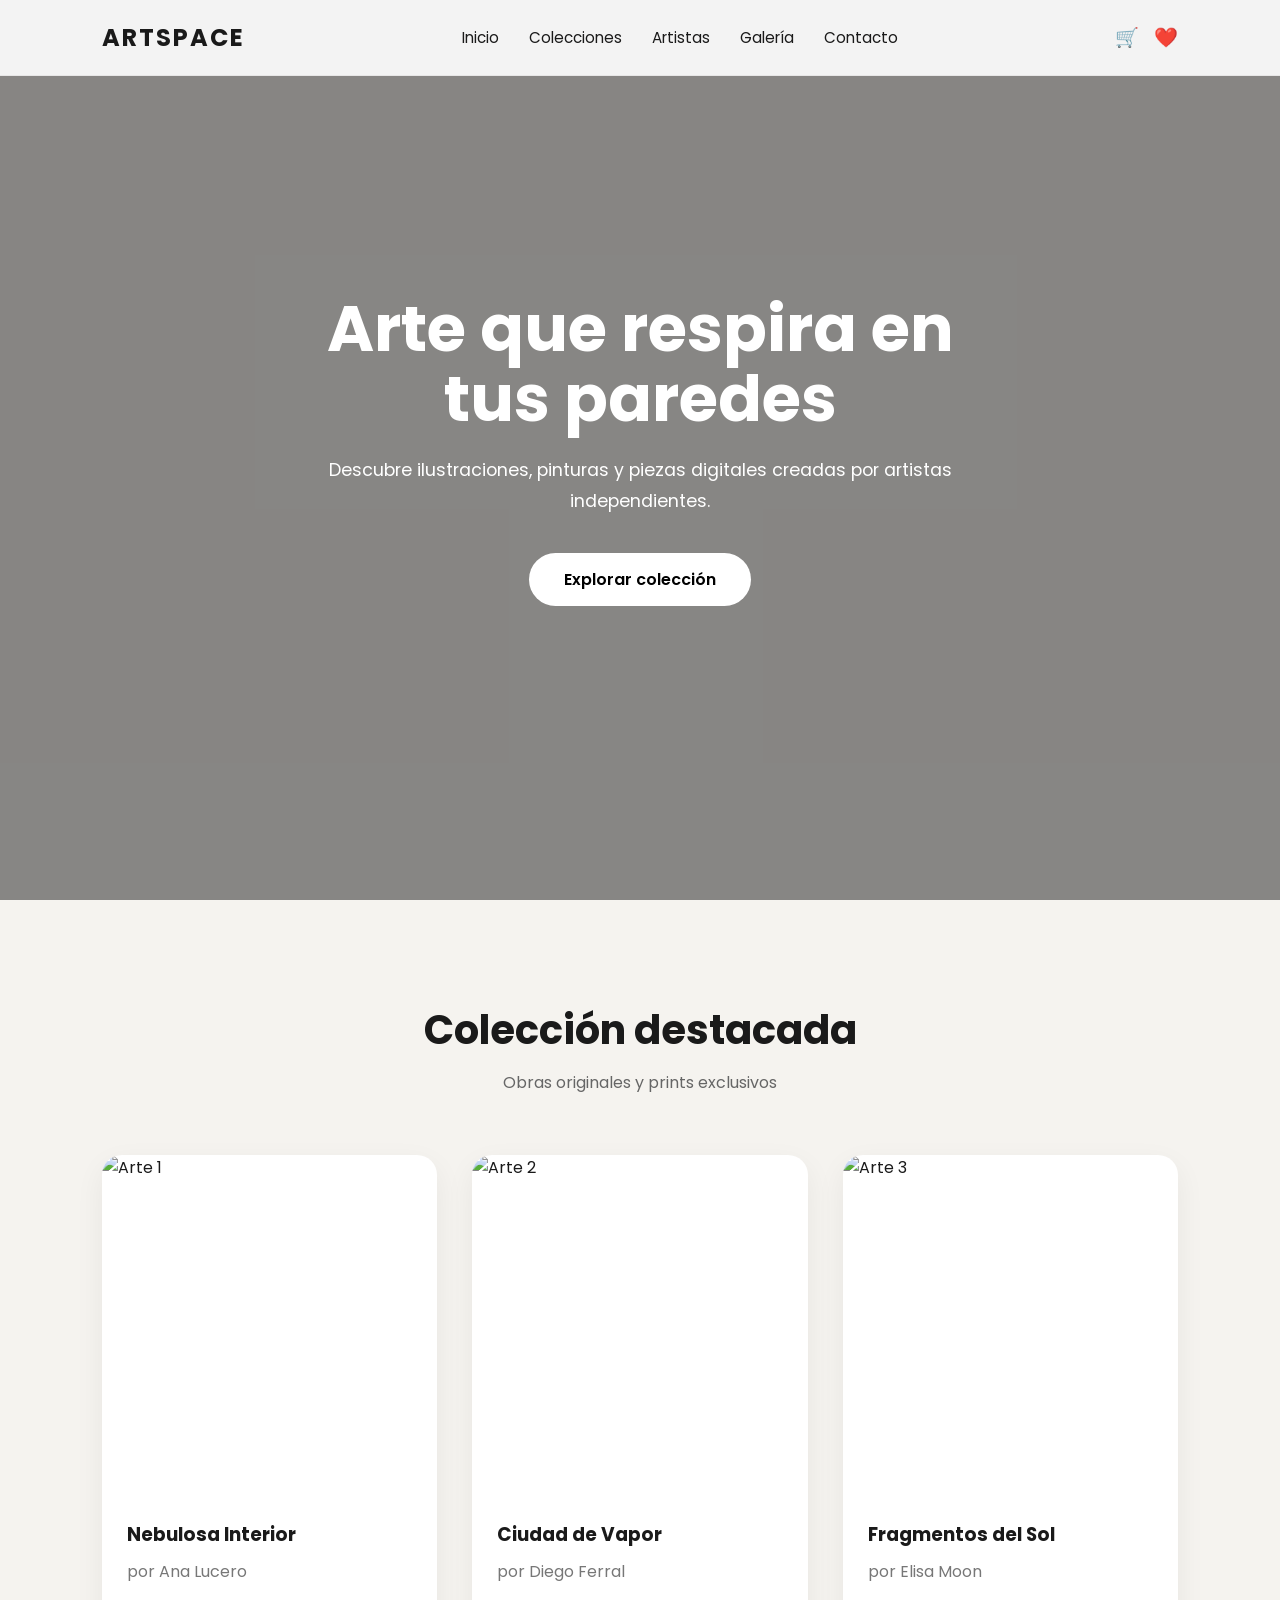
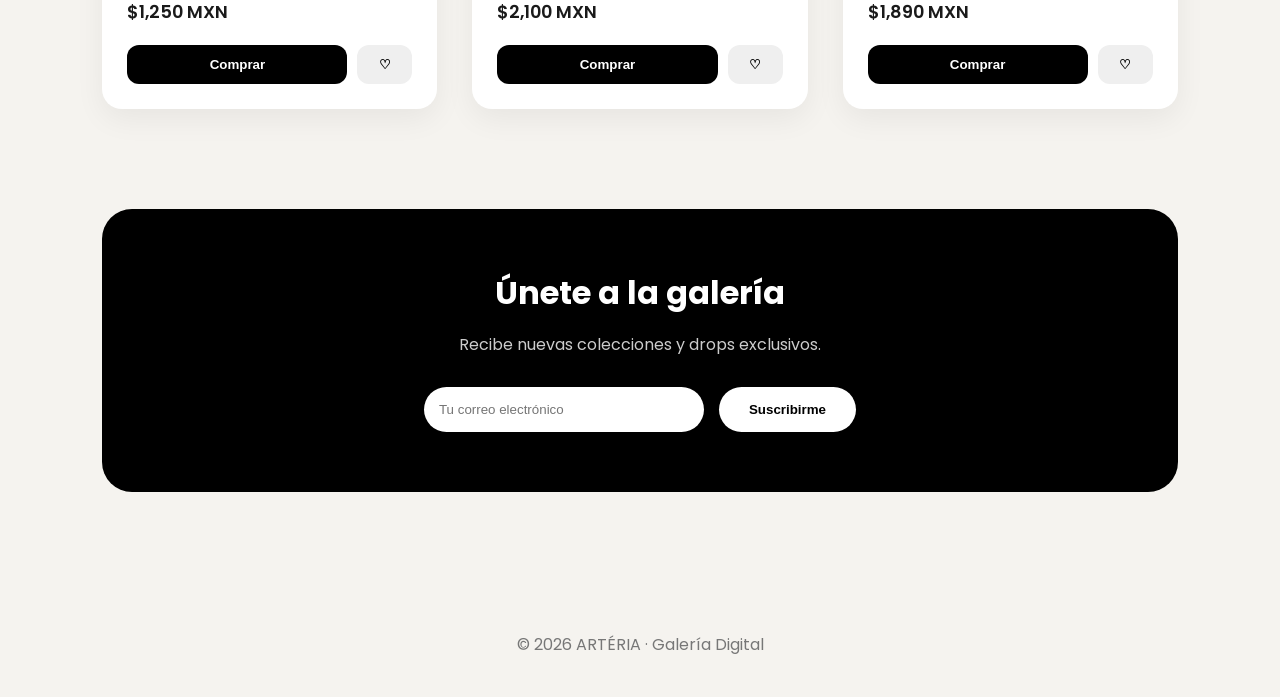
==== pagina/index.html @ 0b378fbd "feat(release): v2.4.0 - Plataforma ARTSPACE E-Commerce Integral (CRM, SCM, ERP, Auth Segura y API RE" ====
<!DOCTYPE html>
<html lang="es">
<head>
  <meta charset="UTF-8">
  <meta name="viewport" content="width=device-width, initial-scale=1.0">

  <title>ARTSPACE | Galería de Arte</title>

  <link rel="stylesheet" href="styles.css">

  <link rel="preconnect" href="https://fonts.googleapis.com">
  <link href="https://fonts.googleapis.com/css2?family=Poppins:wght@300;400;500;600;700&display=swap" rel="stylesheet">
</head>

<body>

  <!-- NAVBAR -->

  <header>
    <nav class="navbar">

      <div class="logo">
        ARTSPACE
      </div>

      <ul class="nav-links" id="navLinks">

  <li>
    <a class="nav-btn" href="index.html">
      Inicio
    </a>
  </li>

  <li>
    <a class="nav-btn" href="colecciones.html">
      Colecciones
    </a>
  </li>

  <li>
    <a class="nav-btn" href="artistas.html">
      Artistas
    </a>
  </li>

  <li>
    <a class="nav-btn" href="galeria.html">
      Galería
    </a>
  </li>

  <li>
    <a class="nav-btn" href="contacto.html">
      Contacto
    </a>
  </li>

</ul>

      <div class="nav-icons">
        <span>🛒</span>
        <span>❤️</span>
      </div>

      <div class="menu-btn" id="menuBtn">
        ☰
      </div>

    </nav>
  </header>

  <!-- HERO -->

  <section class="hero">

    <div class="hero-overlay"></div>

    <div class="hero-content">

      <h1>
        Arte que respira en tus paredes
      </h1>

      <p>
        Descubre ilustraciones, pinturas y piezas digitales
        creadas por artistas independientes.
      </p>

      <a href="#productos" class="btn">
        Explorar colección
      </a>

    </div>

  </section>

  <!-- PRODUCTOS -->

  <section class="products-section" id="productos">

    <div class="section-title">
      <h2>Colección destacada</h2>
      <p>Obras originales y prints exclusivos</p>
    </div>

    <div class="products-grid">

      <!-- CARD 1 -->

      <div class="card">

        <img
          src="https://images.unsplash.com/photo-1579783902614-a3fb3927b6a5?q=80&w=1200"
          alt="Arte 1"
        >

        <div class="card-content">

          <h3>Nebulosa Interior</h3>

          <p class="artist">
            por Ana Lucero
          </p>

          <div class="price">
            $1,250 MXN
          </div>

          <div class="card-buttons">
            <button class="buy-btn">
              Comprar
            </button>

            <button class="fav-btn">
              ♡
            </button>
          </div>

        </div>

      </div>

      <!-- CARD 2 -->

      <div class="card">

        <img
          src="https://images.unsplash.com/photo-1545239351-1141bd82e8a6?q=80&w=1200"
          alt="Arte 2"
        >

        <div class="card-content">

          <h3>Ciudad de Vapor</h3>

          <p class="artist">
            por Diego Ferral
          </p>

          <div class="price">
            $2,100 MXN
          </div>

          <div class="card-buttons">
            <button class="buy-btn">
              Comprar
            </button>

            <button class="fav-btn">
              ♡
            </button>
          </div>

        </div>

      </div>

      <!-- CARD 3 -->

      <div class="card">

        <img
          src="https://images.unsplash.com/photo-1541961017774-22349e4a1262?q=80&w=1200"
          alt="Arte 3"
        >

        <div class="card-content">

          <h3>Fragmentos del Sol</h3>

          <p class="artist">
            por Elisa Moon
          </p>

          <div class="price">
            $1,890 MXN
          </div>

          <div class="card-buttons">
            <button class="buy-btn">
              Comprar
            </button>

            <button class="fav-btn">
              ♡
            </button>
          </div>

        </div>

      </div>

    </div>

  </section>

  <!-- NEWSLETTER -->

  <section class="newsletter-section">

    <div class="newsletter-box">

      <h2>Únete a la galería</h2>

      <p>
        Recibe nuevas colecciones y drops exclusivos.
      </p>

      <form class="newsletter-form">

        <input
          type="email"
          placeholder="Tu correo electrónico"
        >

        <button type="submit">
          Suscribirme
        </button>

      </form>

    </div>

  </section>

  <!-- FOOTER -->

  <footer>

    <p>
      © 2026 ARTÉRIA · Galería Digital
    </p>

  </footer>

  <!-- SCRIPT -->

  <script>

    const menuBtn = document.getElementById("menuBtn");
    const navLinks = document.getElementById("navLinks");

    menuBtn.addEventListener("click", () => {
      navLinks.classList.toggle("active");
    });

  </script>

</body>
</html>
---- pagina/styles.css ----
/* RESET */

*{
  margin:0;
  padding:0;
  box-sizing:border-box;
}

html{
  scroll-behavior:smooth;
}

body{
  font-family:'Poppins', sans-serif;
  background:#f5f3ef;
  color:#1a1a1a;
  overflow-x:hidden;
}

img{
  width:100%;
  display:block;
}

a{
  text-decoration:none;
  color:inherit;
}

ul{
  list-style:none;
}

/* NAVBAR */

.navbar{
  width:100%;
  padding:20px 8%;
  display:flex;
  justify-content:space-between;
  align-items:center;
  position:fixed;
  top:0;
  z-index:1000;
  background:rgba(255,255,255,0.9);
  backdrop-filter:blur(10px);
  border-bottom:1px solid rgba(0,0,0,0.05);
}

.logo{
  font-size:1.5rem;
  font-weight:700;
  letter-spacing:2px;
}

.nav-links{
  display:flex;
  gap:30px;
}

.nav-links a{
  font-size:0.95rem;
  transition:0.3s;
}

.nav-links a:hover{
  color:#777;
}

.nav-icons{
  display:flex;
  gap:15px;
  font-size:1.2rem;
}

.menu-btn{
  display:none;
  font-size:1.8rem;
  cursor:pointer;
}

/* HERO */

.hero{
  height:100vh;
  background:url('https://images.unsplash.com/photo-1547891654-e66ed7ebb968?q=80&w=1600') center/cover;
  position:relative;
  display:flex;
  align-items:center;
  justify-content:center;
  text-align:center;
  padding:20px;
}

.hero-overlay{
  position:absolute;
  inset:0;
  background:rgba(0,0,0,0.45);
}

.hero-content{
  position:relative;
  z-index:2;
  color:white;
  max-width:700px;
}

.hero-content h1{
  font-size:4rem;
  margin-bottom:20px;
  line-height:1.1;
}

.hero-content p{
  font-size:1.1rem;
  line-height:1.8;
  margin-bottom:35px;
}

.btn{
  display:inline-block;
  padding:14px 35px;
  background:white;
  color:black;
  border-radius:50px;
  font-weight:600;
  transition:0.3s;
}

.btn:hover{
  transform:translateY(-4px);
  background:#ececec;
}

/* SECTION */

.products-section{
  padding:100px 8%;
}

.section-title{
  text-align:center;
  margin-bottom:60px;
}

.section-title h2{
  font-size:2.5rem;
  margin-bottom:10px;
}

.section-title p{
  color:#666;
}

/* PRODUCTS GRID */

.products-grid{
  display:grid;
  grid-template-columns:repeat(auto-fit, minmax(280px, 1fr));
  gap:35px;
}

/* CARD */

.card{
  background:white;
  border-radius:20px;
  overflow:hidden;
  box-shadow:0 10px 30px rgba(0,0,0,0.06);
  transition:0.3s;
}

.card:hover{
  transform:translateY(-8px);
}

.card img{
  height:340px;
  object-fit:cover;
}

.card-content{
  padding:25px;
}

.card-content h3{
  margin-bottom:10px;
}

.artist{
  color:#777;
  margin-bottom:15px;
}

.price{
  font-weight:600;
  font-size:1.1rem;
  margin-bottom:20px;
}

.card-buttons{
  display:flex;
  gap:10px;
}

.buy-btn,
.fav-btn{
  border:none;
  padding:12px;
  border-radius:12px;
  cursor:pointer;
  font-weight:600;
  transition:0.3s;
}

.buy-btn{
  flex:1;
  background:black;
  color:white;
}

.buy-btn:hover{
  background:#333;
}

.fav-btn{
  width:55px;
  background:#efefef;
}

.fav-btn:hover{
  background:#ddd;
}

/* NEWSLETTER */

.newsletter-section{
  padding:0 8% 100px;
}

.newsletter-box{
  background:black;
  color:white;
  border-radius:30px;
  padding:60px;
  text-align:center;
}

.newsletter-box h2{
  font-size:2rem;
  margin-bottom:15px;
}

.newsletter-box p{
  color:#ccc;
  margin-bottom:30px;
}

.newsletter-form{
  display:flex;
  justify-content:center;
  gap:15px;
  flex-wrap:wrap;
}

.newsletter-form input{
  padding:15px;
  border:none;
  border-radius:50px;
  min-width:280px;
  outline:none;
}

.newsletter-form button{
  padding:15px 30px;
  border:none;
  border-radius:50px;
  background:white;
  cursor:pointer;
  font-weight:600;
}

/* FOOTER */

footer{
  padding:40px 20px;
  text-align:center;
  color:#777;
}

/* RESPONSIVE */

@media(max-width:900px){

  .hero-content h1{
    font-size:3rem;
  }

  .navbar{
    padding:20px 5%;
  }

  .products-section{
    padding:80px 5%;
  }

  .newsletter-section{
    padding:0 5% 80px;
  }

}

@media(max-width:768px){

  .menu-btn{
    display:block;
  }

  .nav-links{
    position:absolute;
    top:80px;
    right:-100%;
    width:250px;
    background:white;
    flex-direction:column;
    padding:30px;
    border-radius:20px;
    transition:0.4s;
    box-shadow:0 10px 30px rgba(0,0,0,0.08);
  }

  .nav-links.active{
    right:20px;
  }

  .nav-icons{
    display:none;
  }

  .hero-content h1{
    font-size:2.4rem;
  }

  .hero-content p{
    font-size:1rem;
  }

  .newsletter-box{
    padding:40px 20px;
  }

}

@media(max-width:500px){

  .hero-content h1{
    font-size:2rem;
  }

  .section-title h2{
    font-size:2rem;
  }

  .card img{
    height:280px;
  }
/* =========================
   COLECCIONES ESTILO LIBRETA
========================= */

.collections-body{
  background:
    repeating-linear-gradient(
      to bottom,
      #f4f2ef 0px,
      #f4f2ef 32px,
      #dedede 33px
    );

  min-height:100vh;
  font-family:'Poppins', sans-serif;
}

/* NAVBAR */

.collections-navbar{
  width:100%;
  background:#f5f3ef;
  border-bottom:3px solid #111;
  padding:20px 7%;

  display:flex;
  justify-content:space-between;
  align-items:center;

  position:sticky;
  top:0;
  z-index:1000;
}

.collections-logo{
  display:flex;
  align-items:center;
  gap:15px;
}

.collections-logo img{
  width:55px;
  height:55px;
}

.collections-logo span{
  font-family:'Patrick Hand', cursive;
  font-size:2rem;
  font-weight:bold;
}

/* LINKS */

.collections-links{
  display:flex;
  gap:20px;
  list-style:none;
}

.collections-links a{
  text-decoration:none;
  color:#111;
  font-family:'Patrick Hand', cursive;
  font-size:1.5rem;

  padding:10px 18px;
  border-radius:18px;

  transition:0.3s;
}

.collections-links a:hover{
  background:black;
  color:white;
}

.active-link{
  background:#ff2d2d;
  color:white !important;
  border:3px solid black;
  box-shadow:5px 5px 0 black;
}

/* HERO */

.collections-hero{
  text-align:center;
  padding:80px 20px 40px;
}

.collections-hero h1{
  font-family:'Patrick Hand', cursive;
  font-size:5rem;
  color:#111;
  margin-bottom:20px;
}

.collections-hero p{
  max-width:800px;
  margin:auto;

  font-size:1.5rem;
  color:#444;

  line-height:1.7;

  font-family:'Patrick Hand', cursive;
}

/* GRID */

.collections-grid{
  width:100%;
  max-width:1400px;

  margin:auto;
  padding:50px 7% 100px;

  display:grid;
  grid-template-columns:
    repeat(auto-fit, minmax(320px,1fr));

  gap:40px;
}

/* CARD */

.collection-card{
  background:#f8f8f8;

  border:3px solid #111;

  border-radius:30px;

  overflow:hidden;

  box-shadow:10px 10px 0 #000;

  transition:0.35s;

  cursor:pointer;
}

.collection-card:hover{
  transform:
    translateY(-8px)
    rotate(-1deg);

  box-shadow:15px 15px 0 #000;
}

.collection-card img{
  width:100%;
  height:300px;
  object-fit:cover;
}

/* INFO */

.collection-info{
  padding:30px;
}

.collection-info h2{
  font-family:'Patrick Hand', cursive;

  font-size:2.2rem;

  margin-bottom:15px;
}

.collection-info p{
  font-size:1rem;
  line-height:1.8;
  color:#555;

  margin-bottom:20px;
}

.collection-info span{
  display:inline-block;

  background:black;
  color:white;

  padding:10px 18px;

  border-radius:50px;

  font-size:0.95rem;
}

/* RESPONSIVE */

@media(max-width:900px){

  .collections-navbar{
    flex-direction:column;
    gap:20px;
  }

  .collections-links{
    flex-wrap:wrap;
    justify-content:center;
  }

  .collections-hero h1{
    font-size:3.5rem;
  }

}

@media(max-width:600px){

  .collections-hero h1{
    font-size:2.8rem;
  }

  .collections-hero p{
    font-size:1.2rem;
  }

  .collection-card img{
    height:240px;
  }

  .collections-links a{
    font-size:1.2rem;
  }

}
}

/* =========================
   CARRUSEL
========================= */

.carrusel{
  width:50vw;
  height:50vh;

  margin:120px auto 60px;

  overflow:hidden;

  border-radius:25px;

  position:relative;

  border:3px solid #111;

  box-shadow:10px 10px 0 #000;
}

.slides{
  display:flex;

  width:500%;
  height:100%;

  animation:slide 35s infinite;
}

.slides img{
  width:20%;
  height:100%;

  object-fit:cover;
}

/* ANIMACIÓN */

@keyframes slide {

  0%, 14%{
    transform:translateX(0%);
  }

  20%, 34%{
    transform:translateX(-20%);
  }

  40%, 54%{
    transform:translateX(-40%);
  }

  60%, 74%{
    transform:translateX(-60%);
  }

  80%, 94%{
    transform:translateX(-80%);
  }

  100%{
    transform:translateX(0%);
  }

}

/* RESPONSIVE */

@media(max-width:900px){

  .carrusel{
    width:80vw;
    height:45vh;
  }

}

@media(max-width:600px){

  .carrusel{
    width:92vw;
    height:35vh;

    margin-top:100px;
  }

}
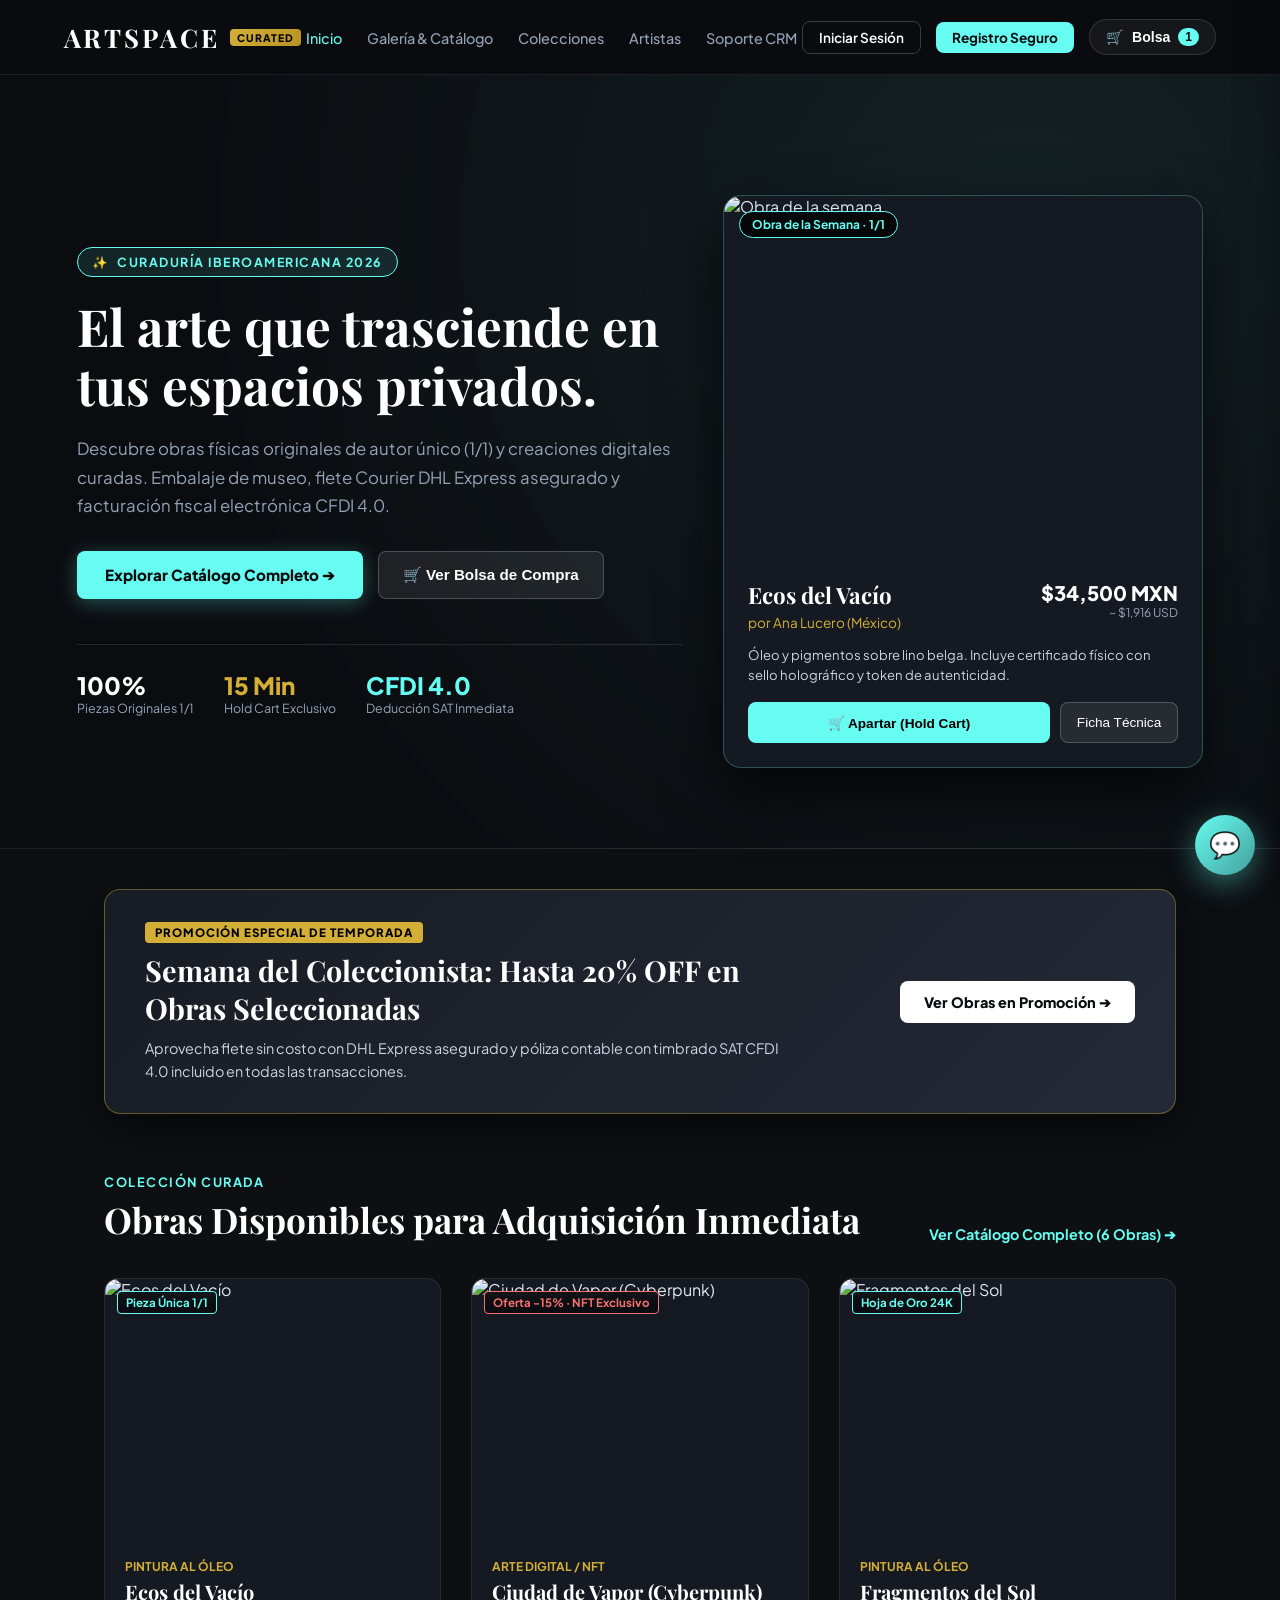
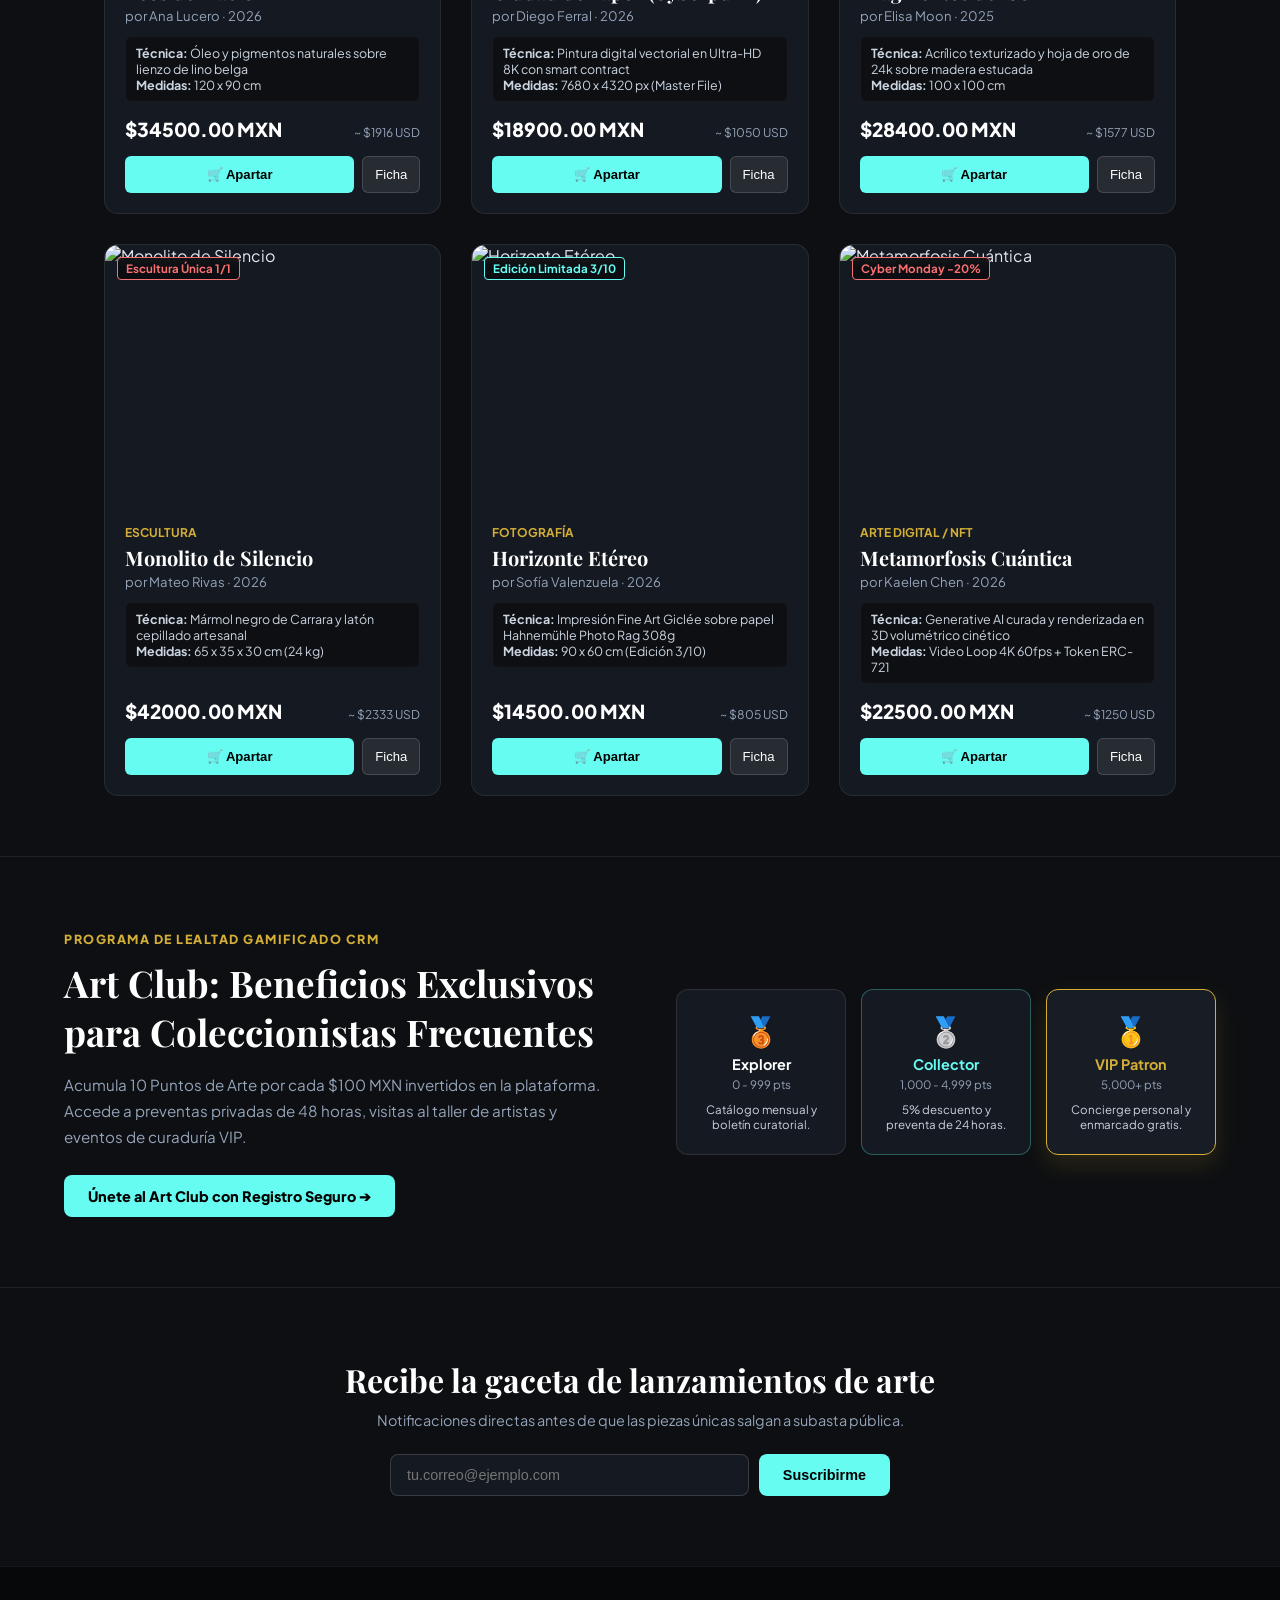
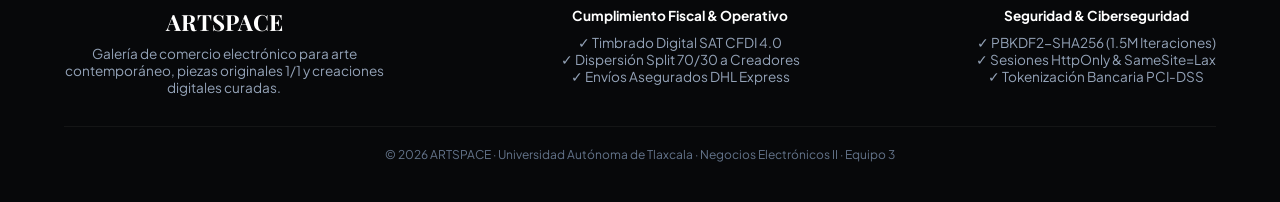
==== commit ede68c60: "feat(ui): implementacion interactiva de los 6 componentes de e-commerce de la Unidad 4 (Catalogo, Ca" ====
--- a/pagina/index.html
+++ b/pagina/index.html
@@ -1,270 +1,1807 @@
+
 <!DOCTYPE html>
 <html lang="es">
 <head>
   <meta charset="UTF-8">
   <meta name="viewport" content="width=device-width, initial-scale=1.0">
-
-  <title>ARTSPACE | Galería de Arte</title>
-
-  <link rel="stylesheet" href="styles.css">
-
+  <title>ARTSPACE | Galería de Arte Contemporáneo, Piezas 1/1 & E-Commerce</title>
+
+  <!-- Google Fonts -->
   <link rel="preconnect" href="https://fonts.googleapis.com">
-  <link href="https://fonts.googleapis.com/css2?family=Poppins:wght@300;400;500;600;700&display=swap" rel="stylesheet">
+  <link href="https://fonts.googleapis.com/css2?family=Plus+Jakarta+Sans:wght@300;400;500;600;700;800&family=Playfair+Display:ital,wght@0,600;0,700;1,400&display=swap" rel="stylesheet">
+
+  <!-- Estilos Globales -->
+  <link rel="stylesheet" href="../static/styles.css">
+  
+  <style>
+    :root {
+      --bg-dark: #0B0C10;
+      --bg-surface: #1F2833;
+      --accent-cyan: #66FCF1;
+      --accent-teal: #45A29E;
+      --text-main: #FFFFFF;
+      --text-muted: #C5C6C7;
+      --gold-luxury: #D4AF37;
+      --font-body: 'Plus Jakarta Sans', sans-serif;
+      --font-heading: 'Playfair Display', serif;
+    }
+
+    body {
+      font-family: var(--font-body);
+      background-color: #0d0f12;
+      color: #e2e8f0;
+      margin: 0;
+      padding: 0;
+      overflow-x: hidden;
+    }
+
+    /* NAVBAR MODERNO DARK LUXURY */
+    .navbar {
+      background: rgba(11, 12, 16, 0.95);
+      backdrop-filter: blur(12px);
+      border-bottom: 1px solid rgba(255, 255, 255, 0.08);
+      position: fixed;
+      top: 0;
+      left: 0;
+      right: 0;
+      height: 75px;
+      display: flex;
+      justify-content: space-between;
+      align-items: center;
+      padding: 0 5%;
+      z-index: 1000;
+    }
+
+    .logo-container {
+      display: flex;
+      align-items: center;
+      gap: 10px;
+      text-decoration: none;
+    }
+    .logo-text {
+      font-family: var(--font-heading);
+      font-size: 1.6rem;
+      font-weight: 700;
+      letter-spacing: 3px;
+      color: #ffffff;
+    }
+    .logo-badge {
+      font-size: 0.65rem;
+      background: linear-gradient(135deg, var(--gold-luxury), #b89324);
+      color: #000;
+      font-weight: 800;
+      padding: 2px 7px;
+      border-radius: 4px;
+      letter-spacing: 1px;
+    }
+
+    .nav-menu {
+      display: flex;
+      gap: 25px;
+      align-items: center;
+      list-style: none;
+      margin: 0;
+      padding: 0;
+    }
+    .nav-item a {
+      color: #94a3b8;
+      text-decoration: none;
+      font-size: 0.9rem;
+      font-weight: 500;
+      transition: color 0.2s;
+    }
+    .nav-item a:hover, .nav-item a.active {
+      color: var(--accent-cyan);
+    }
+
+    .nav-actions {
+      display: flex;
+      align-items: center;
+      gap: 15px;
+    }
+
+    .btn-auth-outline {
+      border: 1px solid rgba(255, 255, 255, 0.2);
+      color: #ffffff;
+      padding: 7px 16px;
+      border-radius: 8px;
+      font-size: 0.85rem;
+      font-weight: 600;
+      text-decoration: none;
+      transition: all 0.2s;
+    }
+    .btn-auth-outline:hover {
+      border-color: var(--accent-cyan);
+      color: var(--accent-cyan);
+      background: rgba(102, 252, 241, 0.05);
+    }
+
+    .btn-auth-solid {
+      background: var(--accent-cyan);
+      color: #0b0c10;
+      padding: 7px 16px;
+      border-radius: 8px;
+      font-size: 0.85rem;
+      font-weight: 700;
+      text-decoration: none;
+      transition: all 0.2s;
+    }
+    .btn-auth-solid:hover {
+      background: #45a29e;
+      transform: translateY(-1px);
+    }
+
+    .cart-btn-trigger {
+      background: rgba(255, 255, 255, 0.05);
+      border: 1px solid rgba(255, 255, 255, 0.12);
+      color: #ffffff;
+      padding: 8px 16px;
+      border-radius: 30px;
+      font-size: 0.88rem;
+      font-weight: 600;
+      cursor: pointer;
+      display: flex;
+      align-items: center;
+      gap: 8px;
+      transition: all 0.2s;
+    }
+    .cart-btn-trigger:hover {
+      border-color: var(--accent-cyan);
+      background: rgba(102, 252, 241, 0.1);
+    }
+    .cart-badge-count {
+      background: var(--accent-cyan);
+      color: #0b0c10;
+      font-size: 0.75rem;
+      font-weight: 800;
+      padding: 2px 7px;
+      border-radius: 12px;
+    }
+
+    /* SLIDE-OUT CART & CHECKOUT DRAWER */
+    .drawer-overlay {
+      position: fixed;
+      top: 0;
+      left: 0;
+      right: 0;
+      bottom: 0;
+      background: rgba(0, 0, 0, 0.7);
+      backdrop-filter: blur(5px);
+      z-index: 2000;
+      display: none;
+      opacity: 0;
+      transition: opacity 0.3s ease;
+    }
+    .drawer-overlay.active {
+      display: block;
+      opacity: 1;
+    }
+
+    .cart-drawer {
+      position: fixed;
+      top: 0;
+      right: -520px;
+      width: 100%;
+      max-width: 500px;
+      height: 100vh;
+      background: #11141a;
+      box-shadow: -10px 0 40px rgba(0,0,0,0.6);
+      z-index: 2001;
+      display: flex;
+      flex-direction: column;
+      transition: right 0.35s cubic-bezier(0.16, 1, 0.3, 1);
+      border-left: 1px solid rgba(255, 255, 255, 0.1);
+    }
+    .cart-drawer.active {
+      right: 0;
+    }
+
+    .drawer-header {
+      padding: 20px 24px;
+      border-bottom: 1px solid rgba(255, 255, 255, 0.08);
+      display: flex;
+      justify-content: space-between;
+      align-items: center;
+      background: #0d0f12;
+    }
+    .drawer-title {
+      font-size: 1.2rem;
+      font-weight: 700;
+      color: #ffffff;
+      display: flex;
+      align-items: center;
+      gap: 10px;
+    }
+    .drawer-close {
+      background: none;
+      border: none;
+      color: #94a3b8;
+      font-size: 1.5rem;
+      cursor: pointer;
+      line-height: 1;
+    }
+    .drawer-close:hover { color: #fff; }
+
+    /* HOLD CART RESERVATION BANNER */
+    .hold-cart-banner {
+      background: linear-gradient(90deg, #1e1b4b 0%, #312e81 100%);
+      border-bottom: 1px solid #4338ca;
+      padding: 12px 20px;
+      display: flex;
+      align-items: center;
+      justify-content: space-between;
+      color: #e0e7ff;
+      font-size: 0.82rem;
+    }
+    .timer-badge {
+      font-weight: 800;
+      font-size: 0.95rem;
+      background: #4f46e5;
+      padding: 3px 8px;
+      border-radius: 6px;
+      color: #ffffff;
+      letter-spacing: 1px;
+    }
+
+    .drawer-body {
+      flex: 1;
+      overflow-y: auto;
+      padding: 20px 24px;
+    }
+
+    /* ITEMS LIST */
+    .cart-item-card {
+      display: flex;
+      gap: 15px;
+      background: #181c24;
+      border: 1px solid rgba(255, 255, 255, 0.06);
+      border-radius: 12px;
+      padding: 14px;
+      margin-bottom: 15px;
+    }
+    .cart-item-thumb {
+      width: 80px;
+      height: 80px;
+      border-radius: 8px;
+      object-fit: cover;
+    }
+    .cart-item-info {
+      flex: 1;
+    }
+    .cart-item-title {
+      font-size: 0.95rem;
+      font-weight: 700;
+      color: #fff;
+      margin-bottom: 3px;
+    }
+    .cart-item-artist {
+      font-size: 0.8rem;
+      color: #94a3b8;
+      margin-bottom: 6px;
+    }
+    .cart-item-badge {
+      display: inline-block;
+      font-size: 0.7rem;
+      font-weight: 600;
+      padding: 2px 6px;
+      border-radius: 4px;
+      background: rgba(102, 252, 241, 0.12);
+      color: var(--accent-cyan);
+    }
+    .cart-item-price {
+      font-size: 1rem;
+      font-weight: 700;
+      color: #fff;
+      margin-top: 6px;
+    }
+    .cart-item-remove {
+      background: none;
+      border: none;
+      color: #ef4444;
+      cursor: pointer;
+      font-size: 1.1rem;
+      align-self: flex-start;
+    }
+
+    /* TAX CALCULATOR SECTION */
+    .calc-box {
+      background: #151921;
+      border: 1px solid rgba(255, 255, 255, 0.08);
+      border-radius: 12px;
+      padding: 16px;
+      margin-top: 20px;
+    }
+    .calc-title {
+      font-size: 0.88rem;
+      font-weight: 700;
+      color: #e2e8f0;
+      margin-bottom: 12px;
+      display: flex;
+      align-items: center;
+      gap: 6px;
+    }
+    .calc-row {
+      display: flex;
+      gap: 10px;
+      margin-bottom: 10px;
+    }
+    .calc-input, .calc-select {
+      background: #0d0f12;
+      border: 1px solid rgba(255, 255, 255, 0.15);
+      color: #ffffff;
+      padding: 8px 12px;
+      border-radius: 8px;
+      font-size: 0.85rem;
+      outline: none;
+      width: 100%;
+    }
+    .calc-input:focus, .calc-select:focus {
+      border-color: var(--accent-cyan);
+    }
+
+    /* RESUMEN DE COMPRA */
+    .summary-table {
+      width: 100%;
+      margin-top: 15px;
+      font-size: 0.85rem;
+      border-collapse: collapse;
+    }
+    .summary-table td {
+      padding: 6px 0;
+      color: #94a3b8;
+    }
+    .summary-table td.val {
+      text-align: right;
+      color: #fff;
+      font-weight: 600;
+    }
+    .summary-total {
+      border-top: 1px dashed rgba(255, 255, 255, 0.15);
+      margin-top: 10px;
+      padding-top: 10px;
+    }
+    .summary-total td {
+      font-size: 1.1rem;
+      font-weight: 800;
+      color: #ffffff;
+    }
+    .summary-total td.val {
+      color: var(--accent-cyan);
+    }
+
+    /* PAYMENT METHOD TABS */
+    .payment-tabs {
+      display: flex;
+      gap: 8px;
+      margin: 20px 0 15px;
+    }
+    .payment-tab-btn {
+      flex: 1;
+      padding: 10px 8px;
+      background: #181c24;
+      border: 1px solid rgba(255, 255, 255, 0.1);
+      border-radius: 8px;
+      color: #94a3b8;
+      font-size: 0.78rem;
+      font-weight: 600;
+      cursor: pointer;
+      text-align: center;
+      transition: all 0.2s;
+    }
+    .payment-tab-btn.active {
+      border-color: var(--accent-cyan);
+      color: #fff;
+      background: rgba(102, 252, 241, 0.08);
+    }
+
+    .payment-panel {
+      display: none;
+      background: #151921;
+      border: 1px solid rgba(255, 255, 255, 0.08);
+      border-radius: 12px;
+      padding: 16px;
+      margin-bottom: 20px;
+    }
+    .payment-panel.active {
+      display: block;
+    }
+
+    .form-group-custom {
+      margin-bottom: 12px;
+    }
+    .form-group-custom label {
+      display: block;
+      font-size: 0.75rem;
+      color: #94a3b8;
+      margin-bottom: 4px;
+      text-transform: uppercase;
+      letter-spacing: 0.5px;
+    }
+    .form-group-custom input {
+      width: 100%;
+      background: #0d0f12;
+      border: 1px solid rgba(255, 255, 255, 0.15);
+      color: #fff;
+      padding: 9px 12px;
+      border-radius: 8px;
+      font-size: 0.85rem;
+      box-sizing: border-box;
+    }
+
+    /* DRAWER FOOTER */
+    .drawer-footer {
+      padding: 18px 24px;
+      background: #0d0f12;
+      border-top: 1px solid rgba(255, 255, 255, 0.08);
+    }
+    .btn-checkout-now {
+      width: 100%;
+      padding: 15px;
+      background: linear-gradient(135deg, var(--accent-cyan) 0%, #45a29e 100%);
+      color: #0b0c10;
+      border: none;
+      border-radius: 10px;
+      font-size: 1rem;
+      font-weight: 800;
+      cursor: pointer;
+      display: flex;
+      justify-content: center;
+      align-items: center;
+      gap: 10px;
+      box-shadow: 0 4px 20px rgba(102, 252, 241, 0.25);
+      transition: all 0.2s;
+    }
+    .btn-checkout-now:hover {
+      transform: translateY(-2px);
+      box-shadow: 0 6px 25px rgba(102, 252, 241, 0.35);
+    }
+
+    /* MODAL DE CONFIRMACIÓN DE ORDEN / CERTIFICADO */
+    .modal-backdrop-custom {
+      position: fixed;
+      top: 0;
+      left: 0;
+      right: 0;
+      bottom: 0;
+      background: rgba(0, 0, 0, 0.85);
+      backdrop-filter: blur(8px);
+      z-index: 3000;
+      display: none;
+      align-items: center;
+      justify-content: center;
+      padding: 20px;
+    }
+    .modal-backdrop-custom.active {
+      display: flex;
+    }
+    .modal-receipt-card {
+      background: #11141a;
+      border: 1px solid rgba(102, 252, 241, 0.3);
+      box-shadow: 0 25px 60px rgba(0,0,0,0.8);
+      border-radius: 20px;
+      max-width: 580px;
+      width: 100%;
+      padding: 32px;
+      color: #fff;
+      animation: modalSlide 0.3s ease;
+    }
+    @keyframes modalSlide {
+      from { transform: translateY(30px); opacity: 0; }
+      to { transform: translateY(0); opacity: 1; }
+    }
+
+    /* QUICK VIEW MODAL */
+    .quickview-card {
+      background: #11141a;
+      border: 1px solid rgba(255, 255, 255, 0.12);
+      box-shadow: 0 25px 60px rgba(0,0,0,0.8);
+      border-radius: 20px;
+      max-width: 850px;
+      width: 100%;
+      display: flex;
+      flex-wrap: wrap;
+      overflow: hidden;
+    }
+
+    /* WIDGET OMNICANAL FLOTANTE */
+    .crm-floating-btn {
+      position: fixed;
+      bottom: 25px;
+      right: 25px;
+      width: 60px;
+      height: 60px;
+      border-radius: 50%;
+      background: linear-gradient(135deg, var(--accent-cyan), #45a29e);
+      color: #0b0c10;
+      border: none;
+      box-shadow: 0 8px 30px rgba(102, 252, 241, 0.4);
+      cursor: pointer;
+      display: flex;
+      align-items: center;
+      justify-content: center;
+      font-size: 1.6rem;
+      z-index: 1500;
+      transition: all 0.25s;
+    }
+    .crm-floating-btn:hover {
+      transform: scale(1.1);
+    }
+    .crm-widget-box {
+      position: fixed;
+      bottom: 95px;
+      right: 25px;
+      width: 360px;
+      max-height: 520px;
+      background: #151921;
+      border: 1px solid rgba(255, 255, 255, 0.12);
+      border-radius: 18px;
+      box-shadow: 0 20px 50px rgba(0,0,0,0.6);
+      display: none;
+      flex-direction: column;
+      overflow: hidden;
+      z-index: 1500;
+    }
+    .crm-widget-box.active {
+      display: flex;
+    }
+    .widget-tabs {
+      display: flex;
+      background: #0d0f12;
+      border-bottom: 1px solid rgba(255,255,255,0.08);
+    }
+    .widget-tab-btn {
+      flex: 1;
+      padding: 12px 6px;
+      font-size: 0.78rem;
+      font-weight: 600;
+      color: #94a3b8;
+      background: none;
+      border: none;
+      cursor: pointer;
+      text-align: center;
+    }
+    .widget-tab-btn.active {
+      color: var(--accent-cyan);
+      border-bottom: 2px solid var(--accent-cyan);
+    }
+  </style>
+  
 </head>
-
 <body>
 
-  <!-- NAVBAR -->
-
+  <!-- NAVBAR LUXURY -->
   <header>
     <nav class="navbar">
-
-      <div class="logo">
-        ARTSPACE
-      </div>
-
-      <ul class="nav-links" id="navLinks">
-
-  <li>
-    <a class="nav-btn" href="index.html">
-      Inicio
-    </a>
-  </li>
-
-  <li>
-    <a class="nav-btn" href="colecciones.html">
-      Colecciones
-    </a>
-  </li>
-
-  <li>
-    <a class="nav-btn" href="artistas.html">
-      Artistas
-    </a>
-  </li>
-
-  <li>
-    <a class="nav-btn" href="galeria.html">
-      Galería
-    </a>
-  </li>
-
-  <li>
-    <a class="nav-btn" href="contacto.html">
-      Contacto
-    </a>
-  </li>
-
-</ul>
-
-      <div class="nav-icons">
-        <span>🛒</span>
-        <span>❤️</span>
-      </div>
-
-      <div class="menu-btn" id="menuBtn">
-        ☰
-      </div>
-
+      <a href="index.html" class="logo-container">
+        <span class="logo-text">ARTSPACE</span>
+        <span class="logo-badge">CURATED</span>
+      </a>
+
+      <ul class="nav-menu">
+        <li class="nav-item"><a href="index.html" class="active">Inicio</a></li>
+        <li class="nav-item"><a href="galeria.html" class="">Galería & Catálogo</a></li>
+        <li class="nav-item"><a href="colecciones.html" class="">Colecciones</a></li>
+        <li class="nav-item"><a href="artistas.html" class="">Artistas</a></li>
+        <li class="nav-item"><a href="contacto.html" class="">Soporte CRM</a></li>
+      </ul>
+
+      <div class="nav-actions">
+        
+          <!-- INVITADO -->
+          <a href="/login/" class="btn-auth-outline">Iniciar Sesión</a>
+          <a href="/registro/" class="btn-auth-solid">Registro Seguro</a>
+        
+
+        <!-- BOTÓN DE CARRITO INTERACTIVO -->
+        <button class="cart-btn-trigger" onclick="toggleCartDrawer()">
+          <span>🛒</span>
+          <span>Bolsa</span>
+          <span class="cart-badge-count" id="cartCountBadge">1</span>
+        </button>
+      </div>
     </nav>
   </header>
 
-  <!-- HERO -->
-
-  <section class="hero">
-
-    <div class="hero-overlay"></div>
-
-    <div class="hero-content">
-
-      <h1>
-        Arte que respira en tus paredes
-      </h1>
-
-      <p>
-        Descubre ilustraciones, pinturas y piezas digitales
-        creadas por artistas independientes.
+  <!-- CONTENEDOR DE MENSAJES DJANGO -->
+  
+
+  <!-- CONTENIDO PRINCIPAL -->
+  <main style="margin-top: 75px; min-height: 80vh;">
+    
+  <!-- ========================================================================= -->
+  <!-- 🌟 HERO PRINCIPAL LUXURY -->
+  <!-- ========================================================================= -->
+  <section style="position: relative; padding: 120px 6% 80px; background: radial-gradient(circle at 80% 20%, rgba(102, 252, 241, 0.08) 0%, rgba(11, 12, 16, 1) 70%); border-bottom: 1px solid rgba(255,255,255,0.08);">
+    <div style="max-width: 1200px; margin: 0 auto; display: flex; flex-wrap: wrap; align-items: center; justify-content: space-between; gap: 40px;">
+      
+      <div style="flex: 1; min-width: 320px; max-width: 620px;">
+        <div style="display: inline-flex; align-items: center; gap: 8px; background: rgba(102, 252, 241, 0.1); border: 1px solid var(--accent-cyan); color: var(--accent-cyan); padding: 6px 14px; border-radius: 20px; font-size: 0.78rem; font-weight: 700; text-transform: uppercase; letter-spacing: 1.5px; margin-bottom: 20px;">
+          <span>✨</span> Curaduría Iberoamericana 2026
+        </div>
+        <h1 style="font-family: var(--font-heading); font-size: 3.2rem; line-height: 1.15; margin: 0 0 20px; color: #ffffff; font-weight: 700;">
+          El arte que trasciende en tus espacios privados.
+        </h1>
+        <p style="font-size: 1.05rem; line-height: 1.7; color: #94a3b8; margin-bottom: 30px;">
+          Descubre obras físicas originales de autor único (1/1) y creaciones digitales curadas. Embalaje de museo, flete Courier DHL Express asegurado y facturación fiscal electrónica CFDI 4.0.
+        </p>
+
+        <div style="display: flex; gap: 15px; flex-wrap: wrap;">
+          <a href="galeria.html" style="background: var(--accent-cyan); color: #0b0c10; font-weight: 800; padding: 14px 28px; border-radius: 8px; text-decoration: none; font-size: 0.95rem; box-shadow: 0 4px 20px rgba(102, 252, 241, 0.3); transition: transform 0.2s;" onmouseover="this.style.transform='translateY(-2px)'" onmouseout="this.style.transform='translateY(0)'">
+            Explorar Catálogo Completo ➔
+          </a>
+          <button onclick="toggleCartDrawer()" style="background: rgba(255,255,255,0.08); border: 1px solid rgba(255,255,255,0.2); color: #fff; font-weight: 600; padding: 14px 24px; border-radius: 8px; cursor: pointer; font-size: 0.95rem;">
+            🛒 Ver Bolsa de Compra
+          </button>
+        </div>
+
+        <!-- STATS -->
+        <div style="display: flex; gap: 30px; margin-top: 45px; border-top: 1px solid rgba(255,255,255,0.1); padding-top: 25px;">
+          <div>
+            <div style="font-size: 1.5rem; font-weight: 800; color: #fff;">100%</div>
+            <div style="font-size: 0.78rem; color: #94a3b8;">Piezas Originales 1/1</div>
+          </div>
+          <div>
+            <div style="font-size: 1.5rem; font-weight: 800; color: var(--gold-luxury);">15 Min</div>
+            <div style="font-size: 0.78rem; color: #94a3b8;">Hold Cart Exclusivo</div>
+          </div>
+          <div>
+            <div style="font-size: 1.5rem; font-weight: 800; color: var(--accent-cyan);">CFDI 4.0</div>
+            <div style="font-size: 0.78rem; color: #94a3b8;">Deducción SAT Inmediata</div>
+          </div>
+        </div>
+      </div>
+
+      <!-- HERO VISUAL CARD -->
+      <div style="flex: 1; min-width: 320px; max-width: 480px; position: relative;">
+        <div style="background: #151921; border: 1px solid rgba(102, 252, 241, 0.25); border-radius: 18px; overflow: hidden; box-shadow: 0 25px 60px rgba(0,0,0,0.7);">
+          <div style="position: relative; height: 360px;">
+            <img src="https://images.unsplash.com/photo-1579783902614-a3fb3927b6a5?q=80&w=1200" alt="Obra de la semana" style="width: 100%; height: 100%; object-fit: cover;">
+            <span style="position: absolute; top: 15px; left: 15px; background: rgba(0,0,0,0.75); backdrop-filter: blur(5px); color: var(--accent-cyan); border: 1px solid var(--accent-cyan); padding: 5px 12px; border-radius: 20px; font-size: 0.75rem; font-weight: 700;">
+              Obra de la Semana · 1/1
+            </span>
+          </div>
+          <div style="padding: 24px;">
+            <div style="display: flex; justify-content: space-between; align-items: flex-start;">
+              <div>
+                <h3 style="font-family: var(--font-heading); font-size: 1.4rem; color: #fff; margin: 0 0 4px;">Ecos del Vacío</h3>
+                <p style="color: var(--gold-luxury); font-size: 0.85rem; margin: 0;">por Ana Lucero (México)</p>
+              </div>
+              <div style="text-align: right;">
+                <div style="font-size: 1.25rem; font-weight: 800; color: #fff;">$34,500 MXN</div>
+                <div style="font-size: 0.75rem; color: #94a3b8;">~ $1,916 USD</div>
+              </div>
+            </div>
+            <p style="font-size: 0.82rem; color: #cbd5e1; margin: 14px 0 18px; line-height: 1.5;">
+              Óleo y pigmentos sobre lino belga. Incluye certificado físico con sello holográfico y token de autenticidad.
+            </p>
+            <div style="display: flex; gap: 10px;">
+              <button onclick="agregarAlCarrito({id: 'ECOS-VACIO-01', titulo: 'Ecos del Vacío', artista: 'Ana Lucero', precio: 34500, enmarcado: 3200, conEnmarcado: true, imagen: 'https://images.unsplash.com/photo-1579783902614-a3fb3927b6a5?q=80&w=1200', es_original_unica: true, badge: 'Pieza Única 1/1'})" style="flex: 1; background: var(--accent-cyan); color: #000; border: none; padding: 12px; border-radius: 8px; font-weight: 800; cursor: pointer; font-size: 0.85rem;">
+                🛒 Apartar (Hold Cart)
+              </button>
+              <button onclick="abrirQuickView({id: 'ECOS-VACIO-01', titulo: 'Ecos del Vacío', artista: 'Ana Lucero', precio_mxn: 34500, descripcion: 'Obra maestra que explora los contrastes cromáticos y el silencio en el arte abstracto contemporáneo.', tecnica: 'Óleo y pigmentos sobre lino belga', dimensiones: '120 x 90 cm', anio: 2026, certificado: 'Certificado Físico Holográfico + Blockchain ERC-721', imagen: 'https://images.unsplash.com/photo-1579783902614-a3fb3927b6a5?q=80&w=1200', badge: 'Pieza Única 1/1', precio_enmarcado: 3200, enmarcado_disponible: true})" style="background: rgba(255,255,255,0.08); border: 1px solid rgba(255,255,255,0.2); color: #fff; padding: 12px 16px; border-radius: 8px; cursor: pointer; font-size: 0.85rem;">
+                Ficha Técnica
+              </button>
+            </div>
+          </div>
+        </div>
+      </div>
+
+    </div>
+  </section>
+
+  <!-- ========================================================================= -->
+  <!-- 📢 COMPONENTE D: COMERCIALIZACIÓN Y PROMOCIÓN (BANNERS & DESCUENTOS) -->
+  <!-- ========================================================================= -->
+  <section style="max-width: 1200px; margin: 40px auto; padding: 0 5%;">
+    <div style="background: linear-gradient(135deg, #181c24 0%, #232936 100%); border: 1px solid rgba(212, 175, 55, 0.4); border-radius: 16px; padding: 30px 40px; display: flex; flex-wrap: wrap; align-items: center; justify-content: space-between; gap: 25px; box-shadow: 0 15px 40px rgba(0,0,0,0.5);">
+      <div style="max-width: 650px;">
+        <span style="background: var(--gold-luxury); color: #000; font-weight: 800; font-size: 0.72rem; padding: 3px 10px; border-radius: 4px; text-transform: uppercase; letter-spacing: 1px;">
+          Promoción Especial de Temporada
+        </span>
+        <h2 style="font-family: var(--font-heading); font-size: 1.8rem; margin: 10px 0; color: #fff;">
+          Semana del Coleccionista: Hasta 20% OFF en Obras Seleccionadas
+        </h2>
+        <p style="color: #cbd5e1; font-size: 0.9rem; margin: 0; line-height: 1.6;">
+          Aprovecha flete sin costo con DHL Express asegurado y póliza contable con timbrado SAT CFDI 4.0 incluido en todas las transacciones.
+        </p>
+      </div>
+      <div>
+        <a href="/galeria/?categoria=Arte Digital / NFT" style="background: #fff; color: #0b0c10; font-weight: 800; padding: 12px 24px; border-radius: 8px; text-decoration: none; font-size: 0.9rem; display: inline-block;">
+          Ver Obras en Promoción ➔
+        </a>
+      </div>
+    </div>
+  </section>
+
+  <!-- ========================================================================= -->
+  <!-- 🎨 COMPONENTE A: CATÁLOGO DE ARTÍCULOS DESTACADOS -->
+  <!-- ========================================================================= -->
+  <section style="max-width: 1200px; margin: 60px auto; padding: 0 5%;">
+    <div style="display: flex; justify-content: space-between; align-items: flex-end; margin-bottom: 35px; flex-wrap: wrap; gap: 15px;">
+      <div>
+        <div style="color: var(--accent-cyan); font-weight: 700; font-size: 0.8rem; text-transform: uppercase; letter-spacing: 1.5px;">
+          Colección Curada
+        </div>
+        <h2 style="font-family: var(--font-heading); font-size: 2.2rem; color: #fff; margin: 6px 0 0;">
+          Obras Disponibles para Adquisición Inmediata
+        </h2>
+      </div>
+      <a href="galeria.html" style="color: var(--accent-cyan); text-decoration: none; font-weight: 700; font-size: 0.9rem;">
+        Ver Catálogo Completo (6 Obras) ➔
+      </a>
+    </div>
+
+    <!-- GRID DE PRODUCTOS -->
+    <div style="display: grid; grid-template-columns: repeat(auto-fit, minmax(320px, 1fr)); gap: 30px;">
+      
+        <div style="background: #151921; border: 1px solid rgba(255,255,255,0.08); border-radius: 14px; overflow: hidden; display: flex; flex-direction: column; transition: transform 0.2s, border-color 0.2s;" onmouseover="this.style.transform='translateY(-5px)'; this.style.borderColor='rgba(102, 252, 241, 0.4)'" onmouseout="this.style.transform='translateY(0)'; this.style.borderColor='rgba(255,255,255,0.08)'">
+          
+          <!-- IMAGEN & BADGE -->
+          <div style="position: relative; height: 260px; overflow: hidden;">
+            <img src="https://images.unsplash.com/photo-1579783902614-a3fb3927b6a5?q=80&amp;w=1200" alt="Ecos del Vacío" style="width: 100%; height: 100%; object-fit: cover;">
+            <span style="position: absolute; top: 12px; left: 12px; background: rgba(11, 12, 16, 0.85); backdrop-filter: blur(4px); color: var(--accent-cyan); border: 1px solid var(--accent-cyan); padding: 3px 8px; border-radius: 4px; font-size: 0.72rem; font-weight: 700;">
+              Pieza Única 1/1
+            </span>
+          </div>
+
+          <!-- CONTENIDO CARD -->
+          <div style="padding: 20px; flex: 1; display: flex; flex-direction: column; justify-content: space-between;">
+            <div>
+              <div style="font-size: 0.75rem; color: var(--gold-luxury); font-weight: 700; text-transform: uppercase;">
+                Pintura al Óleo
+              </div>
+              <h3 style="font-family: var(--font-heading); font-size: 1.25rem; color: #fff; margin: 4px 0 2px;">
+                Ecos del Vacío
+              </h3>
+              <div style="font-size: 0.82rem; color: #94a3b8; margin-bottom: 12px;">
+                por Ana Lucero · 2026
+              </div>
+              
+              <div style="font-size: 0.78rem; color: #cbd5e1; background: #0d0f12; padding: 8px 10px; border-radius: 6px; margin-bottom: 15px; border: 1px solid rgba(255,255,255,0.05);">
+                <div><strong>Técnica:</strong> Óleo y pigmentos naturales sobre lienzo de lino belga</div>
+                <div><strong>Medidas:</strong> 120 x 90 cm</div>
+              </div>
+            </div>
+
+            <div>
+              <div style="display: flex; justify-content: space-between; align-items: baseline; margin-bottom: 15px;">
+                <div style="font-size: 1.2rem; font-weight: 800; color: #fff;">
+                  $34500.00 MXN
+                </div>
+                <div style="font-size: 0.75rem; color: #94a3b8;">
+                  ~ $1916 USD
+                </div>
+              </div>
+
+              <div style="display: flex; gap: 8px;">
+                <button onclick="agregarAlCarrito({id: 'ECOS-VACIO-01', titulo: 'Ecos del Vacío', artista: 'Ana Lucero', precio: 34500.0, enmarcado: 3200.0, conEnmarcado: true, imagen: 'https://images.unsplash.com/photo-1579783902614-a3fb3927b6a5?q=80&amp;w=1200', es_original_unica: true, badge: 'Pieza Única 1/1'})" style="flex: 1; background: var(--accent-cyan); color: #000; border: none; padding: 10px; border-radius: 6px; font-weight: 800; font-size: 0.82rem; cursor: pointer;">
+                  🛒 Apartar
+                </button>
+                <button onclick="abrirQuickView({id: 'ECOS-VACIO-01', titulo: 'Ecos del Vacío', artista: 'Ana Lucero', precio_mxn: 34500.0, descripcion: 'Obra maestra que explora los contrastes cromáticos y la introspección del silencio en el arte abstracto contemporáneo.', tecnica: 'Óleo y pigmentos naturales sobre lienzo de lino belga', dimensiones: '120 x 90 cm', anio: '2026', certificado: 'Certificado Físico Holográfico + Registro Blockchain ERC-721', imagen: 'https://images.unsplash.com/photo-1579783902614-a3fb3927b6a5?q=80&amp;w=1200', badge: 'Pieza Única 1/1', precio_enmarcado: 3200.0, enmarcado_disponible: true})" style="background: rgba(255,255,255,0.08); border: 1px solid rgba(255,255,255,0.15); color: #fff; padding: 10px 12px; border-radius: 6px; cursor: pointer; font-size: 0.82rem;">
+                  Ficha
+                </button>
+              </div>
+            </div>
+
+          </div>
+        </div>
+      
+        <div style="background: #151921; border: 1px solid rgba(255,255,255,0.08); border-radius: 14px; overflow: hidden; display: flex; flex-direction: column; transition: transform 0.2s, border-color 0.2s;" onmouseover="this.style.transform='translateY(-5px)'; this.style.borderColor='rgba(102, 252, 241, 0.4)'" onmouseout="this.style.transform='translateY(0)'; this.style.borderColor='rgba(255,255,255,0.08)'">
+          
+          <!-- IMAGEN & BADGE -->
+          <div style="position: relative; height: 260px; overflow: hidden;">
+            <img src="https://images.unsplash.com/photo-1545239351-1141bd82e8a6?q=80&amp;w=1200" alt="Ciudad de Vapor (Cyberpunk)" style="width: 100%; height: 100%; object-fit: cover;">
+            <span style="position: absolute; top: 12px; left: 12px; background: rgba(11, 12, 16, 0.85); backdrop-filter: blur(4px); color: #f87171; border: 1px solid #f87171; padding: 3px 8px; border-radius: 4px; font-size: 0.72rem; font-weight: 700;">
+              Oferta -15% · NFT Exclusivo
+            </span>
+          </div>
+
+          <!-- CONTENIDO CARD -->
+          <div style="padding: 20px; flex: 1; display: flex; flex-direction: column; justify-content: space-between;">
+            <div>
+              <div style="font-size: 0.75rem; color: var(--gold-luxury); font-weight: 700; text-transform: uppercase;">
+                Arte Digital / NFT
+              </div>
+              <h3 style="font-family: var(--font-heading); font-size: 1.25rem; color: #fff; margin: 4px 0 2px;">
+                Ciudad de Vapor (Cyberpunk)
+              </h3>
+              <div style="font-size: 0.82rem; color: #94a3b8; margin-bottom: 12px;">
+                por Diego Ferral · 2026
+              </div>
+              
+              <div style="font-size: 0.78rem; color: #cbd5e1; background: #0d0f12; padding: 8px 10px; border-radius: 6px; margin-bottom: 15px; border: 1px solid rgba(255,255,255,0.05);">
+                <div><strong>Técnica:</strong> Pintura digital vectorial en Ultra-HD 8K con smart contract</div>
+                <div><strong>Medidas:</strong> 7680 x 4320 px (Master File)</div>
+              </div>
+            </div>
+
+            <div>
+              <div style="display: flex; justify-content: space-between; align-items: baseline; margin-bottom: 15px;">
+                <div style="font-size: 1.2rem; font-weight: 800; color: #fff;">
+                  $18900.00 MXN
+                </div>
+                <div style="font-size: 0.75rem; color: #94a3b8;">
+                  ~ $1050 USD
+                </div>
+              </div>
+
+              <div style="display: flex; gap: 8px;">
+                <button onclick="agregarAlCarrito({id: 'CIUDAD-VAPOR-02', titulo: 'Ciudad de Vapor (Cyberpunk)', artista: 'Diego Ferral', precio: 18900.0, enmarcado: 0, conEnmarcado: false, imagen: 'https://images.unsplash.com/photo-1545239351-1141bd82e8a6?q=80&amp;w=1200', es_original_unica: true, badge: 'Oferta -15% · NFT Exclusivo'})" style="flex: 1; background: var(--accent-cyan); color: #000; border: none; padding: 10px; border-radius: 6px; font-weight: 800; font-size: 0.82rem; cursor: pointer;">
+                  🛒 Apartar
+                </button>
+                <button onclick="abrirQuickView({id: 'CIUDAD-VAPOR-02', titulo: 'Ciudad de Vapor (Cyberpunk)', artista: 'Diego Ferral', precio_mxn: 18900.0, descripcion: 'Visión retrofuturista de megalópolis nocturnas iluminadas por neón, transferible a wallet Ethereum o descarga directa.', tecnica: 'Pintura digital vectorial en Ultra-HD 8K con smart contract', dimensiones: '7680 x 4320 px (Master File)', anio: '2026', certificado: 'Smart Contract Ethereum / IPFS Hash Verificado', imagen: 'https://images.unsplash.com/photo-1545239351-1141bd82e8a6?q=80&amp;w=1200', badge: 'Oferta -15% · NFT Exclusivo', precio_enmarcado: 0, enmarcado_disponible: false})" style="background: rgba(255,255,255,0.08); border: 1px solid rgba(255,255,255,0.15); color: #fff; padding: 10px 12px; border-radius: 6px; cursor: pointer; font-size: 0.82rem;">
+                  Ficha
+                </button>
+              </div>
+            </div>
+
+          </div>
+        </div>
+      
+        <div style="background: #151921; border: 1px solid rgba(255,255,255,0.08); border-radius: 14px; overflow: hidden; display: flex; flex-direction: column; transition: transform 0.2s, border-color 0.2s;" onmouseover="this.style.transform='translateY(-5px)'; this.style.borderColor='rgba(102, 252, 241, 0.4)'" onmouseout="this.style.transform='translateY(0)'; this.style.borderColor='rgba(255,255,255,0.08)'">
+          
+          <!-- IMAGEN & BADGE -->
+          <div style="position: relative; height: 260px; overflow: hidden;">
+            <img src="https://images.unsplash.com/photo-1541961017774-22349e4a1262?q=80&amp;w=1200" alt="Fragmentos del Sol" style="width: 100%; height: 100%; object-fit: cover;">
+            <span style="position: absolute; top: 12px; left: 12px; background: rgba(11, 12, 16, 0.85); backdrop-filter: blur(4px); color: var(--accent-cyan); border: 1px solid var(--accent-cyan); padding: 3px 8px; border-radius: 4px; font-size: 0.72rem; font-weight: 700;">
+              Hoja de Oro 24K
+            </span>
+          </div>
+
+          <!-- CONTENIDO CARD -->
+          <div style="padding: 20px; flex: 1; display: flex; flex-direction: column; justify-content: space-between;">
+            <div>
+              <div style="font-size: 0.75rem; color: var(--gold-luxury); font-weight: 700; text-transform: uppercase;">
+                Pintura al Óleo
+              </div>
+              <h3 style="font-family: var(--font-heading); font-size: 1.25rem; color: #fff; margin: 4px 0 2px;">
+                Fragmentos del Sol
+              </h3>
+              <div style="font-size: 0.82rem; color: #94a3b8; margin-bottom: 12px;">
+                por Elisa Moon · 2025
+              </div>
+              
+              <div style="font-size: 0.78rem; color: #cbd5e1; background: #0d0f12; padding: 8px 10px; border-radius: 6px; margin-bottom: 15px; border: 1px solid rgba(255,255,255,0.05);">
+                <div><strong>Técnica:</strong> Acrílico texturizado y hoja de oro de 24k sobre madera estucada</div>
+                <div><strong>Medidas:</strong> 100 x 100 cm</div>
+              </div>
+            </div>
+
+            <div>
+              <div style="display: flex; justify-content: space-between; align-items: baseline; margin-bottom: 15px;">
+                <div style="font-size: 1.2rem; font-weight: 800; color: #fff;">
+                  $28400.00 MXN
+                </div>
+                <div style="font-size: 0.75rem; color: #94a3b8;">
+                  ~ $1577 USD
+                </div>
+              </div>
+
+              <div style="display: flex; gap: 8px;">
+                <button onclick="agregarAlCarrito({id: 'FRAG-SOL-03', titulo: 'Fragmentos del Sol', artista: 'Elisa Moon', precio: 28400.0, enmarcado: 2800.0, conEnmarcado: true, imagen: 'https://images.unsplash.com/photo-1541961017774-22349e4a1262?q=80&amp;w=1200', es_original_unica: true, badge: 'Hoja de Oro 24K'})" style="flex: 1; background: var(--accent-cyan); color: #000; border: none; padding: 10px; border-radius: 6px; font-weight: 800; font-size: 0.82rem; cursor: pointer;">
+                  🛒 Apartar
+                </button>
+                <button onclick="abrirQuickView({id: 'FRAG-SOL-03', titulo: 'Fragmentos del Sol', artista: 'Elisa Moon', precio_mxn: 28400.0, descripcion: 'Estudio de la refracción lumínica matutina aplicando láminas de oro puro que cambian de tonalidad según la luz ambiental.', tecnica: 'Acrílico texturizado y hoja de oro de 24k sobre madera estucada', dimensiones: '100 x 100 cm', anio: '2025', certificado: 'Certificado de Galería ARTSPACE con firma autógrafa', imagen: 'https://images.unsplash.com/photo-1541961017774-22349e4a1262?q=80&amp;w=1200', badge: 'Hoja de Oro 24K', precio_enmarcado: 2800.0, enmarcado_disponible: true})" style="background: rgba(255,255,255,0.08); border: 1px solid rgba(255,255,255,0.15); color: #fff; padding: 10px 12px; border-radius: 6px; cursor: pointer; font-size: 0.82rem;">
+                  Ficha
+                </button>
+              </div>
+            </div>
+
+          </div>
+        </div>
+      
+        <div style="background: #151921; border: 1px solid rgba(255,255,255,0.08); border-radius: 14px; overflow: hidden; display: flex; flex-direction: column; transition: transform 0.2s, border-color 0.2s;" onmouseover="this.style.transform='translateY(-5px)'; this.style.borderColor='rgba(102, 252, 241, 0.4)'" onmouseout="this.style.transform='translateY(0)'; this.style.borderColor='rgba(255,255,255,0.08)'">
+          
+          <!-- IMAGEN & BADGE -->
+          <div style="position: relative; height: 260px; overflow: hidden;">
+            <img src="https://images.unsplash.com/photo-1544717305-2782549b5136?q=80&amp;w=1200" alt="Monolito de Silencio" style="width: 100%; height: 100%; object-fit: cover;">
+            <span style="position: absolute; top: 12px; left: 12px; background: rgba(11, 12, 16, 0.85); backdrop-filter: blur(4px); color: #f87171; border: 1px solid #f87171; padding: 3px 8px; border-radius: 4px; font-size: 0.72rem; font-weight: 700;">
+              Escultura Única 1/1
+            </span>
+          </div>
+
+          <!-- CONTENIDO CARD -->
+          <div style="padding: 20px; flex: 1; display: flex; flex-direction: column; justify-content: space-between;">
+            <div>
+              <div style="font-size: 0.75rem; color: var(--gold-luxury); font-weight: 700; text-transform: uppercase;">
+                Escultura
+              </div>
+              <h3 style="font-family: var(--font-heading); font-size: 1.25rem; color: #fff; margin: 4px 0 2px;">
+                Monolito de Silencio
+              </h3>
+              <div style="font-size: 0.82rem; color: #94a3b8; margin-bottom: 12px;">
+                por Mateo Rivas · 2026
+              </div>
+              
+              <div style="font-size: 0.78rem; color: #cbd5e1; background: #0d0f12; padding: 8px 10px; border-radius: 6px; margin-bottom: 15px; border: 1px solid rgba(255,255,255,0.05);">
+                <div><strong>Técnica:</strong> Mármol negro de Carrara y latón cepillado artesanal</div>
+                <div><strong>Medidas:</strong> 65 x 35 x 30 cm (24 kg)</div>
+              </div>
+            </div>
+
+            <div>
+              <div style="display: flex; justify-content: space-between; align-items: baseline; margin-bottom: 15px;">
+                <div style="font-size: 1.2rem; font-weight: 800; color: #fff;">
+                  $42000.00 MXN
+                </div>
+                <div style="font-size: 0.75rem; color: #94a3b8;">
+                  ~ $2333 USD
+                </div>
+              </div>
+
+              <div style="display: flex; gap: 8px;">
+                <button onclick="agregarAlCarrito({id: 'MONOLITO-04', titulo: 'Monolito de Silencio', artista: 'Mateo Rivas', precio: 42000.0, enmarcado: 0, conEnmarcado: false, imagen: 'https://images.unsplash.com/photo-1544717305-2782549b5136?q=80&amp;w=1200', es_original_unica: true, badge: 'Escultura Única 1/1'})" style="flex: 1; background: var(--accent-cyan); color: #000; border: none; padding: 10px; border-radius: 6px; font-weight: 800; font-size: 0.82rem; cursor: pointer;">
+                  🛒 Apartar
+                </button>
+                <button onclick="abrirQuickView({id: 'MONOLITO-04', titulo: 'Monolito de Silencio', artista: 'Mateo Rivas', precio_mxn: 42000.0, descripcion: 'Escultura tridimensional que equilibra el peso geológico del mármol con la ligereza reflectiva del latón pulido a mano.', tecnica: 'Mármol negro de Carrara y latón cepillado artesanal', dimensiones: '65 x 35 x 30 cm (24 kg)', anio: '2026', certificado: 'Certificado Notarial de Escultura Original', imagen: 'https://images.unsplash.com/photo-1544717305-2782549b5136?q=80&amp;w=1200', badge: 'Escultura Única 1/1', precio_enmarcado: 0, enmarcado_disponible: false})" style="background: rgba(255,255,255,0.08); border: 1px solid rgba(255,255,255,0.15); color: #fff; padding: 10px 12px; border-radius: 6px; cursor: pointer; font-size: 0.82rem;">
+                  Ficha
+                </button>
+              </div>
+            </div>
+
+          </div>
+        </div>
+      
+        <div style="background: #151921; border: 1px solid rgba(255,255,255,0.08); border-radius: 14px; overflow: hidden; display: flex; flex-direction: column; transition: transform 0.2s, border-color 0.2s;" onmouseover="this.style.transform='translateY(-5px)'; this.style.borderColor='rgba(102, 252, 241, 0.4)'" onmouseout="this.style.transform='translateY(0)'; this.style.borderColor='rgba(255,255,255,0.08)'">
+          
+          <!-- IMAGEN & BADGE -->
+          <div style="position: relative; height: 260px; overflow: hidden;">
+            <img src="https://images.unsplash.com/photo-1507676184212-d03ab07a01bf?q=80&amp;w=1200" alt="Horizonte Etéreo" style="width: 100%; height: 100%; object-fit: cover;">
+            <span style="position: absolute; top: 12px; left: 12px; background: rgba(11, 12, 16, 0.85); backdrop-filter: blur(4px); color: var(--accent-cyan); border: 1px solid var(--accent-cyan); padding: 3px 8px; border-radius: 4px; font-size: 0.72rem; font-weight: 700;">
+              Edición Limitada 3/10
+            </span>
+          </div>
+
+          <!-- CONTENIDO CARD -->
+          <div style="padding: 20px; flex: 1; display: flex; flex-direction: column; justify-content: space-between;">
+            <div>
+              <div style="font-size: 0.75rem; color: var(--gold-luxury); font-weight: 700; text-transform: uppercase;">
+                Fotografía
+              </div>
+              <h3 style="font-family: var(--font-heading); font-size: 1.25rem; color: #fff; margin: 4px 0 2px;">
+                Horizonte Etéreo
+              </h3>
+              <div style="font-size: 0.82rem; color: #94a3b8; margin-bottom: 12px;">
+                por Sofía Valenzuela · 2026
+              </div>
+              
+              <div style="font-size: 0.78rem; color: #cbd5e1; background: #0d0f12; padding: 8px 10px; border-radius: 6px; margin-bottom: 15px; border: 1px solid rgba(255,255,255,0.05);">
+                <div><strong>Técnica:</strong> Impresión Fine Art Giclée sobre papel Hahnemühle Photo Rag 308g</div>
+                <div><strong>Medidas:</strong> 90 x 60 cm (Edición 3/10)</div>
+              </div>
+            </div>
+
+            <div>
+              <div style="display: flex; justify-content: space-between; align-items: baseline; margin-bottom: 15px;">
+                <div style="font-size: 1.2rem; font-weight: 800; color: #fff;">
+                  $14500.00 MXN
+                </div>
+                <div style="font-size: 0.75rem; color: #94a3b8;">
+                  ~ $805 USD
+                </div>
+              </div>
+
+              <div style="display: flex; gap: 8px;">
+                <button onclick="agregarAlCarrito({id: 'HORIZONTE-05', titulo: 'Horizonte Etéreo', artista: 'Sofía Valenzuela', precio: 14500.0, enmarcado: 2500.0, conEnmarcado: true, imagen: 'https://images.unsplash.com/photo-1507676184212-d03ab07a01bf?q=80&amp;w=1200', es_original_unica: false, badge: 'Edición Limitada 3/10'})" style="flex: 1; background: var(--accent-cyan); color: #000; border: none; padding: 10px; border-radius: 6px; font-weight: 800; font-size: 0.82rem; cursor: pointer;">
+                  🛒 Apartar
+                </button>
+                <button onclick="abrirQuickView({id: 'HORIZONTE-05', titulo: 'Horizonte Etéreo', artista: 'Sofía Valenzuela', precio_mxn: 14500.0, descripcion: 'Captura analógica de larga exposición en los salares de Atacama, revelando texturas atmosféricas en degradados pastel.', tecnica: 'Impresión Fine Art Giclée sobre papel Hahnemühle Photo Rag 308g', dimensiones: '90 x 60 cm (Edición 3/10)', anio: '2026', certificado: 'Sello seco de autor con número de tiraje', imagen: 'https://images.unsplash.com/photo-1507676184212-d03ab07a01bf?q=80&amp;w=1200', badge: 'Edición Limitada 3/10', precio_enmarcado: 2500.0, enmarcado_disponible: true})" style="background: rgba(255,255,255,0.08); border: 1px solid rgba(255,255,255,0.15); color: #fff; padding: 10px 12px; border-radius: 6px; cursor: pointer; font-size: 0.82rem;">
+                  Ficha
+                </button>
+              </div>
+            </div>
+
+          </div>
+        </div>
+      
+        <div style="background: #151921; border: 1px solid rgba(255,255,255,0.08); border-radius: 14px; overflow: hidden; display: flex; flex-direction: column; transition: transform 0.2s, border-color 0.2s;" onmouseover="this.style.transform='translateY(-5px)'; this.style.borderColor='rgba(102, 252, 241, 0.4)'" onmouseout="this.style.transform='translateY(0)'; this.style.borderColor='rgba(255,255,255,0.08)'">
+          
+          <!-- IMAGEN & BADGE -->
+          <div style="position: relative; height: 260px; overflow: hidden;">
+            <img src="https://images.unsplash.com/photo-1518709268805-4e9042af9f23?q=80&amp;w=1200" alt="Metamorfosis Cuántica" style="width: 100%; height: 100%; object-fit: cover;">
+            <span style="position: absolute; top: 12px; left: 12px; background: rgba(11, 12, 16, 0.85); backdrop-filter: blur(4px); color: #f87171; border: 1px solid #f87171; padding: 3px 8px; border-radius: 4px; font-size: 0.72rem; font-weight: 700;">
+              Cyber Monday -20%
+            </span>
+          </div>
+
+          <!-- CONTENIDO CARD -->
+          <div style="padding: 20px; flex: 1; display: flex; flex-direction: column; justify-content: space-between;">
+            <div>
+              <div style="font-size: 0.75rem; color: var(--gold-luxury); font-weight: 700; text-transform: uppercase;">
+                Arte Digital / NFT
+              </div>
+              <h3 style="font-family: var(--font-heading); font-size: 1.25rem; color: #fff; margin: 4px 0 2px;">
+                Metamorfosis Cuántica
+              </h3>
+              <div style="font-size: 0.82rem; color: #94a3b8; margin-bottom: 12px;">
+                por Kaelen Chen · 2026
+              </div>
+              
+              <div style="font-size: 0.78rem; color: #cbd5e1; background: #0d0f12; padding: 8px 10px; border-radius: 6px; margin-bottom: 15px; border: 1px solid rgba(255,255,255,0.05);">
+                <div><strong>Técnica:</strong> Generative AI curada y renderizada en 3D volumétrico cinético</div>
+                <div><strong>Medidas:</strong> Video Loop 4K 60fps + Token ERC-721</div>
+              </div>
+            </div>
+
+            <div>
+              <div style="display: flex; justify-content: space-between; align-items: baseline; margin-bottom: 15px;">
+                <div style="font-size: 1.2rem; font-weight: 800; color: #fff;">
+                  $22500.00 MXN
+                </div>
+                <div style="font-size: 0.75rem; color: #94a3b8;">
+                  ~ $1250 USD
+                </div>
+              </div>
+
+              <div style="display: flex; gap: 8px;">
+                <button onclick="agregarAlCarrito({id: 'METAMORFOSIS-06', titulo: 'Metamorfosis Cuántica', artista: 'Kaelen Chen', precio: 22500.0, enmarcado: 0, conEnmarcado: false, imagen: 'https://images.unsplash.com/photo-1518709268805-4e9042af9f23?q=80&amp;w=1200', es_original_unica: true, badge: 'Cyber Monday -20%'})" style="flex: 1; background: var(--accent-cyan); color: #000; border: none; padding: 10px; border-radius: 6px; font-weight: 800; font-size: 0.82rem; cursor: pointer;">
+                  🛒 Apartar
+                </button>
+                <button onclick="abrirQuickView({id: 'METAMORFOSIS-06', titulo: 'Metamorfosis Cuántica', artista: 'Kaelen Chen', precio_mxn: 22500.0, descripcion: 'Animación generativa hipercompleja basada en algoritmos cuánticos de fluctuación de fluidos en el espacio profundo.', tecnica: 'Generative AI curada y renderizada en 3D volumétrico cinético', dimensiones: 'Video Loop 4K 60fps + Token ERC-721', anio: '2026', certificado: 'Contrato Inteligente descentralizado con royalties 70/30', imagen: 'https://images.unsplash.com/photo-1518709268805-4e9042af9f23?q=80&amp;w=1200', badge: 'Cyber Monday -20%', precio_enmarcado: 0, enmarcado_disponible: false})" style="background: rgba(255,255,255,0.08); border: 1px solid rgba(255,255,255,0.15); color: #fff; padding: 10px 12px; border-radius: 6px; cursor: pointer; font-size: 0.82rem;">
+                  Ficha
+                </button>
+              </div>
+            </div>
+
+          </div>
+        </div>
+      
+    </div>
+  </section>
+
+  <!-- ========================================================================= -->
+  <!-- 🏆 ART CLUB FIDELIZACIÓN CRM Y TIERS -->
+  <!-- ========================================================================= -->
+  <section style="background: #0d0f12; border-top: 1px solid rgba(255,255,255,0.08); border-bottom: 1px solid rgba(255,255,255,0.08); padding: 70px 5%;">
+    <div style="max-width: 1200px; margin: 0 auto; display: flex; flex-wrap: wrap; align-items: center; justify-content: space-between; gap: 40px;">
+      
+      <div style="max-width: 550px;">
+        <span style="color: var(--gold-luxury); font-weight: 800; font-size: 0.78rem; text-transform: uppercase; letter-spacing: 1.5px;">
+          Programa de Lealtad Gamificado CRM
+        </span>
+        <h2 style="font-family: var(--font-heading); font-size: 2.3rem; color: #fff; margin: 10px 0 16px;">
+          Art Club: Beneficios Exclusivos para Coleccionistas Frecuentes
+        </h2>
+        <p style="color: #94a3b8; font-size: 0.95rem; line-height: 1.7; margin-bottom: 25px;">
+          Acumula 10 Puntos de Arte por cada $100 MXN invertidos en la plataforma. Accede a preventas privadas de 48 horas, visitas al taller de artistas y eventos de curaduría VIP.
+        </p>
+
+        <div style="display: flex; gap: 15px; flex-wrap: wrap;">
+          
+            <a href="/registro/" style="background: var(--accent-cyan); color: #000; font-weight: 800; padding: 12px 24px; border-radius: 8px; text-decoration: none; font-size: 0.9rem;">
+              Únete al Art Club con Registro Seguro ➔
+            </a>
+          
+        </div>
+      </div>
+
+      <!-- TIERS PREVIEW CARDS -->
+      <div style="display: flex; gap: 15px; flex-wrap: wrap; flex: 1; justify-content: flex-end;">
+        <div style="background: #151921; border: 1px solid rgba(255,255,255,0.1); border-radius: 12px; padding: 22px; width: 170px; text-align: center;">
+          <div style="font-size: 1.8rem; margin-bottom: 6px;">🥉</div>
+          <div style="font-weight: 700; color: #fff; font-size: 0.9rem;">Explorer</div>
+          <div style="font-size: 0.72rem; color: #94a3b8; margin: 4px 0 10px;">0 - 999 pts</div>
+          <div style="font-size: 0.72rem; color: #cbd5e1;">Catálogo mensual y boletín curatorial.</div>
+        </div>
+
+        <div style="background: #151921; border: 1px solid rgba(69, 162, 158, 0.5); border-radius: 12px; padding: 22px; width: 170px; text-align: center;">
+          <div style="font-size: 1.8rem; margin-bottom: 6px;">🥈</div>
+          <div style="font-weight: 700; color: var(--accent-cyan); font-size: 0.9rem;">Collector</div>
+          <div style="font-size: 0.72rem; color: #94a3b8; margin: 4px 0 10px;">1,000 - 4,999 pts</div>
+          <div style="font-size: 0.72rem; color: #cbd5e1;">5% descuento y preventa de 24 horas.</div>
+        </div>
+
+        <div style="background: #181c24; border: 1px solid var(--gold-luxury); border-radius: 12px; padding: 22px; width: 170px; text-align: center; box-shadow: 0 10px 25px rgba(212, 175, 55, 0.15);">
+          <div style="font-size: 1.8rem; margin-bottom: 6px;">🥇</div>
+          <div style="font-weight: 700; color: var(--gold-luxury); font-size: 0.9rem;">VIP Patron</div>
+          <div style="font-size: 0.72rem; color: #94a3b8; margin: 4px 0 10px;">5,000+ pts</div>
+          <div style="font-size: 0.72rem; color: #cbd5e1;">Concierge personal y enmarcado gratis.</div>
+        </div>
+      </div>
+
+    </div>
+  </section>
+
+  <!-- ========================================================================= -->
+  <!-- 📩 NEWSLETTER CAPTURA DE LEADS CRM -->
+  <!-- ========================================================================= -->
+  <section style="max-width: 900px; margin: 70px auto; padding: 0 5%; text-align: center;">
+    <h2 style="font-family: var(--font-heading); font-size: 2rem; color: #fff; margin-bottom: 10px;">
+      Recibe la gaceta de lanzamientos de arte
+    </h2>
+    <p style="color: #94a3b8; font-size: 0.9rem; margin-bottom: 25px;">
+      Notificaciones directas antes de que las piezas únicas salgan a subasta pública.
+    </p>
+
+    <form action="/newsletter/" method="POST" style="display: flex; gap: 10px; max-width: 500px; margin: 0 auto; flex-wrap: wrap;">
+      <input type="hidden" name="csrfmiddlewaretoken" value="WtEvZoCWXRoXZUBpbQM7vF43rI6hi0NvUqLjZsPaHEU7UfnADZLtvbpDvLkSj97Y">
+      <input type="email" name="email" placeholder="tu.correo@ejemplo.com" required style="flex: 1; min-width: 240px; background: #151921; border: 1px solid rgba(255,255,255,0.15); color: #fff; padding: 12px 16px; border-radius: 8px; font-size: 0.9rem; outline: none;">
+      <button type="submit" style="background: var(--accent-cyan); color: #000; border: none; padding: 12px 24px; border-radius: 8px; font-weight: 800; cursor: pointer; font-size: 0.9rem;">
+        Suscribirme
+      </button>
+    </form>
+  </section>
+
+  </main>
+
+  <!-- ========================================================================= -->
+  <!-- 🛒 COMPONENTE B & C: SLIDE-OUT CART & CHECKOUT DRAWER (CON HOLD CART 15M) -->
+  <!-- ========================================================================= -->
+  <div class="drawer-overlay" id="drawerOverlay" onclick="toggleCartDrawer()"></div>
+
+  <div class="cart-drawer" id="cartDrawer">
+    <!-- HEADER -->
+    <div class="drawer-header">
+      <div class="drawer-title">
+        <span>🎨</span>
+        <span>Bolsa de Coleccionista</span>
+      </div>
+      <button class="drawer-close" onclick="toggleCartDrawer()">&times;</button>
+    </div>
+
+    <!-- HOLD-CART RESERVATION BANNER -->
+    <div class="hold-cart-banner">
+      <div style="display: flex; align-items: center; gap: 8px;">
+        <span>⏳</span>
+        <span>Reserva Exclusiva (Hold Cart):</span>
+      </div>
+      <span class="timer-badge" id="holdTimer">14:59</span>
+    </div>
+
+    <!-- BODY -->
+    <div class="drawer-body">
+      <!-- LISTA DE OBRAS EN EL CARRITO -->
+      <div id="cartItemsContainer">
+        <!-- Renderizado dinámico vía JavaScript -->
+      </div>
+
+      <!-- CONFIGURADOR DE CÁLCULO DE IMPUESTOS Y FLETES (COMPONENTE E) -->
+      <div class="calc-box">
+        <div class="calc-title">
+          <span>📍</span>
+          <span>Configurador Fiscal & Flete Regional</span>
+        </div>
+        
+        <div class="calc-row">
+          <input type="text" id="inputCodigoPostal" class="calc-input" placeholder="Código Postal (ej. 90000 o 22000)" value="90000">
+          <button type="button" onclick="calcularImpuestosEnVivo()" style="background: rgba(255,255,255,0.1); border: 1px solid rgba(255,255,255,0.2); color: #fff; padding: 0 14px; border-radius: 8px; font-size: 0.8rem; cursor: pointer; white-space: nowrap;">
+            Calcular
+          </button>
+        </div>
+
+        <div style="margin-bottom: 12px;">
+          <select id="selectZonaFiscal" class="calc-select" onchange="calcularImpuestosEnVivo()">
+            <option value="GENERAL">México Central / Tasa General (16% IVA)</option>
+            <option value="FRONTERA">Franja Fronteriza Norte (8% IVA Decreto SAT)</option>
+            <option value="EXPORTACION">Exportación Digital Internacional (0% IVA)</option>
+          </select>
+        </div>
+
+        <div style="display: flex; align-items: center; gap: 8px; font-size: 0.8rem; color: #cbd5e1; margin-bottom: 12px;">
+          <input type="checkbox" id="checkEnvioSeguro" checked onchange="calcularImpuestosEnVivo()" style="accent-color: var(--accent-cyan);">
+          <label for="checkEnvioSeguro">Embalaje de Museo y Flete Courier DHL Asegurado (+$1,450 MXN)</label>
+        </div>
+
+        <!-- DESGLOSE DETALLADO -->
+        <table class="summary-table">
+          <tr>
+            <td>Subtotal Obras:</td>
+            <td class="val" id="lblSubtotal">$34,500.00 MXN</td>
+          </tr>
+          <tr>
+            <td>Enmarcado Especial:</td>
+            <td class="val" id="lblEnmarcado">$3,200.00 MXN</td>
+          </tr>
+          <tr>
+            <td>Flete & Courier DHL Express:</td>
+            <td class="val" id="lblEnvio">$1,450.00 MXN</td>
+          </tr>
+          <tr>
+            <td>Seguro Antirrobo de Arte (1.5%):</td>
+            <td class="val" id="lblSeguro">$517.50 MXN</td>
+          </tr>
+          <tr>
+            <td>IVA (<span id="lblTasaIva">16%</span>):</td>
+            <td class="val" id="lblIva">$6,346.80 MXN</td>
+          </tr>
+          <tr class="summary-total">
+            <td>TOTAL A LIQUIDAR:</td>
+            <td class="val" id="lblTotal">$46,014.30 MXN</td>
+          </tr>
+        </table>
+      </div>
+
+      <!-- PASARELA DE PAGOS Y MÉTODOS (COMPONENTE C) -->
+      <div style="margin-top: 20px;">
+        <div style="font-size: 0.9rem; font-weight: 700; color: #fff; margin-bottom: 8px;">
+          💳 Selección de Método de Pago
+        </div>
+
+        <div class="payment-tabs">
+          <button class="payment-tab-btn active" onclick="setPaymentMethod('tarjeta')">💳 Tarjeta</button>
+          <button class="payment-tab-btn" onclick="setPaymentMethod('spei')">🏦 SPEI Banxico</button>
+          <button class="payment-tab-btn" onclick="setPaymentMethod('wallet')">📱 Billetera</button>
+        </div>
+
+        <!-- PANEL TARJETA -->
+        <div class="payment-panel active" id="panelTarjeta">
+          <div class="form-group-custom">
+            <label>Número de Tarjeta (Stripe Elements PCI-DSS)</label>
+            <input type="text" id="ccNumber" placeholder="4152 •••• •••• 9821" value="4152 7890 2341 9821">
+          </div>
+          <div style="display: flex; gap: 10px;">
+            <div class="form-group-custom" style="flex: 2;">
+              <label>Expiración</label>
+              <input type="text" id="ccExp" placeholder="MM/AA" value="08/28">
+            </div>
+            <div class="form-group-custom" style="flex: 1;">
+              <label>CVC / CVV</label>
+              <input type="password" id="ccCvc" placeholder="•••" value="842" maxlength="4">
+            </div>
+          </div>
+          <div class="form-group-custom">
+            <label>Titular de la Tarjeta</label>
+            <input type="text" id="ccName" placeholder="Nombre completo" value="RODRIGO ALMENDRA VALENZUELA">
+          </div>
+        </div>
+
+        <!-- PANEL SPEI -->
+        <div class="payment-panel" id="panelSpei">
+          <p style="font-size: 0.8rem; color: #94a3b8; margin: 0 0 10px;">
+            Transfiere desde cualquier banca móvil vía Sistema de Pagos Electrónicos Interbancarios (Banxico STP):
+          </p>
+          <div style="background: #0d0f12; padding: 12px; border-radius: 8px; font-size: 0.8rem;">
+            <div><strong>Banco Receptor:</strong> STP / Banxico</div>
+            <div><strong>CLABE Interbancaria:</strong> 646180123456789012</div>
+            <div><strong>Beneficiario:</strong> ARTSPACE GALERIA DIGITAL S.A.S.</div>
+            <div><strong>Referencia Numérica:</strong> 20261103</div>
+          </div>
+        </div>
+
+        <!-- PANEL WALLET -->
+        <div class="payment-panel" id="panelWallet">
+          <p style="font-size: 0.8rem; color: #94a3b8; margin: 0 0 10px;">
+            Liquida con 1 clic mediante tu billetera digital autorizada:
+          </p>
+          <div style="display: flex; gap: 10px;">
+            <button type="button" style="flex: 1; padding: 10px; background: #003087; color: #fff; border: none; border-radius: 8px; font-weight: 700; cursor: pointer;">PayPal</button>
+            <button type="button" style="flex: 1; padding: 10px; background: #009ee3; color: #fff; border: none; border-radius: 8px; font-weight: 700; cursor: pointer;">Mercado Pago</button>
+          </div>
+        </div>
+
+        <!-- FACTURACIÓN FISCAL SAT CFDI 4.0 -->
+        <div style="background: #151921; border: 1px solid rgba(255, 255, 255, 0.08); border-radius: 10px; padding: 12px; margin-top: 15px;">
+          <div style="display: flex; align-items: center; gap: 8px; font-size: 0.82rem; color: #fff;">
+            <input type="checkbox" id="checkFacturaCfdi" checked style="accent-color: var(--accent-cyan);">
+            <label for="checkFacturaCfdi"><strong>¿Requieres Factura Fiscal CFDI 4.0?</strong></label>
+          </div>
+          <div id="cfdiInputs" style="margin-top: 10px;">
+            <div class="form-group-custom">
+              <label>RFC Receptor</label>
+              <input type="text" id="fiscalRfc" value="ALVR981024ABC" style="text-transform: uppercase;">
+            </div>
+            <div class="form-group-custom">
+              <label>Razón Social</label>
+              <input type="text" id="fiscalRazonSocial" value="RODRIGO ALMENDRA VALENZUELA">
+            </div>
+            <div class="form-group-custom">
+              <label>Uso de CFDI</label>
+              <select id="fiscalUsoCfdi" class="calc-select">
+                <option value="G03">G03 - Gastos en general</option>
+                <option value="CP01">CP01 - Pagos</option>
+                <option value="S01">S01 - Sin efectos fiscales</option>
+              </select>
+            </div>
+          </div>
+        </div>
+      </div>
+    </div>
+
+    <!-- FOOTER CON BOTÓN DE PAGO -->
+    <div class="drawer-footer">
+      <button class="btn-checkout-now" id="btnCheckout" onclick="ejecutarCompraFinal()">
+        <span>🔒 Confirmar y Pagar</span>
+        <span id="btnCheckoutAmount">$46,014.30 MXN</span>
+      </button>
+      <div style="text-align: center; font-size: 0.72rem; color: #94a3b8; margin-top: 8px;">
+        Cifrado SSL 256-bit · Garantía de Autenticidad Notariada · Entrega DHL Asegurada
+      </div>
+    </div>
+  </div>
+
+  <!-- ========================================================================= -->
+  <!-- 📜 MODAL DE CONFIRMACIÓN DE PEDIDO Y TIMBRADO SAT CFDI 4.0 -->
+  <!-- ========================================================================= -->
+  <div class="modal-backdrop-custom" id="modalOrderSuccess">
+    <div class="modal-receipt-card">
+      <div style="text-align: center; margin-bottom: 20px;">
+        <div style="font-size: 3rem; margin-bottom: 10px;">🎉</div>
+        <h2 style="font-family: var(--font-heading); font-size: 1.8rem; margin: 0; color: #fff;">¡Adquisición Exitosa!</h2>
+        <p style="color: var(--accent-cyan); font-size: 0.9rem; margin-top: 5px;">Tu obra de arte ha sido reservada y despachada.</p>
+      </div>
+
+      <div style="background: #0d0f12; border: 1px solid rgba(255,255,255,0.1); border-radius: 12px; padding: 20px; font-size: 0.85rem; line-height: 1.8;">
+        <div><strong>Folio de Pedido:</strong> <span style="color: var(--accent-cyan); font-family: monospace;" id="resPedido">ART-202611-3F4C4F</span></div>
+        <div><strong>Obra Adquirida:</strong> <span id="resObra">Ecos del Vacío (Lienzo 120x90cm)</span></div>
+        <div><strong>Guía Courier DHL AWB:</strong> <span style="color: #fde047; font-family: monospace;" id="resAwb">DHL-AWB-D10D7F36E6</span></div>
+        <div><strong>Factura CFDI 4.0 UUID:</strong> <span style="font-size: 0.75rem; color: #94a3b8;" id="resUuid">224e4ef0-d81b-4ad1-9a6a-a9507474b5cf</span></div>
+        <div><strong>Liquidación Split Creador (70%):</strong> <span style="color: #86efac;">$31,807.38 MXN (SPEI Dispersado)</span></div>
+        <div><strong>Puntos Art Club Acreditados:</strong> <span style="color: var(--gold-luxury); font-weight: 700;">+4,601 Pts (Nivel VIP Patron)</span></div>
+        <div><strong>Monto Total Liquidado:</strong> <strong style="color: #fff;" id="resTotal">$46,014.30 MXN</strong></div>
+      </div>
+
+      <div style="margin-top: 24px; display: flex; gap: 12px;">
+        <a href="/perfil/" style="flex: 1; text-align: center; background: var(--accent-cyan); color: #000; padding: 12px; border-radius: 8px; font-weight: 700; text-decoration: none; font-size: 0.9rem;">
+          Ver en Mi Perfil
+        </a>
+        <button onclick="cerrarModalExito()" style="flex: 1; background: rgba(255,255,255,0.1); color: #fff; border: 1px solid rgba(255,255,255,0.2); padding: 12px; border-radius: 8px; font-weight: 600; cursor: pointer; font-size: 0.9rem;">
+          Seguir Explorando
+        </button>
+      </div>
+    </div>
+  </div>
+
+  <!-- ========================================================================= -->
+  <!-- 🔍 MODAL DE FICHA TÉCNICA Y QUICK VIEW DE OBRA -->
+  <!-- ========================================================================= -->
+  <div class="modal-backdrop-custom" id="modalQuickView">
+    <div class="quickview-card">
+      <div style="flex: 1; min-width: 320px; max-height: 480px; position: relative;">
+        <img id="qvImg" src="" alt="Obra" style="width: 100%; height: 100%; object-fit: cover;">
+        <div id="qvBadge" style="position: absolute; top: 15px; left: 15px; background: rgba(0,0,0,0.7); backdrop-filter: blur(4px); color: var(--accent-cyan); border: 1px solid var(--accent-cyan); padding: 4px 10px; border-radius: 6px; font-size: 0.75rem; font-weight: 700;">
+          Pieza Única 1/1
+        </div>
+      </div>
+      <div style="flex: 1; min-width: 320px; padding: 30px; display: flex; flex-direction: column; justify-content: space-between;">
+        <div>
+          <div style="display: flex; justify-content: space-between; align-items: flex-start;">
+            <div style="font-size: 0.82rem; color: var(--gold-luxury); text-transform: uppercase; letter-spacing: 1px;" id="qvArtist">Ana Lucero</div>
+            <button onclick="cerrarQuickView()" style="background: none; border: none; color: #94a3b8; font-size: 1.5rem; cursor: pointer;">&times;</button>
+          </div>
+          <h2 style="font-family: var(--font-heading); font-size: 1.6rem; color: #fff; margin: 6px 0 12px;" id="qvTitle">Ecos del Vacío</h2>
+          <div style="font-size: 1.3rem; font-weight: 800; color: var(--accent-cyan); margin-bottom: 15px;" id="qvPrice">$34,500 MXN</div>
+
+          <div style="font-size: 0.85rem; color: #cbd5e1; line-height: 1.6; margin-bottom: 18px;" id="qvDesc">
+            Obra abstracta realizada con pigmentos minerales sobre lienzo de lino belga.
+          </div>
+
+          <div style="background: #0d0f12; border: 1px solid rgba(255,255,255,0.08); border-radius: 10px; padding: 14px; font-size: 0.8rem; line-height: 1.8;">
+            <div><strong>Técnica:</strong> <span id="qvTecnica">Óleo y pigmentos naturales</span></div>
+            <div><strong>Dimensiones:</strong> <span id="qvDim">120 x 90 cm</span></div>
+            <div><strong>Año:</strong> <span id="qvAnio">2026</span></div>
+            <div><strong>Certificado:</strong> <span id="qvCert">Holográfico + Blockchain ERC-721</span></div>
+          </div>
+        </div>
+
+        <div style="margin-top: 20px;">
+          <button onclick="adquirirDesdeQuickView()" style="width: 100%; padding: 14px; background: var(--accent-cyan); color: #000; border: none; border-radius: 8px; font-weight: 800; font-size: 0.95rem; cursor: pointer;">
+            🛒 Apartar y Adquirir (Hold Cart 15 min)
+          </button>
+        </div>
+      </div>
+    </div>
+  </div>
+
+  <!-- ========================================================================= -->
+  <!-- 💬 COMPONENTE F: ATENCIÓN A CLIENTES OMNICANAL FLOTANTE -->
+  <!-- ========================================================================= -->
+  <button class="crm-floating-btn" onclick="toggleOmnicanalWidget()" title="Atención a Clientes & Chatbot">
+    💬
+  </button>
+
+  <div class="crm-widget-box" id="crmWidgetBox">
+    <div style="background: #0d0f12; padding: 14px 18px; border-bottom: 1px solid rgba(255,255,255,0.08); display: flex; justify-content: space-between; align-items: center;">
+      <div style="display: flex; align-items: center; gap: 8px;">
+        <span style="font-size: 1.2rem;">🤖</span>
+        <div>
+          <div style="font-weight: 700; font-size: 0.9rem; color: #fff;">Concierge ARTSPACE</div>
+          <div style="font-size: 0.7rem; color: #86efac;">En línea · Respuesta Inmediata</div>
+        </div>
+      </div>
+      <button onclick="toggleOmnicanalWidget()" style="background: none; border: none; color: #94a3b8; font-size: 1.3rem; cursor: pointer;">&times;</button>
+    </div>
+
+    <div class="widget-tabs">
+      <button class="widget-tab-btn active" onclick="setWidgetTab('chat')">🤖 Chatbot FAQ</button>
+      <button class="widget-tab-btn" onclick="setWidgetTab('ticket')">📩 Ticket</button>
+      <button class="widget-tab-btn" onclick="setWidgetTab('wa')">💬 WhatsApp</button>
+    </div>
+
+    <!-- TAB 1: CHATBOT -->
+    <div id="tabChat" style="display: flex; flex-direction: column; flex: 1; height: 350px;">
+      <div style="flex: 1; overflow-y: auto; padding: 14px; display: flex; flex-direction: column; gap: 10px;" id="widgetChatHistory">
+        <div style="background: #1f2833; padding: 10px 14px; border-radius: 12px 12px 12px 2px; font-size: 0.82rem; color: #fff; max-width: 85%;">
+          ¡Hola! Soy <strong>ArtBot</strong>. ¿En qué puedo orientarte hoy sobre certificados, envíos DHL o facturación CFDI 4.0?
+        </div>
+      </div>
+
+      <div style="padding: 10px; background: #0d0f12; display: flex; gap: 6px; flex-wrap: wrap; border-top: 1px solid rgba(255,255,255,0.05);">
+        <button onclick="askWidgetBot('¿Cómo funciona el envío asegurado DHL?')" style="background: rgba(255,255,255,0.08); color: #cbd5e1; border: none; padding: 4px 8px; border-radius: 4px; font-size: 0.72rem; cursor: pointer;">📦 Envíos DHL</button>
+        <button onclick="askWidgetBot('¿Cómo se emite la factura CFDI 4.0?')" style="background: rgba(255,255,255,0.08); color: #cbd5e1; border: none; padding: 4px 8px; border-radius: 4px; font-size: 0.72rem; cursor: pointer;">🧾 CFDI 4.0</button>
+        <button onclick="askWidgetBot('¿Qué incluye el certificado de autenticidad?')" style="background: rgba(255,255,255,0.08); color: #cbd5e1; border: none; padding: 4px 8px; border-radius: 4px; font-size: 0.72rem; cursor: pointer;">📜 Certificados</button>
+      </div>
+
+      <div style="padding: 10px; background: #0d0f12; display: flex; gap: 8px; border-top: 1px solid rgba(255,255,255,0.08);">
+        <input type="text" id="widgetChatInput" placeholder="Escribe tu duda..." style="flex: 1; background: #151921; border: 1px solid rgba(255,255,255,0.15); color: #fff; padding: 8px 12px; border-radius: 6px; font-size: 0.82rem;" onkeypress="if(event.key==='Enter') sendWidgetMsg()">
+        <button onclick="sendWidgetMsg()" style="background: var(--accent-cyan); color: #000; border: none; padding: 0 14px; border-radius: 6px; font-weight: 700; cursor: pointer; font-size: 0.85rem;">Enviar</button>
+      </div>
+    </div>
+
+    <!-- TAB 2: TICKET -->
+    <div id="tabTicket" style="display: none; padding: 16px; overflow-y: auto; height: 350px;">
+      <form action="/contacto/" method="POST">
+        <input type="hidden" name="csrfmiddlewaretoken" value="WtEvZoCWXRoXZUBpbQM7vF43rI6hi0NvUqLjZsPaHEU7UfnADZLtvbpDvLkSj97Y">
+        <div class="form-group-custom">
+          <label>Nombre Completo</label>
+          <input type="text" name="nombre" value="" required>
+        </div>
+        <div class="form-group-custom">
+          <label>Correo Electrónico</label>
+          <input type="email" name="email" value="" required>
+        </div>
+        <div class="form-group-custom">
+          <label>Asunto / Consulta</label>
+          <input type="text" name="asunto" placeholder="Cotización o duda" required>
+        </div>
+        <div class="form-group-custom">
+          <label>Mensaje Detallado</label>
+          <textarea name="mensaje" rows="3" style="width: 100%; background: #0d0f12; border: 1px solid rgba(255,255,255,0.15); color: #fff; padding: 8px; border-radius: 8px; font-size: 0.82rem;" required></textarea>
+        </div>
+        <button type="submit" style="width: 100%; background: var(--accent-cyan); color: #000; border: none; padding: 10px; border-radius: 6px; font-weight: 700; cursor: pointer; font-size: 0.85rem;">
+          Radicar Ticket en CRM
+        </button>
+      </form>
+    </div>
+
+    <!-- TAB 3: WHATSAPP -->
+    <div id="tabWa" style="display: none; padding: 25px; text-align: center; height: 350px; display: flex; flex-direction: column; justify-content: center; align-items: center;">
+      <div style="font-size: 3rem; margin-bottom: 10px;">🟢</div>
+      <h3 style="margin: 0 0 10px; color: #fff;">WhatsApp Concierge</h3>
+      <p style="font-size: 0.82rem; color: #94a3b8; margin-bottom: 20px;">
+        Chatea directamente con uno de nuestros curadores especializados para compras institucionales o piezas por encargo.
       </p>
-
-      <a href="#productos" class="btn">
-        Explorar colección
+      <a href="https://wa.me/522460000000?text=Hola,%20me%20interesa%20informaci%C3%B3n%20sobre%20una%20obra%20en%20ARTSPACE" target="_blank" style="display: inline-block; background: #25d366; color: #fff; font-weight: 700; padding: 12px 24px; border-radius: 30px; text-decoration: none; font-size: 0.9rem;">
+        Iniciar Conversación ➔
       </a>
-
     </div>
-
-  </section>
-
-  <!-- PRODUCTOS -->
-
-  <section class="products-section" id="productos">
-
-    <div class="section-title">
-      <h2>Colección destacada</h2>
-      <p>Obras originales y prints exclusivos</p>
+  </div>
+
+  <!-- FOOTER -->
+  <footer style="background: #07080a; border-top: 1px solid rgba(255,255,255,0.06); padding: 40px 5%; margin-top: 60px;">
+    <div style="max-width: 1200px; margin: 0 auto; display: flex; flex-wrap: wrap; justify-content: space-between; gap: 30px; font-size: 0.85rem; color: #94a3b8;">
+      <div>
+        <div style="font-family: var(--font-heading); font-size: 1.4rem; color: #fff; font-weight: 700; margin-bottom: 8px;">ARTSPACE</div>
+        <p style="margin: 0; max-width: 320px;">Galería de comercio electrónico para arte contemporáneo, piezas originales 1/1 y creaciones digitales curadas.</p>
+      </div>
+      <div>
+        <div style="font-weight: 700; color: #fff; margin-bottom: 10px;">Cumplimiento Fiscal & Operativo</div>
+        <div>✓ Timbrado Digital SAT CFDI 4.0</div>
+        <div>✓ Dispersión Split 70/30 a Creadores</div>
+        <div>✓ Envíos Asegurados DHL Express</div>
+      </div>
+      <div>
+        <div style="font-weight: 700; color: #fff; margin-bottom: 10px;">Seguridad & Ciberseguridad</div>
+        <div>✓ PBKDF2-SHA256 (1.5M Iteraciones)</div>
+        <div>✓ Sesiones HttpOnly & SameSite=Lax</div>
+        <div>✓ Tokenización Bancaria PCI-DSS</div>
+      </div>
     </div>
-
-    <div class="products-grid">
-
-      <!-- CARD 1 -->
-
-      <div class="card">
-
-        <img
-          src="https://images.unsplash.com/photo-1579783902614-a3fb3927b6a5?q=80&w=1200"
-          alt="Arte 1"
-        >
-
-        <div class="card-content">
-
-          <h3>Nebulosa Interior</h3>
-
-          <p class="artist">
-            por Ana Lucero
-          </p>
-
-          <div class="price">
-            $1,250 MXN
-          </div>
-
-          <div class="card-buttons">
-            <button class="buy-btn">
-              Comprar
-            </button>
-
-            <button class="fav-btn">
-              ♡
-            </button>
-          </div>
-
-        </div>
-
-      </div>
-
-      <!-- CARD 2 -->
-
-      <div class="card">
-
-        <img
-          src="https://images.unsplash.com/photo-1545239351-1141bd82e8a6?q=80&w=1200"
-          alt="Arte 2"
-        >
-
-        <div class="card-content">
-
-          <h3>Ciudad de Vapor</h3>
-
-          <p class="artist">
-            por Diego Ferral
-          </p>
-
-          <div class="price">
-            $2,100 MXN
-          </div>
-
-          <div class="card-buttons">
-            <button class="buy-btn">
-              Comprar
-            </button>
-
-            <button class="fav-btn">
-              ♡
-            </button>
-          </div>
-
-        </div>
-
-      </div>
-
-      <!-- CARD 3 -->
-
-      <div class="card">
-
-        <img
-          src="https://images.unsplash.com/photo-1541961017774-22349e4a1262?q=80&w=1200"
-          alt="Arte 3"
-        >
-
-        <div class="card-content">
-
-          <h3>Fragmentos del Sol</h3>
-
-          <p class="artist">
-            por Elisa Moon
-          </p>
-
-          <div class="price">
-            $1,890 MXN
-          </div>
-
-          <div class="card-buttons">
-            <button class="buy-btn">
-              Comprar
-            </button>
-
-            <button class="fav-btn">
-              ♡
-            </button>
-          </div>
-
-        </div>
-
-      </div>
-
+    <div style="text-align: center; margin-top: 30px; font-size: 0.75rem; color: #64748b; border-top: 1px solid rgba(255,255,255,0.05); padding-top: 20px;">
+      © 2026 ARTSPACE · Universidad Autónoma de Tlaxcala · Negocios Electrónicos II · Equipo 3
     </div>
-
-  </section>
-
-  <!-- NEWSLETTER -->
-
-  <section class="newsletter-section">
-
-    <div class="newsletter-box">
-
-      <h2>Únete a la galería</h2>
-
-      <p>
-        Recibe nuevas colecciones y drops exclusivos.
-      </p>
-
-      <form class="newsletter-form">
-
-        <input
-          type="email"
-          placeholder="Tu correo electrónico"
-        >
-
-        <button type="submit">
-          Suscribirme
-        </button>
-
-      </form>
-
-    </div>
-
-  </section>
-
-  <!-- FOOTER -->
-
-  <footer>
-
-    <p>
-      © 2026 ARTÉRIA · Galería Digital
-    </p>
-
   </footer>
 
-  <!-- SCRIPT -->
-
+  <!-- ========================================================================= -->
+  <!-- ⚙️ MOTOR JAVASCRIPT GLOBAL (ECOMMERCE CART, TAX, HOLD & CHATBOT) -->
+  <!-- ========================================================================= -->
   <script>
-
-    const menuBtn = document.getElementById("menuBtn");
-    const navLinks = document.getElementById("navLinks");
-
-    menuBtn.addEventListener("click", () => {
-      navLinks.classList.toggle("active");
+    // Carrito de compras en memoria
+    let currentCart = [
+      {
+        id: 'ECOS-VACIO-01',
+        titulo: 'Ecos del Vacío',
+        artista: 'Ana Lucero',
+        precio: 34500.00,
+        enmarcado: 3200.00,
+        conEnmarcado: true,
+        imagen: 'https://images.unsplash.com/photo-1579783902614-a3fb3927b6a5?q=80&w=1200',
+        es_original_unica: true,
+        badge: 'Pieza Única 1/1'
+      }
+    ];
+
+    let currentQuickViewItem = null;
+
+    // Toggle Drawer
+    function toggleCartDrawer() {
+      const drawer = document.getElementById('cartDrawer');
+      const overlay = document.getElementById('drawerOverlay');
+      const isActive = drawer.classList.contains('active');
+      if (isActive) {
+        drawer.classList.remove('active');
+        overlay.classList.remove('active');
+      } else {
+        renderCartUI();
+        calcularImpuestosEnVivo();
+        drawer.classList.add('active');
+        overlay.classList.add('active');
+      }
+    }
+
+    // Render Cart
+    function renderCartUI() {
+      const container = document.getElementById('cartItemsContainer');
+      const badge = document.getElementById('cartCountBadge');
+      badge.textContent = currentCart.length;
+
+      if (currentCart.length === 0) {
+        container.innerHTML = `
+          <div style="text-align: center; padding: 40px 20px; color: #94a3b8;">
+            <div style="font-size: 2.5rem; margin-bottom: 10px;">🛒</div>
+            <div style="font-size: 1rem; color: #fff; font-weight: 600;">Tu bolsa está vacía</div>
+            <p style="font-size: 0.85rem; margin-top: 5px;">Explora el catálogo para reservar una obra.</p>
+          </div>
+        `;
+        document.getElementById('lblSubtotal').textContent = '$0.00 MXN';
+        document.getElementById('lblEnmarcado').textContent = '$0.00 MXN';
+        document.getElementById('lblTotal').textContent = '$0.00 MXN';
+        document.getElementById('btnCheckoutAmount').textContent = '$0.00 MXN';
+        return;
+      }
+
+      container.innerHTML = currentCart.map((item, index) => `
+        <div class="cart-item-card">
+          <img src="${item.imagen}" class="cart-item-thumb" alt="${item.titulo}">
+          <div class="cart-item-info">
+            <div class="cart-item-title">${item.titulo}</div>
+            <div class="cart-item-artist">por ${item.artista}</div>
+            <span class="cart-item-badge">${item.badge}</span>
+            ${item.conEnmarcado ? '<div style="font-size: 0.75rem; color: #86efac; margin-top: 3px;">+ Con Enmarcado Nogal (+$3,200)</div>' : ''}
+            <div class="cart-item-price">$${item.precio.toLocaleString('es-MX', {minimumFractionDigits: 2})} MXN</div>
+          </div>
+          <button class="cart-item-remove" onclick="removerItem(${index})" title="Remover de la bolsa">&times;</button>
+        </div>
+      `).join('');
+    }
+
+    function removerItem(index) {
+      currentCart.splice(index, 1);
+      renderCartUI();
+      calcularImpuestosEnVivo();
+    }
+
+    function agregarAlCarrito(obra) {
+      // Regla de Negocio RN-01: Hold Cart 15 min
+      currentCart = [obra]; // En piezas únicas se mantiene la seleccionada
+      renderCartUI();
+      toggleCartDrawer();
+      iniciarHoldTimer();
+    }
+
+    // Temporizador Hold Cart (15 minutos)
+    let holdSeconds = 900;
+    let holdInterval = null;
+
+    function iniciarHoldTimer() {
+      if (holdInterval) clearInterval(holdInterval);
+      holdSeconds = 900;
+      holdInterval = setInterval(() => {
+        holdSeconds--;
+        if (holdSeconds <= 0) {
+          clearInterval(holdInterval);
+          alert("El tiempo de reserva de la obra original ha expirado. La pieza vuelve a estar disponible.");
+          currentCart = [];
+          renderCartUI();
+          calcularImpuestosEnVivo();
+          return;
+        }
+        const m = Math.floor(holdSeconds / 60).toString().padStart(2, '0');
+        const s = (holdSeconds % 60).toString().padStart(2, '0');
+        document.getElementById('holdTimer').textContent = `${m}:${s}`;
+      }, 1000);
+    }
+    iniciarHoldTimer();
+
+    // Cálculo dinámico de Impuestos y Fletes (Componente E)
+    function calcularImpuestosEnVivo() {
+      let subtotalBase = currentCart.reduce((sum, i) => sum + i.precio, 0);
+      let enmarcadoTotal = currentCart.reduce((sum, i) => sum + (i.conEnmarcado ? (i.enmarcado || 0) : 0), 0);
+      let subtotal = subtotalBase + enmarcadoTotal;
+
+      const zona = document.getElementById('selectZonaFiscal').value;
+      const cp = document.getElementById('inputCodigoPostal').value.trim();
+      const conEnvio = document.getElementById('checkEnvioSeguro').checked;
+
+      let envioDHL = (conEnvio && subtotal > 0) ? 1450.00 : 0.00;
+      let seguroArte = subtotal > 0 ? (subtotalBase * 0.015) : 0.00;
+
+      let tasaIva = 0.16;
+      let etiquetaTasa = '16%';
+
+      // Detección de Frontera Norte (C.P. 22xxx Tijuana, 32xxx Juárez, etc.)
+      if (zona === 'FRONTERA' || cp.startsWith('22') || cp.startsWith('32') || cp.startsWith('88')) {
+        tasaIva = 0.08;
+        etiquetaTasa = '8% (Frontera)';
+      } else if (zona === 'EXPORTACION') {
+        tasaIva = 0.00;
+        etiquetaTasa = '0% (Exportación)';
+        envioDHL = 0.00; // Activo digital o cotización exterior
+      }
+
+      let ivaMonto = (subtotal + envioDHL + seguroArte) * tasaIva;
+      let totalFinal = subtotal + envioDHL + seguroArte + ivaMonto;
+
+      // Actualizar UI
+      document.getElementById('lblSubtotal').textContent = `$${subtotalBase.toLocaleString('es-MX', {minimumFractionDigits: 2})} MXN`;
+      document.getElementById('lblEnmarcado').textContent = `$${enmarcadoTotal.toLocaleString('es-MX', {minimumFractionDigits: 2})} MXN`;
+      document.getElementById('lblEnvio').textContent = `$${envioDHL.toLocaleString('es-MX', {minimumFractionDigits: 2})} MXN`;
+      document.getElementById('lblSeguro').textContent = `$${seguroArte.toLocaleString('es-MX', {minimumFractionDigits: 2})} MXN`;
+      document.getElementById('lblTasaIva').textContent = etiquetaTasa;
+      document.getElementById('lblIva').textContent = `$${ivaMonto.toLocaleString('es-MX', {minimumFractionDigits: 2})} MXN`;
+      document.getElementById('lblTotal').textContent = `$${totalFinal.toLocaleString('es-MX', {minimumFractionDigits: 2})} MXN`;
+      document.getElementById('btnCheckoutAmount').textContent = `$${totalFinal.toLocaleString('es-MX', {minimumFractionDigits: 2})} MXN`;
+    }
+
+    // Selector de métodos de pago
+    function setPaymentMethod(method) {
+      document.querySelectorAll('.payment-tab-btn').forEach(btn => btn.classList.remove('active'));
+      document.querySelectorAll('.payment-panel').forEach(p => p.classList.remove('active'));
+
+      if (method === 'tarjeta') {
+        document.querySelectorAll('.payment-tab-btn')[0].classList.add('active');
+        document.getElementById('panelTarjeta').classList.add('active');
+      } else if (method === 'spei') {
+        document.querySelectorAll('.payment-tab-btn')[1].classList.add('active');
+        document.getElementById('panelSpei').classList.add('active');
+      } else if (method === 'wallet') {
+        document.querySelectorAll('.payment-tab-btn')[2].classList.add('active');
+        document.getElementById('panelWallet').classList.add('active');
+      }
+    }
+
+    // Ejecutar Transacción Final
+    function ejecutarCompraFinal() {
+      if (currentCart.length === 0) {
+        alert("Tu bolsa está vacía.");
+        return;
+      }
+
+      const btn = document.getElementById('btnCheckout');
+      btn.innerHTML = `<span>⏳ Procesando Pago y CFDI...</span>`;
+      btn.disabled = true;
+
+      setTimeout(() => {
+        btn.innerHTML = `<span>🔒 Confirmar y Pagar</span> <span id="btnCheckoutAmount">${document.getElementById('lblTotal').textContent}</span>`;
+        btn.disabled = false;
+
+        // Cierra el drawer
+        toggleCartDrawer();
+
+        // Rellena modal de éxito
+        const ordenFolio = 'ART-202611-' + Math.random().toString(36).substring(2, 8).toUpperCase();
+        const awb = 'DHL-AWB-' + Math.random().toString(36).substring(2, 10).toUpperCase();
+        const uuidSat = '224e4ef0-d81b-4ad1-9a6a-' + Math.random().toString(36).substring(2, 14);
+
+        document.getElementById('resPedido').textContent = ordenFolio;
+        document.getElementById('resAwb').textContent = awb;
+        document.getElementById('resUuid').textContent = uuidSat;
+        document.getElementById('resObra').textContent = currentCart[0].titulo;
+        document.getElementById('resTotal').textContent = document.getElementById('lblTotal').textContent;
+
+        document.getElementById('modalOrderSuccess').classList.add('active');
+      }, 1200);
+    }
+
+    function cerrarModalExito() {
+      document.getElementById('modalOrderSuccess').classList.remove('active');
+    }
+
+    // Modal Quick View
+    function abrirQuickView(obra) {
+      currentQuickViewItem = obra;
+      document.getElementById('qvImg').src = obra.imagen;
+      document.getElementById('qvTitle').textContent = obra.titulo;
+      document.getElementById('qvArtist').textContent = obra.artista;
+      document.getElementById('qvPrice').textContent = `$${obra.precio_mxn.toLocaleString('es-MX', {minimumFractionDigits: 2})} MXN`;
+      document.getElementById('qvDesc').textContent = obra.descripcion;
+      document.getElementById('qvTecnica').textContent = obra.tecnica;
+      document.getElementById('qvDim').textContent = obra.dimensiones;
+      document.getElementById('qvAnio').textContent = obra.anio;
+      document.getElementById('qvCert').textContent = obra.certificado;
+      document.getElementById('qvBadge').textContent = obra.badge;
+
+      document.getElementById('modalQuickView').classList.add('active');
+    }
+
+    function cerrarQuickView() {
+      document.getElementById('modalQuickView').classList.remove('active');
+    }
+
+    function adquirirDesdeQuickView() {
+      if (currentQuickViewItem) {
+        cerrarQuickView();
+        agregarAlCarrito({
+          id: currentQuickViewItem.id,
+          titulo: currentQuickViewItem.titulo,
+          artista: currentQuickViewItem.artista,
+          precio: currentQuickViewItem.precio_mxn,
+          enmarcado: currentQuickViewItem.precio_enmarcado || 0,
+          conEnmarcado: currentQuickViewItem.enmarcado_disponible,
+          imagen: currentQuickViewItem.imagen,
+          es_original_unica: currentQuickViewItem.es_original_unica,
+          badge: currentQuickViewItem.badge
+        });
+      }
+    }
+
+    // Omnicanal Widget
+    function toggleOmnicanalWidget() {
+      const box = document.getElementById('crmWidgetBox');
+      box.classList.toggle('active');
+    }
+
+    function setWidgetTab(tab) {
+      document.querySelectorAll('.widget-tab-btn').forEach(b => b.classList.remove('active'));
+      document.getElementById('tabChat').style.display = 'none';
+      document.getElementById('tabTicket').style.display = 'none';
+      document.getElementById('tabWa').style.display = 'none';
+
+      if (tab === 'chat') {
+        document.querySelectorAll('.widget-tab-btn')[0].classList.add('active');
+        document.getElementById('tabChat').style.display = 'flex';
+      } else if (tab === 'ticket') {
+        document.querySelectorAll('.widget-tab-btn')[1].classList.add('active');
+        document.getElementById('tabTicket').style.display = 'block';
+      } else if (tab === 'wa') {
+        document.querySelectorAll('.widget-tab-btn')[2].classList.add('active');
+        document.getElementById('tabWa').style.display = 'flex';
+      }
+    }
+
+    function sendWidgetMsg() {
+      const input = document.getElementById('widgetChatInput');
+      const val = input.value.trim();
+      if (!val) return;
+      input.value = '';
+      askWidgetBot(val);
+    }
+
+    function askWidgetBot(query) {
+      const hist = document.getElementById('widgetChatHistory');
+      
+      // Bubble user
+      const userDiv = document.createElement('div');
+      userDiv.style = "background: rgba(102, 252, 241, 0.15); border: 1px solid var(--accent-cyan); color: #fff; padding: 8px 12px; border-radius: 12px 12px 2px 12px; font-size: 0.8rem; align-self: flex-end; max-width: 80%;";
+      userDiv.textContent = query;
+      hist.appendChild(userDiv);
+      hist.scrollTop = hist.scrollHeight;
+
+      // Fetch
+      fetch(`/chatbot-api/?q=${encodeURIComponent(query)}`)
+        .then(r => r.json())
+        .then(d => {
+          const botDiv = document.createElement('div');
+          botDiv.style = "background: #1f2833; padding: 10px 14px; border-radius: 12px 12px 12px 2px; font-size: 0.82rem; color: #fff; max-width: 85%;";
+          botDiv.innerHTML = d.respuesta || "Gracias por contactarnos. Un curador te responderá en breve.";
+          hist.appendChild(botDiv);
+          hist.scrollTop = hist.scrollHeight;
+        })
+        .catch(e => {
+          const botDiv = document.createElement('div');
+          botDiv.style = "background: #1f2833; padding: 10px 14px; border-radius: 12px 12px 12px 2px; font-size: 0.82rem; color: #fff; max-width: 85%;";
+          botDiv.textContent = "Consulta registrada en bitácora CRM. Para atención directa puedes abrir un ticket o escribir a WhatsApp.";
+          hist.appendChild(botDiv);
+          hist.scrollTop = hist.scrollHeight;
+        });
+    }
+
+    // Inicializar al cargar
+    window.addEventListener('DOMContentLoaded', () => {
+      renderCartUI();
+      calcularImpuestosEnVivo();
     });
-
   </script>
 
+  
 </body>
-</html>+</html>
--- a/static/styles.css
+++ b/static/styles.css
@@ -0,0 +1,687 @@
+/* RESET */
+
+*{
+  margin:0;
+  padding:0;
+  box-sizing:border-box;
+}
+
+html{
+  scroll-behavior:smooth;
+}
+
+body{
+  font-family:'Poppins', sans-serif;
+  background:#f5f3ef;
+  color:#1a1a1a;
+  overflow-x:hidden;
+}
+
+img{
+  width:100%;
+  display:block;
+}
+
+a{
+  text-decoration:none;
+  color:inherit;
+}
+
+ul{
+  list-style:none;
+}
+
+/* NAVBAR */
+
+.navbar{
+  width:100%;
+  padding:20px 8%;
+  display:flex;
+  justify-content:space-between;
+  align-items:center;
+  position:fixed;
+  top:0;
+  z-index:1000;
+  background:rgba(255,255,255,0.9);
+  backdrop-filter:blur(10px);
+  border-bottom:1px solid rgba(0,0,0,0.05);
+}
+
+.logo{
+  font-size:1.5rem;
+  font-weight:700;
+  letter-spacing:2px;
+}
+
+.nav-links{
+  display:flex;
+  gap:30px;
+}
+
+.nav-links a{
+  font-size:0.95rem;
+  transition:0.3s;
+}
+
+.nav-links a:hover{
+  color:#777;
+}
+
+.nav-icons{
+  display:flex;
+  gap:15px;
+  font-size:1.2rem;
+}
+
+.menu-btn{
+  display:none;
+  font-size:1.8rem;
+  cursor:pointer;
+}
+
+/* HERO */
+
+.hero{
+  height:100vh;
+  background:url('https://images.unsplash.com/photo-1547891654-e66ed7ebb968?q=80&w=1600') center/cover;
+  position:relative;
+  display:flex;
+  align-items:center;
+  justify-content:center;
+  text-align:center;
+  padding:20px;
+}
+
+.hero-overlay{
+  position:absolute;
+  inset:0;
+  background:rgba(0,0,0,0.45);
+}
+
+.hero-content{
+  position:relative;
+  z-index:2;
+  color:white;
+  max-width:700px;
+}
+
+.hero-content h1{
+  font-size:4rem;
+  margin-bottom:20px;
+  line-height:1.1;
+}
+
+.hero-content p{
+  font-size:1.1rem;
+  line-height:1.8;
+  margin-bottom:35px;
+}
+
+.btn{
+  display:inline-block;
+  padding:14px 35px;
+  background:white;
+  color:black;
+  border-radius:50px;
+  font-weight:600;
+  transition:0.3s;
+}
+
+.btn:hover{
+  transform:translateY(-4px);
+  background:#ececec;
+}
+
+/* SECTION */
+
+.products-section{
+  padding:100px 8%;
+}
+
+.section-title{
+  text-align:center;
+  margin-bottom:60px;
+}
+
+.section-title h2{
+  font-size:2.5rem;
+  margin-bottom:10px;
+}
+
+.section-title p{
+  color:#666;
+}
+
+/* PRODUCTS GRID */
+
+.products-grid{
+  display:grid;
+  grid-template-columns:repeat(auto-fit, minmax(280px, 1fr));
+  gap:35px;
+}
+
+/* CARD */
+
+.card{
+  background:white;
+  border-radius:20px;
+  overflow:hidden;
+  box-shadow:0 10px 30px rgba(0,0,0,0.06);
+  transition:0.3s;
+}
+
+.card:hover{
+  transform:translateY(-8px);
+}
+
+.card img{
+  height:340px;
+  object-fit:cover;
+}
+
+.card-content{
+  padding:25px;
+}
+
+.card-content h3{
+  margin-bottom:10px;
+}
+
+.artist{
+  color:#777;
+  margin-bottom:15px;
+}
+
+.price{
+  font-weight:600;
+  font-size:1.1rem;
+  margin-bottom:20px;
+}
+
+.card-buttons{
+  display:flex;
+  gap:10px;
+}
+
+.buy-btn,
+.fav-btn{
+  border:none;
+  padding:12px;
+  border-radius:12px;
+  cursor:pointer;
+  font-weight:600;
+  transition:0.3s;
+}
+
+.buy-btn{
+  flex:1;
+  background:black;
+  color:white;
+}
+
+.buy-btn:hover{
+  background:#333;
+}
+
+.fav-btn{
+  width:55px;
+  background:#efefef;
+}
+
+.fav-btn:hover{
+  background:#ddd;
+}
+
+/* NEWSLETTER */
+
+.newsletter-section{
+  padding:0 8% 100px;
+}
+
+.newsletter-box{
+  background:black;
+  color:white;
+  border-radius:30px;
+  padding:60px;
+  text-align:center;
+}
+
+.newsletter-box h2{
+  font-size:2rem;
+  margin-bottom:15px;
+}
+
+.newsletter-box p{
+  color:#ccc;
+  margin-bottom:30px;
+}
+
+.newsletter-form{
+  display:flex;
+  justify-content:center;
+  gap:15px;
+  flex-wrap:wrap;
+}
+
+.newsletter-form input{
+  padding:15px;
+  border:none;
+  border-radius:50px;
+  min-width:280px;
+  outline:none;
+}
+
+.newsletter-form button{
+  padding:15px 30px;
+  border:none;
+  border-radius:50px;
+  background:white;
+  cursor:pointer;
+  font-weight:600;
+}
+
+/* FOOTER */
+
+footer{
+  padding:40px 20px;
+  text-align:center;
+  color:#777;
+}
+
+/* RESPONSIVE */
+
+@media(max-width:900px){
+
+  .hero-content h1{
+    font-size:3rem;
+  }
+
+  .navbar{
+    padding:20px 5%;
+  }
+
+  .products-section{
+    padding:80px 5%;
+  }
+
+  .newsletter-section{
+    padding:0 5% 80px;
+  }
+
+}
+
+@media(max-width:768px){
+
+  .menu-btn{
+    display:block;
+  }
+
+  .nav-links{
+    position:absolute;
+    top:80px;
+    right:-100%;
+    width:250px;
+    background:white;
+    flex-direction:column;
+    padding:30px;
+    border-radius:20px;
+    transition:0.4s;
+    box-shadow:0 10px 30px rgba(0,0,0,0.08);
+  }
+
+  .nav-links.active{
+    right:20px;
+  }
+
+  .nav-icons{
+    display:none;
+  }
+
+  .hero-content h1{
+    font-size:2.4rem;
+  }
+
+  .hero-content p{
+    font-size:1rem;
+  }
+
+  .newsletter-box{
+    padding:40px 20px;
+  }
+
+}
+
+@media(max-width:500px){
+
+  .hero-content h1{
+    font-size:2rem;
+  }
+
+  .section-title h2{
+    font-size:2rem;
+  }
+
+  .card img{
+    height:280px;
+  }
+/* =========================
+   COLECCIONES ESTILO LIBRETA
+========================= */
+
+.collections-body{
+  background:
+    repeating-linear-gradient(
+      to bottom,
+      #f4f2ef 0px,
+      #f4f2ef 32px,
+      #dedede 33px
+    );
+
+  min-height:100vh;
+  font-family:'Poppins', sans-serif;
+}
+
+/* NAVBAR */
+
+.collections-navbar{
+  width:100%;
+  background:#f5f3ef;
+  border-bottom:3px solid #111;
+  padding:20px 7%;
+
+  display:flex;
+  justify-content:space-between;
+  align-items:center;
+
+  position:sticky;
+  top:0;
+  z-index:1000;
+}
+
+.collections-logo{
+  display:flex;
+  align-items:center;
+  gap:15px;
+}
+
+.collections-logo img{
+  width:55px;
+  height:55px;
+}
+
+.collections-logo span{
+  font-family:'Patrick Hand', cursive;
+  font-size:2rem;
+  font-weight:bold;
+}
+
+/* LINKS */
+
+.collections-links{
+  display:flex;
+  gap:20px;
+  list-style:none;
+}
+
+.collections-links a{
+  text-decoration:none;
+  color:#111;
+  font-family:'Patrick Hand', cursive;
+  font-size:1.5rem;
+
+  padding:10px 18px;
+  border-radius:18px;
+
+  transition:0.3s;
+}
+
+.collections-links a:hover{
+  background:black;
+  color:white;
+}
+
+.active-link{
+  background:#ff2d2d;
+  color:white !important;
+  border:3px solid black;
+  box-shadow:5px 5px 0 black;
+}
+
+/* HERO */
+
+.collections-hero{
+  text-align:center;
+  padding:80px 20px 40px;
+}
+
+.collections-hero h1{
+  font-family:'Patrick Hand', cursive;
+  font-size:5rem;
+  color:#111;
+  margin-bottom:20px;
+}
+
+.collections-hero p{
+  max-width:800px;
+  margin:auto;
+
+  font-size:1.5rem;
+  color:#444;
+
+  line-height:1.7;
+
+  font-family:'Patrick Hand', cursive;
+}
+
+/* GRID */
+
+.collections-grid{
+  width:100%;
+  max-width:1400px;
+
+  margin:auto;
+  padding:50px 7% 100px;
+
+  display:grid;
+  grid-template-columns:
+    repeat(auto-fit, minmax(320px,1fr));
+
+  gap:40px;
+}
+
+/* CARD */
+
+.collection-card{
+  background:#f8f8f8;
+
+  border:3px solid #111;
+
+  border-radius:30px;
+
+  overflow:hidden;
+
+  box-shadow:10px 10px 0 #000;
+
+  transition:0.35s;
+
+  cursor:pointer;
+}
+
+.collection-card:hover{
+  transform:
+    translateY(-8px)
+    rotate(-1deg);
+
+  box-shadow:15px 15px 0 #000;
+}
+
+.collection-card img{
+  width:100%;
+  height:300px;
+  object-fit:cover;
+}
+
+/* INFO */
+
+.collection-info{
+  padding:30px;
+}
+
+.collection-info h2{
+  font-family:'Patrick Hand', cursive;
+
+  font-size:2.2rem;
+
+  margin-bottom:15px;
+}
+
+.collection-info p{
+  font-size:1rem;
+  line-height:1.8;
+  color:#555;
+
+  margin-bottom:20px;
+}
+
+.collection-info span{
+  display:inline-block;
+
+  background:black;
+  color:white;
+
+  padding:10px 18px;
+
+  border-radius:50px;
+
+  font-size:0.95rem;
+}
+
+/* RESPONSIVE */
+
+@media(max-width:900px){
+
+  .collections-navbar{
+    flex-direction:column;
+    gap:20px;
+  }
+
+  .collections-links{
+    flex-wrap:wrap;
+    justify-content:center;
+  }
+
+  .collections-hero h1{
+    font-size:3.5rem;
+  }
+
+}
+
+@media(max-width:600px){
+
+  .collections-hero h1{
+    font-size:2.8rem;
+  }
+
+  .collections-hero p{
+    font-size:1.2rem;
+  }
+
+  .collection-card img{
+    height:240px;
+  }
+
+  .collections-links a{
+    font-size:1.2rem;
+  }
+
+}
+}
+
+/* =========================
+   CARRUSEL
+========================= */
+
+.carrusel{
+  width:50vw;
+  height:50vh;
+
+  margin:120px auto 60px;
+
+  overflow:hidden;
+
+  border-radius:25px;
+
+  position:relative;
+
+  border:3px solid #111;
+
+  box-shadow:10px 10px 0 #000;
+}
+
+.slides{
+  display:flex;
+
+  width:500%;
+  height:100%;
+
+  animation:slide 35s infinite;
+}
+
+.slides img{
+  width:20%;
+  height:100%;
+
+  object-fit:cover;
+}
+
+/* ANIMACIÓN */
+
+@keyframes slide {
+
+  0%, 14%{
+    transform:translateX(0%);
+  }
+
+  20%, 34%{
+    transform:translateX(-20%);
+  }
+
+  40%, 54%{
+    transform:translateX(-40%);
+  }
+
+  60%, 74%{
+    transform:translateX(-60%);
+  }
+
+  80%, 94%{
+    transform:translateX(-80%);
+  }
+
+  100%{
+    transform:translateX(0%);
+  }
+
+}
+
+/* RESPONSIVE */
+
+@media(max-width:900px){
+
+  .carrusel{
+    width:80vw;
+    height:45vh;
+  }
+
+}
+
+@media(max-width:600px){
+
+  .carrusel{
+    width:92vw;
+    height:35vh;
+
+    margin-top:100px;
+  }
+
+}
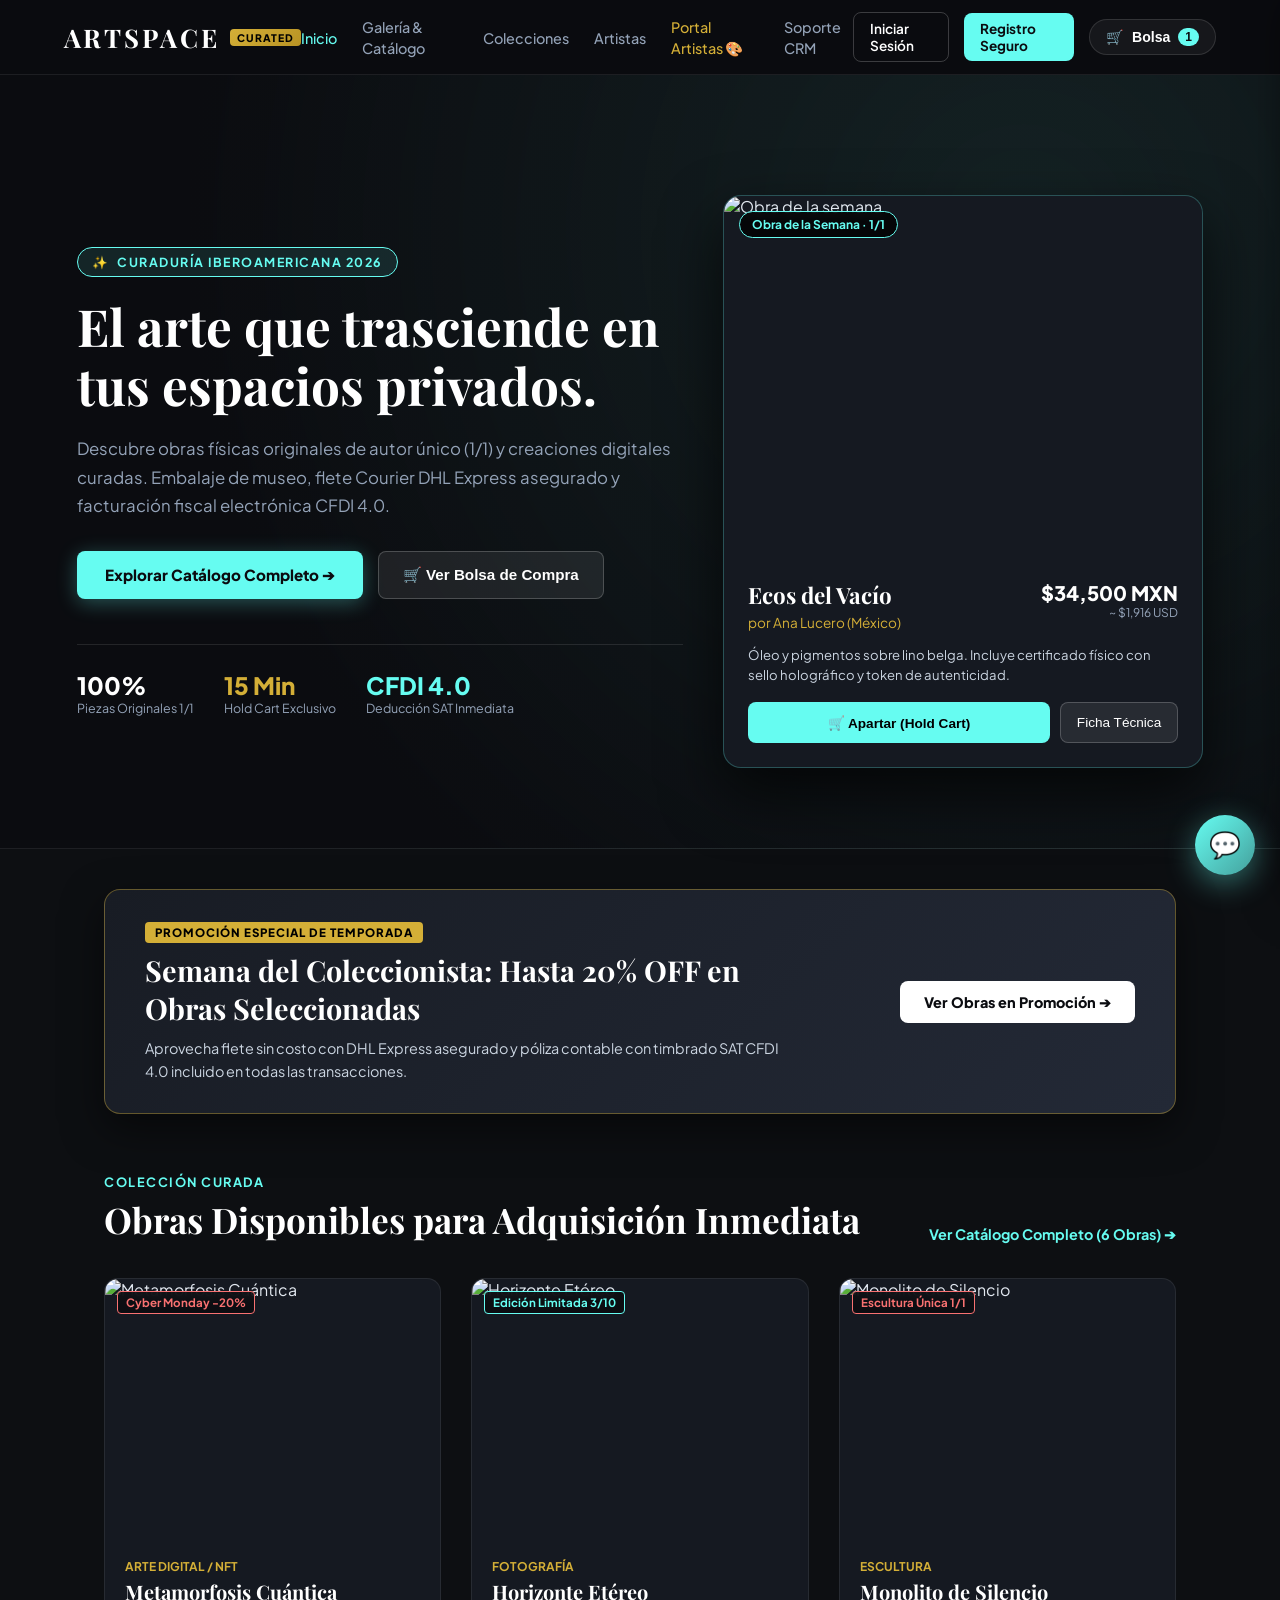
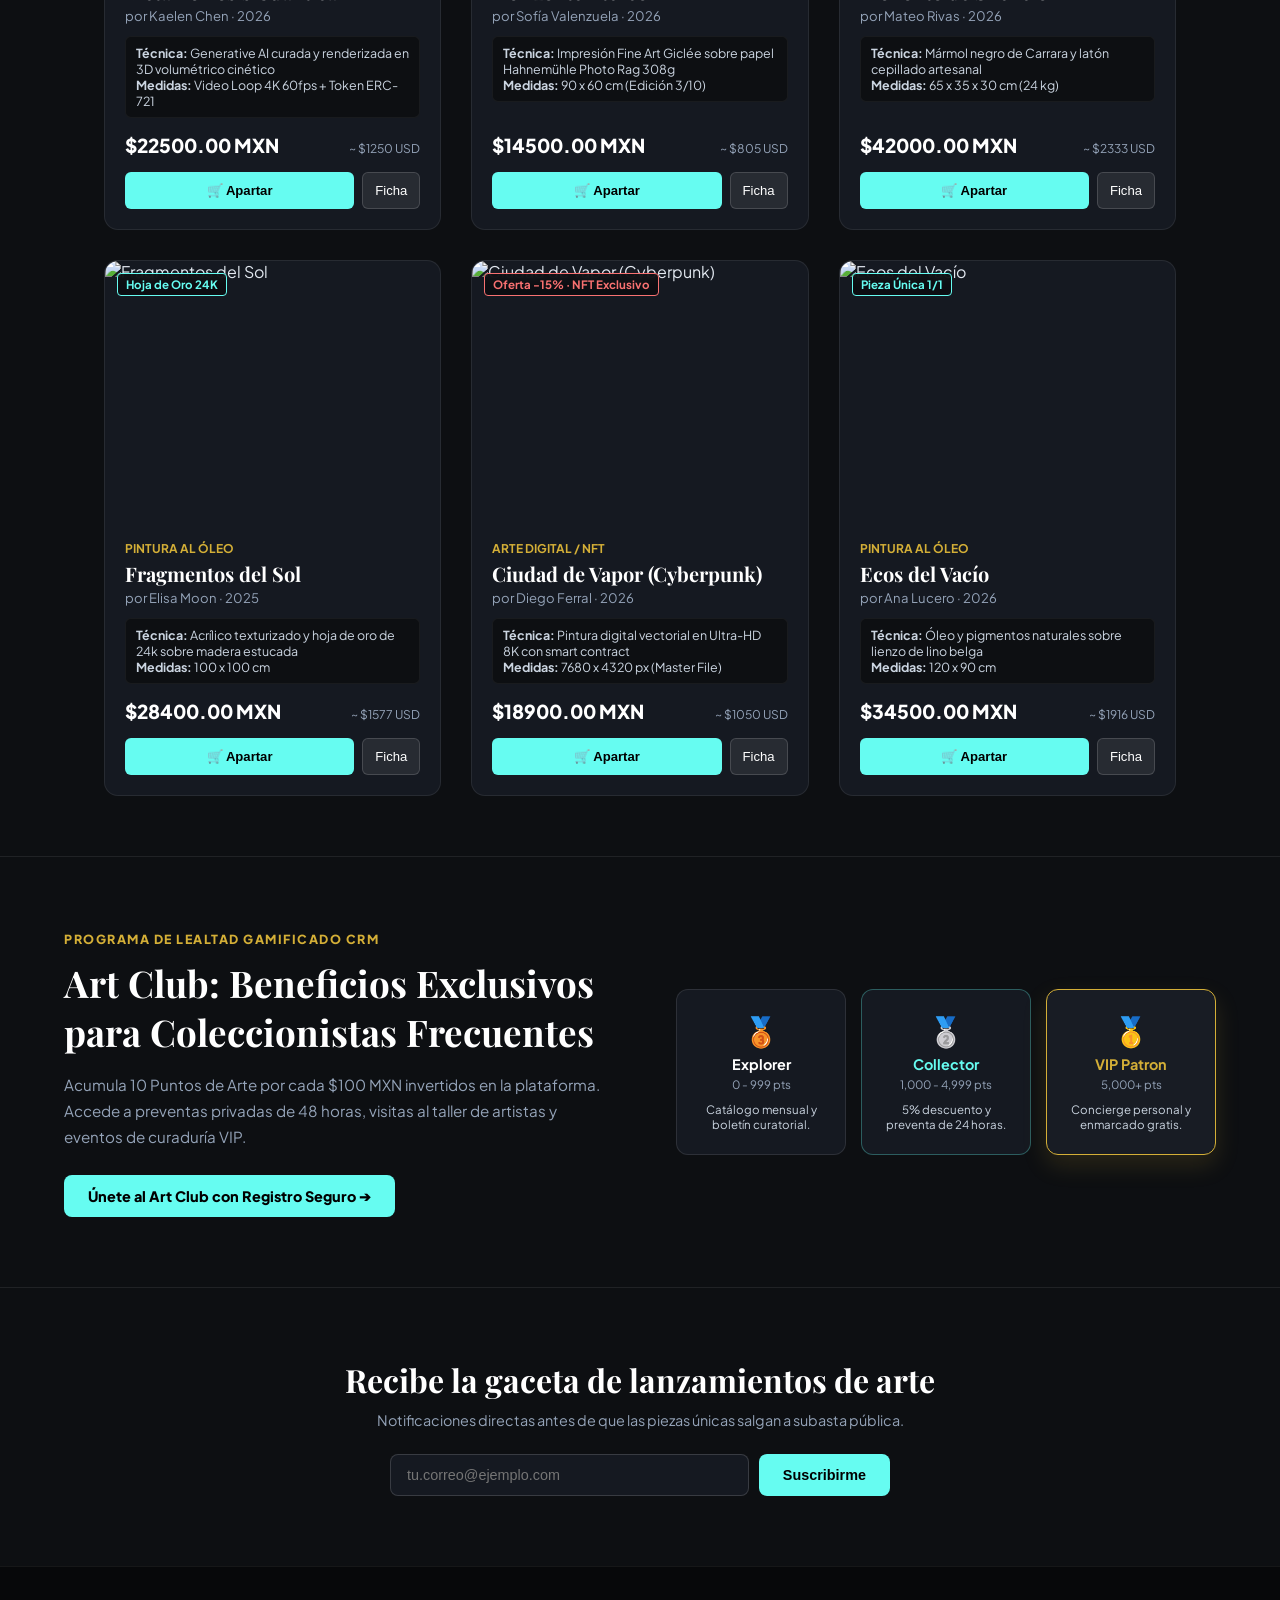
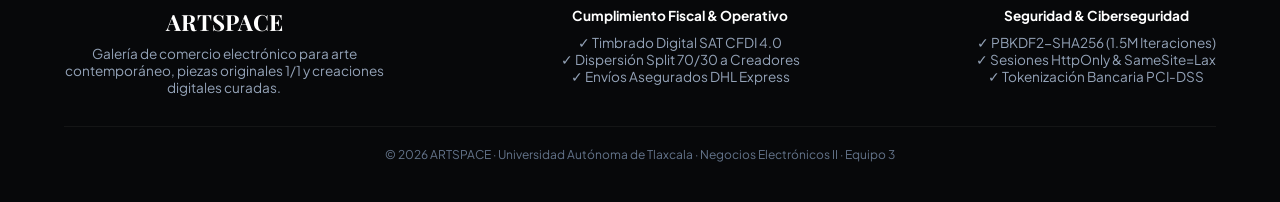
==== commit ef64d6c4: "feat: complete multi-role platform with artist portal, artwork uploads, and full CRM SCM ERP E2E orc" ====
--- a/pagina/index.html
+++ b/pagina/index.html
@@ -582,6 +582,7 @@
         <li class="nav-item"><a href="galeria.html" class="">Galería & Catálogo</a></li>
         <li class="nav-item"><a href="colecciones.html" class="">Colecciones</a></li>
         <li class="nav-item"><a href="artistas.html" class="">Artistas</a></li>
+        <li class="nav-item"><a href="/panel-artista/" class="" style="color: var(--gold-luxury);">Portal Artistas 🎨</a></li>
         <li class="nav-item"><a href="contacto.html" class="">Soporte CRM</a></li>
       </ul>
 
@@ -738,9 +739,171 @@
           
           <!-- IMAGEN & BADGE -->
           <div style="position: relative; height: 260px; overflow: hidden;">
-            <img src="https://images.unsplash.com/photo-1579783902614-a3fb3927b6a5?q=80&amp;w=1200" alt="Ecos del Vacío" style="width: 100%; height: 100%; object-fit: cover;">
+            <img src="https://images.unsplash.com/photo-1518709268805-4e9042af9f23?q=80&amp;w=1200" alt="Metamorfosis Cuántica" style="width: 100%; height: 100%; object-fit: cover;">
+            <span style="position: absolute; top: 12px; left: 12px; background: rgba(11, 12, 16, 0.85); backdrop-filter: blur(4px); color: #f87171; border: 1px solid #f87171; padding: 3px 8px; border-radius: 4px; font-size: 0.72rem; font-weight: 700;">
+              Cyber Monday -20%
+            </span>
+          </div>
+
+          <!-- CONTENIDO CARD -->
+          <div style="padding: 20px; flex: 1; display: flex; flex-direction: column; justify-content: space-between;">
+            <div>
+              <div style="font-size: 0.75rem; color: var(--gold-luxury); font-weight: 700; text-transform: uppercase;">
+                Arte Digital / NFT
+              </div>
+              <h3 style="font-family: var(--font-heading); font-size: 1.25rem; color: #fff; margin: 4px 0 2px;">
+                Metamorfosis Cuántica
+              </h3>
+              <div style="font-size: 0.82rem; color: #94a3b8; margin-bottom: 12px;">
+                por Kaelen Chen · 2026
+              </div>
+              
+              <div style="font-size: 0.78rem; color: #cbd5e1; background: #0d0f12; padding: 8px 10px; border-radius: 6px; margin-bottom: 15px; border: 1px solid rgba(255,255,255,0.05);">
+                <div><strong>Técnica:</strong> Generative AI curada y renderizada en 3D volumétrico cinético</div>
+                <div><strong>Medidas:</strong> Video Loop 4K 60fps + Token ERC-721</div>
+              </div>
+            </div>
+
+            <div>
+              <div style="display: flex; justify-content: space-between; align-items: baseline; margin-bottom: 15px;">
+                <div style="font-size: 1.2rem; font-weight: 800; color: #fff;">
+                  $22500.00 MXN
+                </div>
+                <div style="font-size: 0.75rem; color: #94a3b8;">
+                  ~ $1250 USD
+                </div>
+              </div>
+
+              <div style="display: flex; gap: 8px;">
+                
+                  <button onclick="agregarAlCarrito({id: '6', titulo: 'Metamorfosis Cuántica', artista: 'Kaelen Chen', precio: 22500.00, enmarcado: 0, conEnmarcado: false, imagen: 'https://images.unsplash.com/photo-1518709268805-4e9042af9f23?q=80&amp;w=1200', es_original_unica: true, badge: 'Cyber Monday -20%'})" style="flex: 1; background: var(--accent-cyan); color: #000; border: none; padding: 10px; border-radius: 6px; font-weight: 800; font-size: 0.82rem; cursor: pointer;">
+                    🛒 Apartar
+                  </button>
+                
+                <button onclick="abrirQuickView({id: '6', titulo: 'Metamorfosis Cuántica', artista: 'Kaelen Chen', precio_mxn: 22500.00, descripcion: 'Animación generativa hipercompleja basada en algoritmos cuánticos de fluctuación de fluidos en el espacio profundo.', tecnica: 'Generative AI curada y renderizada en 3D volumétrico cinético', dimensiones: 'Video Loop 4K 60fps + Token ERC-721', anio: '2026', certificado: 'Contrato Inteligente descentralizado con royalties 70/30', imagen: 'https://images.unsplash.com/photo-1518709268805-4e9042af9f23?q=80&amp;w=1200', badge: 'Cyber Monday -20%', precio_enmarcado: 0, enmarcado_disponible: false})" style="background: rgba(255,255,255,0.08); border: 1px solid rgba(255,255,255,0.15); color: #fff; padding: 10px 12px; border-radius: 6px; cursor: pointer; font-size: 0.82rem;">
+                  Ficha
+                </button>
+              </div>
+            </div>
+
+          </div>
+        </div>
+      
+        <div style="background: #151921; border: 1px solid rgba(255,255,255,0.08); border-radius: 14px; overflow: hidden; display: flex; flex-direction: column; transition: transform 0.2s, border-color 0.2s;" onmouseover="this.style.transform='translateY(-5px)'; this.style.borderColor='rgba(102, 252, 241, 0.4)'" onmouseout="this.style.transform='translateY(0)'; this.style.borderColor='rgba(255,255,255,0.08)'">
+          
+          <!-- IMAGEN & BADGE -->
+          <div style="position: relative; height: 260px; overflow: hidden;">
+            <img src="https://images.unsplash.com/photo-1507676184212-d03ab07a01bf?q=80&amp;w=1200" alt="Horizonte Etéreo" style="width: 100%; height: 100%; object-fit: cover;">
             <span style="position: absolute; top: 12px; left: 12px; background: rgba(11, 12, 16, 0.85); backdrop-filter: blur(4px); color: var(--accent-cyan); border: 1px solid var(--accent-cyan); padding: 3px 8px; border-radius: 4px; font-size: 0.72rem; font-weight: 700;">
-              Pieza Única 1/1
+              Edición Limitada 3/10
+            </span>
+          </div>
+
+          <!-- CONTENIDO CARD -->
+          <div style="padding: 20px; flex: 1; display: flex; flex-direction: column; justify-content: space-between;">
+            <div>
+              <div style="font-size: 0.75rem; color: var(--gold-luxury); font-weight: 700; text-transform: uppercase;">
+                Fotografía
+              </div>
+              <h3 style="font-family: var(--font-heading); font-size: 1.25rem; color: #fff; margin: 4px 0 2px;">
+                Horizonte Etéreo
+              </h3>
+              <div style="font-size: 0.82rem; color: #94a3b8; margin-bottom: 12px;">
+                por Sofía Valenzuela · 2026
+              </div>
+              
+              <div style="font-size: 0.78rem; color: #cbd5e1; background: #0d0f12; padding: 8px 10px; border-radius: 6px; margin-bottom: 15px; border: 1px solid rgba(255,255,255,0.05);">
+                <div><strong>Técnica:</strong> Impresión Fine Art Giclée sobre papel Hahnemühle Photo Rag 308g</div>
+                <div><strong>Medidas:</strong> 90 x 60 cm (Edición 3/10)</div>
+              </div>
+            </div>
+
+            <div>
+              <div style="display: flex; justify-content: space-between; align-items: baseline; margin-bottom: 15px;">
+                <div style="font-size: 1.2rem; font-weight: 800; color: #fff;">
+                  $14500.00 MXN
+                </div>
+                <div style="font-size: 0.75rem; color: #94a3b8;">
+                  ~ $805 USD
+                </div>
+              </div>
+
+              <div style="display: flex; gap: 8px;">
+                
+                  <button onclick="agregarAlCarrito({id: '5', titulo: 'Horizonte Etéreo', artista: 'Sofía Valenzuela', precio: 14500.00, enmarcado: 2500.00, conEnmarcado: true, imagen: 'https://images.unsplash.com/photo-1507676184212-d03ab07a01bf?q=80&amp;w=1200', es_original_unica: false, badge: 'Edición Limitada 3/10'})" style="flex: 1; background: var(--accent-cyan); color: #000; border: none; padding: 10px; border-radius: 6px; font-weight: 800; font-size: 0.82rem; cursor: pointer;">
+                    🛒 Apartar
+                  </button>
+                
+                <button onclick="abrirQuickView({id: '5', titulo: 'Horizonte Etéreo', artista: 'Sofía Valenzuela', precio_mxn: 14500.00, descripcion: 'Captura analógica de larga exposición en los salares de Atacama, revelando texturas atmosféricas en degradados pastel.', tecnica: 'Impresión Fine Art Giclée sobre papel Hahnemühle Photo Rag 308g', dimensiones: '90 x 60 cm (Edición 3/10)', anio: '2026', certificado: 'Sello seco de autor con número de tiraje', imagen: 'https://images.unsplash.com/photo-1507676184212-d03ab07a01bf?q=80&amp;w=1200', badge: 'Edición Limitada 3/10', precio_enmarcado: 2500.00, enmarcado_disponible: true})" style="background: rgba(255,255,255,0.08); border: 1px solid rgba(255,255,255,0.15); color: #fff; padding: 10px 12px; border-radius: 6px; cursor: pointer; font-size: 0.82rem;">
+                  Ficha
+                </button>
+              </div>
+            </div>
+
+          </div>
+        </div>
+      
+        <div style="background: #151921; border: 1px solid rgba(255,255,255,0.08); border-radius: 14px; overflow: hidden; display: flex; flex-direction: column; transition: transform 0.2s, border-color 0.2s;" onmouseover="this.style.transform='translateY(-5px)'; this.style.borderColor='rgba(102, 252, 241, 0.4)'" onmouseout="this.style.transform='translateY(0)'; this.style.borderColor='rgba(255,255,255,0.08)'">
+          
+          <!-- IMAGEN & BADGE -->
+          <div style="position: relative; height: 260px; overflow: hidden;">
+            <img src="https://images.unsplash.com/photo-1544717305-2782549b5136?q=80&amp;w=1200" alt="Monolito de Silencio" style="width: 100%; height: 100%; object-fit: cover;">
+            <span style="position: absolute; top: 12px; left: 12px; background: rgba(11, 12, 16, 0.85); backdrop-filter: blur(4px); color: #f87171; border: 1px solid #f87171; padding: 3px 8px; border-radius: 4px; font-size: 0.72rem; font-weight: 700;">
+              Escultura Única 1/1
+            </span>
+          </div>
+
+          <!-- CONTENIDO CARD -->
+          <div style="padding: 20px; flex: 1; display: flex; flex-direction: column; justify-content: space-between;">
+            <div>
+              <div style="font-size: 0.75rem; color: var(--gold-luxury); font-weight: 700; text-transform: uppercase;">
+                Escultura
+              </div>
+              <h3 style="font-family: var(--font-heading); font-size: 1.25rem; color: #fff; margin: 4px 0 2px;">
+                Monolito de Silencio
+              </h3>
+              <div style="font-size: 0.82rem; color: #94a3b8; margin-bottom: 12px;">
+                por Mateo Rivas · 2026
+              </div>
+              
+              <div style="font-size: 0.78rem; color: #cbd5e1; background: #0d0f12; padding: 8px 10px; border-radius: 6px; margin-bottom: 15px; border: 1px solid rgba(255,255,255,0.05);">
+                <div><strong>Técnica:</strong> Mármol negro de Carrara y latón cepillado artesanal</div>
+                <div><strong>Medidas:</strong> 65 x 35 x 30 cm (24 kg)</div>
+              </div>
+            </div>
+
+            <div>
+              <div style="display: flex; justify-content: space-between; align-items: baseline; margin-bottom: 15px;">
+                <div style="font-size: 1.2rem; font-weight: 800; color: #fff;">
+                  $42000.00 MXN
+                </div>
+                <div style="font-size: 0.75rem; color: #94a3b8;">
+                  ~ $2333 USD
+                </div>
+              </div>
+
+              <div style="display: flex; gap: 8px;">
+                
+                  <button onclick="agregarAlCarrito({id: '4', titulo: 'Monolito de Silencio', artista: 'Mateo Rivas', precio: 42000.00, enmarcado: 0, conEnmarcado: false, imagen: 'https://images.unsplash.com/photo-1544717305-2782549b5136?q=80&amp;w=1200', es_original_unica: true, badge: 'Escultura Única 1/1'})" style="flex: 1; background: var(--accent-cyan); color: #000; border: none; padding: 10px; border-radius: 6px; font-weight: 800; font-size: 0.82rem; cursor: pointer;">
+                    🛒 Apartar
+                  </button>
+                
+                <button onclick="abrirQuickView({id: '4', titulo: 'Monolito de Silencio', artista: 'Mateo Rivas', precio_mxn: 42000.00, descripcion: 'Escultura tridimensional que equilibra el peso geológico del mármol con la ligereza reflectiva del latón pulido a mano.', tecnica: 'Mármol negro de Carrara y latón cepillado artesanal', dimensiones: '65 x 35 x 30 cm (24 kg)', anio: '2026', certificado: 'Certificado Notarial de Escultura Original', imagen: 'https://images.unsplash.com/photo-1544717305-2782549b5136?q=80&amp;w=1200', badge: 'Escultura Única 1/1', precio_enmarcado: 0, enmarcado_disponible: false})" style="background: rgba(255,255,255,0.08); border: 1px solid rgba(255,255,255,0.15); color: #fff; padding: 10px 12px; border-radius: 6px; cursor: pointer; font-size: 0.82rem;">
+                  Ficha
+                </button>
+              </div>
+            </div>
+
+          </div>
+        </div>
+      
+        <div style="background: #151921; border: 1px solid rgba(255,255,255,0.08); border-radius: 14px; overflow: hidden; display: flex; flex-direction: column; transition: transform 0.2s, border-color 0.2s;" onmouseover="this.style.transform='translateY(-5px)'; this.style.borderColor='rgba(102, 252, 241, 0.4)'" onmouseout="this.style.transform='translateY(0)'; this.style.borderColor='rgba(255,255,255,0.08)'">
+          
+          <!-- IMAGEN & BADGE -->
+          <div style="position: relative; height: 260px; overflow: hidden;">
+            <img src="https://images.unsplash.com/photo-1541961017774-22349e4a1262?q=80&amp;w=1200" alt="Fragmentos del Sol" style="width: 100%; height: 100%; object-fit: cover;">
+            <span style="position: absolute; top: 12px; left: 12px; background: rgba(11, 12, 16, 0.85); backdrop-filter: blur(4px); color: var(--accent-cyan); border: 1px solid var(--accent-cyan); padding: 3px 8px; border-radius: 4px; font-size: 0.72rem; font-weight: 700;">
+              Hoja de Oro 24K
             </span>
           </div>
 
@@ -751,33 +914,35 @@
                 Pintura al Óleo
               </div>
               <h3 style="font-family: var(--font-heading); font-size: 1.25rem; color: #fff; margin: 4px 0 2px;">
-                Ecos del Vacío
+                Fragmentos del Sol
               </h3>
               <div style="font-size: 0.82rem; color: #94a3b8; margin-bottom: 12px;">
-                por Ana Lucero · 2026
+                por Elisa Moon · 2025
               </div>
               
               <div style="font-size: 0.78rem; color: #cbd5e1; background: #0d0f12; padding: 8px 10px; border-radius: 6px; margin-bottom: 15px; border: 1px solid rgba(255,255,255,0.05);">
-                <div><strong>Técnica:</strong> Óleo y pigmentos naturales sobre lienzo de lino belga</div>
-                <div><strong>Medidas:</strong> 120 x 90 cm</div>
+                <div><strong>Técnica:</strong> Acrílico texturizado y hoja de oro de 24k sobre madera estucada</div>
+                <div><strong>Medidas:</strong> 100 x 100 cm</div>
               </div>
             </div>
 
             <div>
               <div style="display: flex; justify-content: space-between; align-items: baseline; margin-bottom: 15px;">
                 <div style="font-size: 1.2rem; font-weight: 800; color: #fff;">
-                  $34500.00 MXN
+                  $28400.00 MXN
                 </div>
                 <div style="font-size: 0.75rem; color: #94a3b8;">
-                  ~ $1916 USD
+                  ~ $1577 USD
                 </div>
               </div>
 
               <div style="display: flex; gap: 8px;">
-                <button onclick="agregarAlCarrito({id: 'ECOS-VACIO-01', titulo: 'Ecos del Vacío', artista: 'Ana Lucero', precio: 34500.0, enmarcado: 3200.0, conEnmarcado: true, imagen: 'https://images.unsplash.com/photo-1579783902614-a3fb3927b6a5?q=80&amp;w=1200', es_original_unica: true, badge: 'Pieza Única 1/1'})" style="flex: 1; background: var(--accent-cyan); color: #000; border: none; padding: 10px; border-radius: 6px; font-weight: 800; font-size: 0.82rem; cursor: pointer;">
-                  🛒 Apartar
-                </button>
-                <button onclick="abrirQuickView({id: 'ECOS-VACIO-01', titulo: 'Ecos del Vacío', artista: 'Ana Lucero', precio_mxn: 34500.0, descripcion: 'Obra maestra que explora los contrastes cromáticos y la introspección del silencio en el arte abstracto contemporáneo.', tecnica: 'Óleo y pigmentos naturales sobre lienzo de lino belga', dimensiones: '120 x 90 cm', anio: '2026', certificado: 'Certificado Físico Holográfico + Registro Blockchain ERC-721', imagen: 'https://images.unsplash.com/photo-1579783902614-a3fb3927b6a5?q=80&amp;w=1200', badge: 'Pieza Única 1/1', precio_enmarcado: 3200.0, enmarcado_disponible: true})" style="background: rgba(255,255,255,0.08); border: 1px solid rgba(255,255,255,0.15); color: #fff; padding: 10px 12px; border-radius: 6px; cursor: pointer; font-size: 0.82rem;">
+                
+                  <button onclick="agregarAlCarrito({id: '3', titulo: 'Fragmentos del Sol', artista: 'Elisa Moon', precio: 28400.00, enmarcado: 2800.00, conEnmarcado: true, imagen: 'https://images.unsplash.com/photo-1541961017774-22349e4a1262?q=80&amp;w=1200', es_original_unica: true, badge: 'Hoja de Oro 24K'})" style="flex: 1; background: var(--accent-cyan); color: #000; border: none; padding: 10px; border-radius: 6px; font-weight: 800; font-size: 0.82rem; cursor: pointer;">
+                    🛒 Apartar
+                  </button>
+                
+                <button onclick="abrirQuickView({id: '3', titulo: 'Fragmentos del Sol', artista: 'Elisa Moon', precio_mxn: 28400.00, descripcion: 'Estudio de la refracción lumínica matutina aplicando láminas de oro puro que cambian de tonalidad según la luz ambiental.', tecnica: 'Acrílico texturizado y hoja de oro de 24k sobre madera estucada', dimensiones: '100 x 100 cm', anio: '2025', certificado: 'Certificado de Galería ARTSPACE con firma autógrafa', imagen: 'https://images.unsplash.com/photo-1541961017774-22349e4a1262?q=80&amp;w=1200', badge: 'Hoja de Oro 24K', precio_enmarcado: 2800.00, enmarcado_disponible: true})" style="background: rgba(255,255,255,0.08); border: 1px solid rgba(255,255,255,0.15); color: #fff; padding: 10px 12px; border-radius: 6px; cursor: pointer; font-size: 0.82rem;">
                   Ficha
                 </button>
               </div>
@@ -826,10 +991,12 @@
               </div>
 
               <div style="display: flex; gap: 8px;">
-                <button onclick="agregarAlCarrito({id: 'CIUDAD-VAPOR-02', titulo: 'Ciudad de Vapor (Cyberpunk)', artista: 'Diego Ferral', precio: 18900.0, enmarcado: 0, conEnmarcado: false, imagen: 'https://images.unsplash.com/photo-1545239351-1141bd82e8a6?q=80&amp;w=1200', es_original_unica: true, badge: 'Oferta -15% · NFT Exclusivo'})" style="flex: 1; background: var(--accent-cyan); color: #000; border: none; padding: 10px; border-radius: 6px; font-weight: 800; font-size: 0.82rem; cursor: pointer;">
-                  🛒 Apartar
-                </button>
-                <button onclick="abrirQuickView({id: 'CIUDAD-VAPOR-02', titulo: 'Ciudad de Vapor (Cyberpunk)', artista: 'Diego Ferral', precio_mxn: 18900.0, descripcion: 'Visión retrofuturista de megalópolis nocturnas iluminadas por neón, transferible a wallet Ethereum o descarga directa.', tecnica: 'Pintura digital vectorial en Ultra-HD 8K con smart contract', dimensiones: '7680 x 4320 px (Master File)', anio: '2026', certificado: 'Smart Contract Ethereum / IPFS Hash Verificado', imagen: 'https://images.unsplash.com/photo-1545239351-1141bd82e8a6?q=80&amp;w=1200', badge: 'Oferta -15% · NFT Exclusivo', precio_enmarcado: 0, enmarcado_disponible: false})" style="background: rgba(255,255,255,0.08); border: 1px solid rgba(255,255,255,0.15); color: #fff; padding: 10px 12px; border-radius: 6px; cursor: pointer; font-size: 0.82rem;">
+                
+                  <button onclick="agregarAlCarrito({id: '2', titulo: 'Ciudad de Vapor (Cyberpunk)', artista: 'Diego Ferral', precio: 18900.00, enmarcado: 0, conEnmarcado: false, imagen: 'https://images.unsplash.com/photo-1545239351-1141bd82e8a6?q=80&amp;w=1200', es_original_unica: true, badge: 'Oferta -15% · NFT Exclusivo'})" style="flex: 1; background: var(--accent-cyan); color: #000; border: none; padding: 10px; border-radius: 6px; font-weight: 800; font-size: 0.82rem; cursor: pointer;">
+                    🛒 Apartar
+                  </button>
+                
+                <button onclick="abrirQuickView({id: '2', titulo: 'Ciudad de Vapor (Cyberpunk)', artista: 'Diego Ferral', precio_mxn: 18900.00, descripcion: 'Visión retrofuturista de megalópolis nocturnas iluminadas por neón, transferible a wallet Ethereum o descarga directa.', tecnica: 'Pintura digital vectorial en Ultra-HD 8K con smart contract', dimensiones: '7680 x 4320 px (Master File)', anio: '2026', certificado: 'Smart Contract Ethereum / IPFS Hash Verificado', imagen: 'https://images.unsplash.com/photo-1545239351-1141bd82e8a6?q=80&amp;w=1200', badge: 'Oferta -15% · NFT Exclusivo', precio_enmarcado: 0, enmarcado_disponible: false})" style="background: rgba(255,255,255,0.08); border: 1px solid rgba(255,255,255,0.15); color: #fff; padding: 10px 12px; border-radius: 6px; cursor: pointer; font-size: 0.82rem;">
                   Ficha
                 </button>
               </div>
@@ -842,9 +1009,9 @@
           
           <!-- IMAGEN & BADGE -->
           <div style="position: relative; height: 260px; overflow: hidden;">
-            <img src="https://images.unsplash.com/photo-1541961017774-22349e4a1262?q=80&amp;w=1200" alt="Fragmentos del Sol" style="width: 100%; height: 100%; object-fit: cover;">
+            <img src="https://images.unsplash.com/photo-1579783902614-a3fb3927b6a5?q=80&amp;w=1200" alt="Ecos del Vacío" style="width: 100%; height: 100%; object-fit: cover;">
             <span style="position: absolute; top: 12px; left: 12px; background: rgba(11, 12, 16, 0.85); backdrop-filter: blur(4px); color: var(--accent-cyan); border: 1px solid var(--accent-cyan); padding: 3px 8px; border-radius: 4px; font-size: 0.72rem; font-weight: 700;">
-              Hoja de Oro 24K
+              Pieza Única 1/1
             </span>
           </div>
 
@@ -855,189 +1022,35 @@
                 Pintura al Óleo
               </div>
               <h3 style="font-family: var(--font-heading); font-size: 1.25rem; color: #fff; margin: 4px 0 2px;">
-                Fragmentos del Sol
+                Ecos del Vacío
               </h3>
               <div style="font-size: 0.82rem; color: #94a3b8; margin-bottom: 12px;">
-                por Elisa Moon · 2025
+                por Ana Lucero · 2026
               </div>
               
               <div style="font-size: 0.78rem; color: #cbd5e1; background: #0d0f12; padding: 8px 10px; border-radius: 6px; margin-bottom: 15px; border: 1px solid rgba(255,255,255,0.05);">
-                <div><strong>Técnica:</strong> Acrílico texturizado y hoja de oro de 24k sobre madera estucada</div>
-                <div><strong>Medidas:</strong> 100 x 100 cm</div>
+                <div><strong>Técnica:</strong> Óleo y pigmentos naturales sobre lienzo de lino belga</div>
+                <div><strong>Medidas:</strong> 120 x 90 cm</div>
               </div>
             </div>
 
             <div>
               <div style="display: flex; justify-content: space-between; align-items: baseline; margin-bottom: 15px;">
                 <div style="font-size: 1.2rem; font-weight: 800; color: #fff;">
-                  $28400.00 MXN
+                  $34500.00 MXN
                 </div>
                 <div style="font-size: 0.75rem; color: #94a3b8;">
-                  ~ $1577 USD
+                  ~ $1916 USD
                 </div>
               </div>
 
               <div style="display: flex; gap: 8px;">
-                <button onclick="agregarAlCarrito({id: 'FRAG-SOL-03', titulo: 'Fragmentos del Sol', artista: 'Elisa Moon', precio: 28400.0, enmarcado: 2800.0, conEnmarcado: true, imagen: 'https://images.unsplash.com/photo-1541961017774-22349e4a1262?q=80&amp;w=1200', es_original_unica: true, badge: 'Hoja de Oro 24K'})" style="flex: 1; background: var(--accent-cyan); color: #000; border: none; padding: 10px; border-radius: 6px; font-weight: 800; font-size: 0.82rem; cursor: pointer;">
-                  🛒 Apartar
-                </button>
-                <button onclick="abrirQuickView({id: 'FRAG-SOL-03', titulo: 'Fragmentos del Sol', artista: 'Elisa Moon', precio_mxn: 28400.0, descripcion: 'Estudio de la refracción lumínica matutina aplicando láminas de oro puro que cambian de tonalidad según la luz ambiental.', tecnica: 'Acrílico texturizado y hoja de oro de 24k sobre madera estucada', dimensiones: '100 x 100 cm', anio: '2025', certificado: 'Certificado de Galería ARTSPACE con firma autógrafa', imagen: 'https://images.unsplash.com/photo-1541961017774-22349e4a1262?q=80&amp;w=1200', badge: 'Hoja de Oro 24K', precio_enmarcado: 2800.0, enmarcado_disponible: true})" style="background: rgba(255,255,255,0.08); border: 1px solid rgba(255,255,255,0.15); color: #fff; padding: 10px 12px; border-radius: 6px; cursor: pointer; font-size: 0.82rem;">
-                  Ficha
-                </button>
-              </div>
-            </div>
-
-          </div>
-        </div>
-      
-        <div style="background: #151921; border: 1px solid rgba(255,255,255,0.08); border-radius: 14px; overflow: hidden; display: flex; flex-direction: column; transition: transform 0.2s, border-color 0.2s;" onmouseover="this.style.transform='translateY(-5px)'; this.style.borderColor='rgba(102, 252, 241, 0.4)'" onmouseout="this.style.transform='translateY(0)'; this.style.borderColor='rgba(255,255,255,0.08)'">
-          
-          <!-- IMAGEN & BADGE -->
-          <div style="position: relative; height: 260px; overflow: hidden;">
-            <img src="https://images.unsplash.com/photo-1544717305-2782549b5136?q=80&amp;w=1200" alt="Monolito de Silencio" style="width: 100%; height: 100%; object-fit: cover;">
-            <span style="position: absolute; top: 12px; left: 12px; background: rgba(11, 12, 16, 0.85); backdrop-filter: blur(4px); color: #f87171; border: 1px solid #f87171; padding: 3px 8px; border-radius: 4px; font-size: 0.72rem; font-weight: 700;">
-              Escultura Única 1/1
-            </span>
-          </div>
-
-          <!-- CONTENIDO CARD -->
-          <div style="padding: 20px; flex: 1; display: flex; flex-direction: column; justify-content: space-between;">
-            <div>
-              <div style="font-size: 0.75rem; color: var(--gold-luxury); font-weight: 700; text-transform: uppercase;">
-                Escultura
-              </div>
-              <h3 style="font-family: var(--font-heading); font-size: 1.25rem; color: #fff; margin: 4px 0 2px;">
-                Monolito de Silencio
-              </h3>
-              <div style="font-size: 0.82rem; color: #94a3b8; margin-bottom: 12px;">
-                por Mateo Rivas · 2026
-              </div>
-              
-              <div style="font-size: 0.78rem; color: #cbd5e1; background: #0d0f12; padding: 8px 10px; border-radius: 6px; margin-bottom: 15px; border: 1px solid rgba(255,255,255,0.05);">
-                <div><strong>Técnica:</strong> Mármol negro de Carrara y latón cepillado artesanal</div>
-                <div><strong>Medidas:</strong> 65 x 35 x 30 cm (24 kg)</div>
-              </div>
-            </div>
-
-            <div>
-              <div style="display: flex; justify-content: space-between; align-items: baseline; margin-bottom: 15px;">
-                <div style="font-size: 1.2rem; font-weight: 800; color: #fff;">
-                  $42000.00 MXN
-                </div>
-                <div style="font-size: 0.75rem; color: #94a3b8;">
-                  ~ $2333 USD
-                </div>
-              </div>
-
-              <div style="display: flex; gap: 8px;">
-                <button onclick="agregarAlCarrito({id: 'MONOLITO-04', titulo: 'Monolito de Silencio', artista: 'Mateo Rivas', precio: 42000.0, enmarcado: 0, conEnmarcado: false, imagen: 'https://images.unsplash.com/photo-1544717305-2782549b5136?q=80&amp;w=1200', es_original_unica: true, badge: 'Escultura Única 1/1'})" style="flex: 1; background: var(--accent-cyan); color: #000; border: none; padding: 10px; border-radius: 6px; font-weight: 800; font-size: 0.82rem; cursor: pointer;">
-                  🛒 Apartar
-                </button>
-                <button onclick="abrirQuickView({id: 'MONOLITO-04', titulo: 'Monolito de Silencio', artista: 'Mateo Rivas', precio_mxn: 42000.0, descripcion: 'Escultura tridimensional que equilibra el peso geológico del mármol con la ligereza reflectiva del latón pulido a mano.', tecnica: 'Mármol negro de Carrara y latón cepillado artesanal', dimensiones: '65 x 35 x 30 cm (24 kg)', anio: '2026', certificado: 'Certificado Notarial de Escultura Original', imagen: 'https://images.unsplash.com/photo-1544717305-2782549b5136?q=80&amp;w=1200', badge: 'Escultura Única 1/1', precio_enmarcado: 0, enmarcado_disponible: false})" style="background: rgba(255,255,255,0.08); border: 1px solid rgba(255,255,255,0.15); color: #fff; padding: 10px 12px; border-radius: 6px; cursor: pointer; font-size: 0.82rem;">
-                  Ficha
-                </button>
-              </div>
-            </div>
-
-          </div>
-        </div>
-      
-        <div style="background: #151921; border: 1px solid rgba(255,255,255,0.08); border-radius: 14px; overflow: hidden; display: flex; flex-direction: column; transition: transform 0.2s, border-color 0.2s;" onmouseover="this.style.transform='translateY(-5px)'; this.style.borderColor='rgba(102, 252, 241, 0.4)'" onmouseout="this.style.transform='translateY(0)'; this.style.borderColor='rgba(255,255,255,0.08)'">
-          
-          <!-- IMAGEN & BADGE -->
-          <div style="position: relative; height: 260px; overflow: hidden;">
-            <img src="https://images.unsplash.com/photo-1507676184212-d03ab07a01bf?q=80&amp;w=1200" alt="Horizonte Etéreo" style="width: 100%; height: 100%; object-fit: cover;">
-            <span style="position: absolute; top: 12px; left: 12px; background: rgba(11, 12, 16, 0.85); backdrop-filter: blur(4px); color: var(--accent-cyan); border: 1px solid var(--accent-cyan); padding: 3px 8px; border-radius: 4px; font-size: 0.72rem; font-weight: 700;">
-              Edición Limitada 3/10
-            </span>
-          </div>
-
-          <!-- CONTENIDO CARD -->
-          <div style="padding: 20px; flex: 1; display: flex; flex-direction: column; justify-content: space-between;">
-            <div>
-              <div style="font-size: 0.75rem; color: var(--gold-luxury); font-weight: 700; text-transform: uppercase;">
-                Fotografía
-              </div>
-              <h3 style="font-family: var(--font-heading); font-size: 1.25rem; color: #fff; margin: 4px 0 2px;">
-                Horizonte Etéreo
-              </h3>
-              <div style="font-size: 0.82rem; color: #94a3b8; margin-bottom: 12px;">
-                por Sofía Valenzuela · 2026
-              </div>
-              
-              <div style="font-size: 0.78rem; color: #cbd5e1; background: #0d0f12; padding: 8px 10px; border-radius: 6px; margin-bottom: 15px; border: 1px solid rgba(255,255,255,0.05);">
-                <div><strong>Técnica:</strong> Impresión Fine Art Giclée sobre papel Hahnemühle Photo Rag 308g</div>
-                <div><strong>Medidas:</strong> 90 x 60 cm (Edición 3/10)</div>
-              </div>
-            </div>
-
-            <div>
-              <div style="display: flex; justify-content: space-between; align-items: baseline; margin-bottom: 15px;">
-                <div style="font-size: 1.2rem; font-weight: 800; color: #fff;">
-                  $14500.00 MXN
-                </div>
-                <div style="font-size: 0.75rem; color: #94a3b8;">
-                  ~ $805 USD
-                </div>
-              </div>
-
-              <div style="display: flex; gap: 8px;">
-                <button onclick="agregarAlCarrito({id: 'HORIZONTE-05', titulo: 'Horizonte Etéreo', artista: 'Sofía Valenzuela', precio: 14500.0, enmarcado: 2500.0, conEnmarcado: true, imagen: 'https://images.unsplash.com/photo-1507676184212-d03ab07a01bf?q=80&amp;w=1200', es_original_unica: false, badge: 'Edición Limitada 3/10'})" style="flex: 1; background: var(--accent-cyan); color: #000; border: none; padding: 10px; border-radius: 6px; font-weight: 800; font-size: 0.82rem; cursor: pointer;">
-                  🛒 Apartar
-                </button>
-                <button onclick="abrirQuickView({id: 'HORIZONTE-05', titulo: 'Horizonte Etéreo', artista: 'Sofía Valenzuela', precio_mxn: 14500.0, descripcion: 'Captura analógica de larga exposición en los salares de Atacama, revelando texturas atmosféricas en degradados pastel.', tecnica: 'Impresión Fine Art Giclée sobre papel Hahnemühle Photo Rag 308g', dimensiones: '90 x 60 cm (Edición 3/10)', anio: '2026', certificado: 'Sello seco de autor con número de tiraje', imagen: 'https://images.unsplash.com/photo-1507676184212-d03ab07a01bf?q=80&amp;w=1200', badge: 'Edición Limitada 3/10', precio_enmarcado: 2500.0, enmarcado_disponible: true})" style="background: rgba(255,255,255,0.08); border: 1px solid rgba(255,255,255,0.15); color: #fff; padding: 10px 12px; border-radius: 6px; cursor: pointer; font-size: 0.82rem;">
-                  Ficha
-                </button>
-              </div>
-            </div>
-
-          </div>
-        </div>
-      
-        <div style="background: #151921; border: 1px solid rgba(255,255,255,0.08); border-radius: 14px; overflow: hidden; display: flex; flex-direction: column; transition: transform 0.2s, border-color 0.2s;" onmouseover="this.style.transform='translateY(-5px)'; this.style.borderColor='rgba(102, 252, 241, 0.4)'" onmouseout="this.style.transform='translateY(0)'; this.style.borderColor='rgba(255,255,255,0.08)'">
-          
-          <!-- IMAGEN & BADGE -->
-          <div style="position: relative; height: 260px; overflow: hidden;">
-            <img src="https://images.unsplash.com/photo-1518709268805-4e9042af9f23?q=80&amp;w=1200" alt="Metamorfosis Cuántica" style="width: 100%; height: 100%; object-fit: cover;">
-            <span style="position: absolute; top: 12px; left: 12px; background: rgba(11, 12, 16, 0.85); backdrop-filter: blur(4px); color: #f87171; border: 1px solid #f87171; padding: 3px 8px; border-radius: 4px; font-size: 0.72rem; font-weight: 700;">
-              Cyber Monday -20%
-            </span>
-          </div>
-
-          <!-- CONTENIDO CARD -->
-          <div style="padding: 20px; flex: 1; display: flex; flex-direction: column; justify-content: space-between;">
-            <div>
-              <div style="font-size: 0.75rem; color: var(--gold-luxury); font-weight: 700; text-transform: uppercase;">
-                Arte Digital / NFT
-              </div>
-              <h3 style="font-family: var(--font-heading); font-size: 1.25rem; color: #fff; margin: 4px 0 2px;">
-                Metamorfosis Cuántica
-              </h3>
-              <div style="font-size: 0.82rem; color: #94a3b8; margin-bottom: 12px;">
-                por Kaelen Chen · 2026
-              </div>
-              
-              <div style="font-size: 0.78rem; color: #cbd5e1; background: #0d0f12; padding: 8px 10px; border-radius: 6px; margin-bottom: 15px; border: 1px solid rgba(255,255,255,0.05);">
-                <div><strong>Técnica:</strong> Generative AI curada y renderizada en 3D volumétrico cinético</div>
-                <div><strong>Medidas:</strong> Video Loop 4K 60fps + Token ERC-721</div>
-              </div>
-            </div>
-
-            <div>
-              <div style="display: flex; justify-content: space-between; align-items: baseline; margin-bottom: 15px;">
-                <div style="font-size: 1.2rem; font-weight: 800; color: #fff;">
-                  $22500.00 MXN
-                </div>
-                <div style="font-size: 0.75rem; color: #94a3b8;">
-                  ~ $1250 USD
-                </div>
-              </div>
-
-              <div style="display: flex; gap: 8px;">
-                <button onclick="agregarAlCarrito({id: 'METAMORFOSIS-06', titulo: 'Metamorfosis Cuántica', artista: 'Kaelen Chen', precio: 22500.0, enmarcado: 0, conEnmarcado: false, imagen: 'https://images.unsplash.com/photo-1518709268805-4e9042af9f23?q=80&amp;w=1200', es_original_unica: true, badge: 'Cyber Monday -20%'})" style="flex: 1; background: var(--accent-cyan); color: #000; border: none; padding: 10px; border-radius: 6px; font-weight: 800; font-size: 0.82rem; cursor: pointer;">
-                  🛒 Apartar
-                </button>
-                <button onclick="abrirQuickView({id: 'METAMORFOSIS-06', titulo: 'Metamorfosis Cuántica', artista: 'Kaelen Chen', precio_mxn: 22500.0, descripcion: 'Animación generativa hipercompleja basada en algoritmos cuánticos de fluctuación de fluidos en el espacio profundo.', tecnica: 'Generative AI curada y renderizada en 3D volumétrico cinético', dimensiones: 'Video Loop 4K 60fps + Token ERC-721', anio: '2026', certificado: 'Contrato Inteligente descentralizado con royalties 70/30', imagen: 'https://images.unsplash.com/photo-1518709268805-4e9042af9f23?q=80&amp;w=1200', badge: 'Cyber Monday -20%', precio_enmarcado: 0, enmarcado_disponible: false})" style="background: rgba(255,255,255,0.08); border: 1px solid rgba(255,255,255,0.15); color: #fff; padding: 10px 12px; border-radius: 6px; cursor: pointer; font-size: 0.82rem;">
+                
+                  <button onclick="agregarAlCarrito({id: '1', titulo: 'Ecos del Vacío', artista: 'Ana Lucero', precio: 34500.00, enmarcado: 3200.00, conEnmarcado: true, imagen: 'https://images.unsplash.com/photo-1579783902614-a3fb3927b6a5?q=80&amp;w=1200', es_original_unica: true, badge: 'Pieza Única 1/1'})" style="flex: 1; background: var(--accent-cyan); color: #000; border: none; padding: 10px; border-radius: 6px; font-weight: 800; font-size: 0.82rem; cursor: pointer;">
+                    🛒 Apartar
+                  </button>
+                
+                <button onclick="abrirQuickView({id: '1', titulo: 'Ecos del Vacío', artista: 'Ana Lucero', precio_mxn: 34500.00, descripcion: 'Obra maestra que explora los contrastes cromáticos y la introspección del silencio en el arte abstracto contemporáneo.', tecnica: 'Óleo y pigmentos naturales sobre lienzo de lino belga', dimensiones: '120 x 90 cm', anio: '2026', certificado: 'Certificado Físico Holográfico + Registro Blockchain ERC-721', imagen: 'https://images.unsplash.com/photo-1579783902614-a3fb3927b6a5?q=80&amp;w=1200', badge: 'Pieza Única 1/1', precio_enmarcado: 3200.00, enmarcado_disponible: true})" style="background: rgba(255,255,255,0.08); border: 1px solid rgba(255,255,255,0.15); color: #fff; padding: 10px 12px; border-radius: 6px; cursor: pointer; font-size: 0.82rem;">
                   Ficha
                 </button>
               </div>
@@ -1114,7 +1127,7 @@
     </p>
 
     <form action="/newsletter/" method="POST" style="display: flex; gap: 10px; max-width: 500px; margin: 0 auto; flex-wrap: wrap;">
-      <input type="hidden" name="csrfmiddlewaretoken" value="WtEvZoCWXRoXZUBpbQM7vF43rI6hi0NvUqLjZsPaHEU7UfnADZLtvbpDvLkSj97Y">
+      <input type="hidden" name="csrfmiddlewaretoken" value="76tWNsCmBjBU3736EUA4Brf7CoVbrMEZ6dIWcti8mg5b4UYPxnFsxgAeBIQg2Ign">
       <input type="email" name="email" placeholder="tu.correo@ejemplo.com" required style="flex: 1; min-width: 240px; background: #151921; border: 1px solid rgba(255,255,255,0.15); color: #fff; padding: 12px 16px; border-radius: 8px; font-size: 0.9rem; outline: none;">
       <button type="submit" style="background: var(--accent-cyan); color: #000; border: none; padding: 12px 24px; border-radius: 8px; font-weight: 800; cursor: pointer; font-size: 0.9rem;">
         Suscribirme
@@ -1430,7 +1443,7 @@
     <!-- TAB 2: TICKET -->
     <div id="tabTicket" style="display: none; padding: 16px; overflow-y: auto; height: 350px;">
       <form action="/contacto/" method="POST">
-        <input type="hidden" name="csrfmiddlewaretoken" value="WtEvZoCWXRoXZUBpbQM7vF43rI6hi0NvUqLjZsPaHEU7UfnADZLtvbpDvLkSj97Y">
+        <input type="hidden" name="csrfmiddlewaretoken" value="76tWNsCmBjBU3736EUA4Brf7CoVbrMEZ6dIWcti8mg5b4UYPxnFsxgAeBIQg2Ign">
         <div class="form-group-custom">
           <label>Nombre Completo</label>
           <input type="text" name="nombre" value="" required>
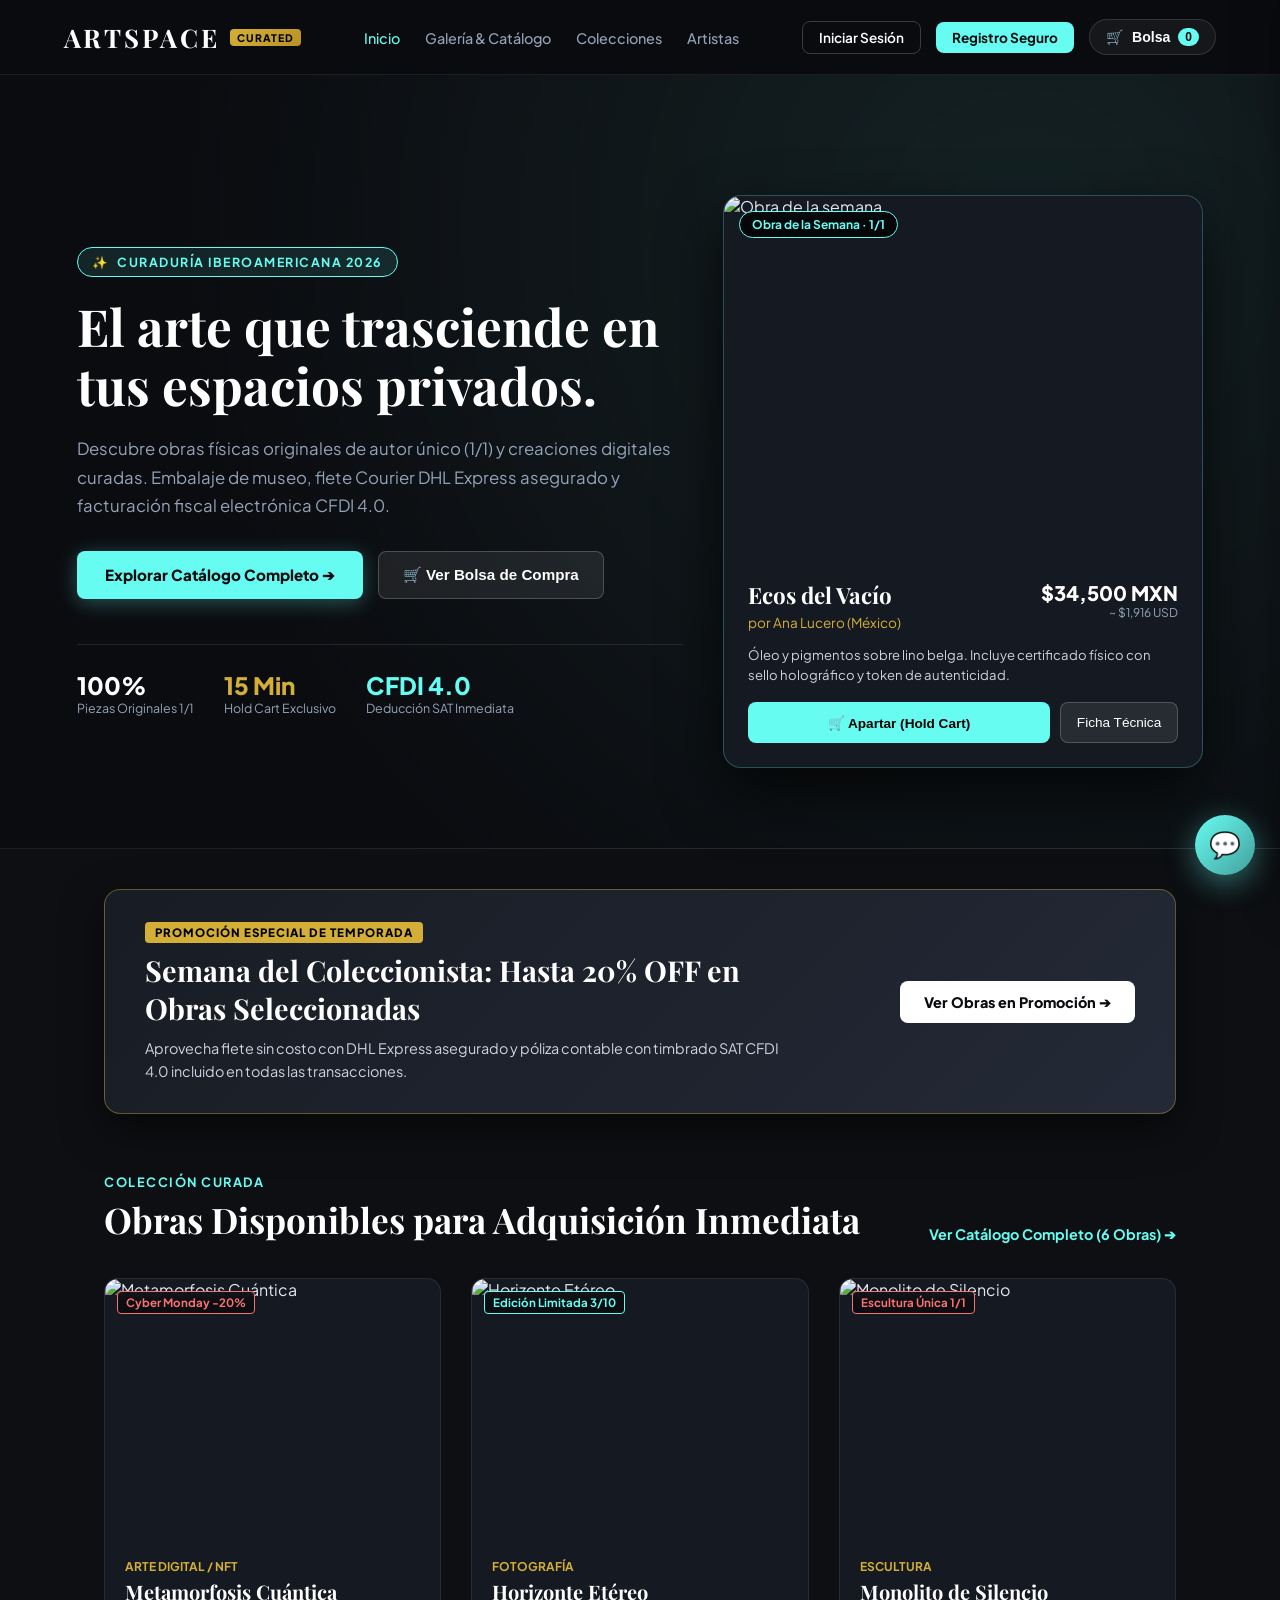
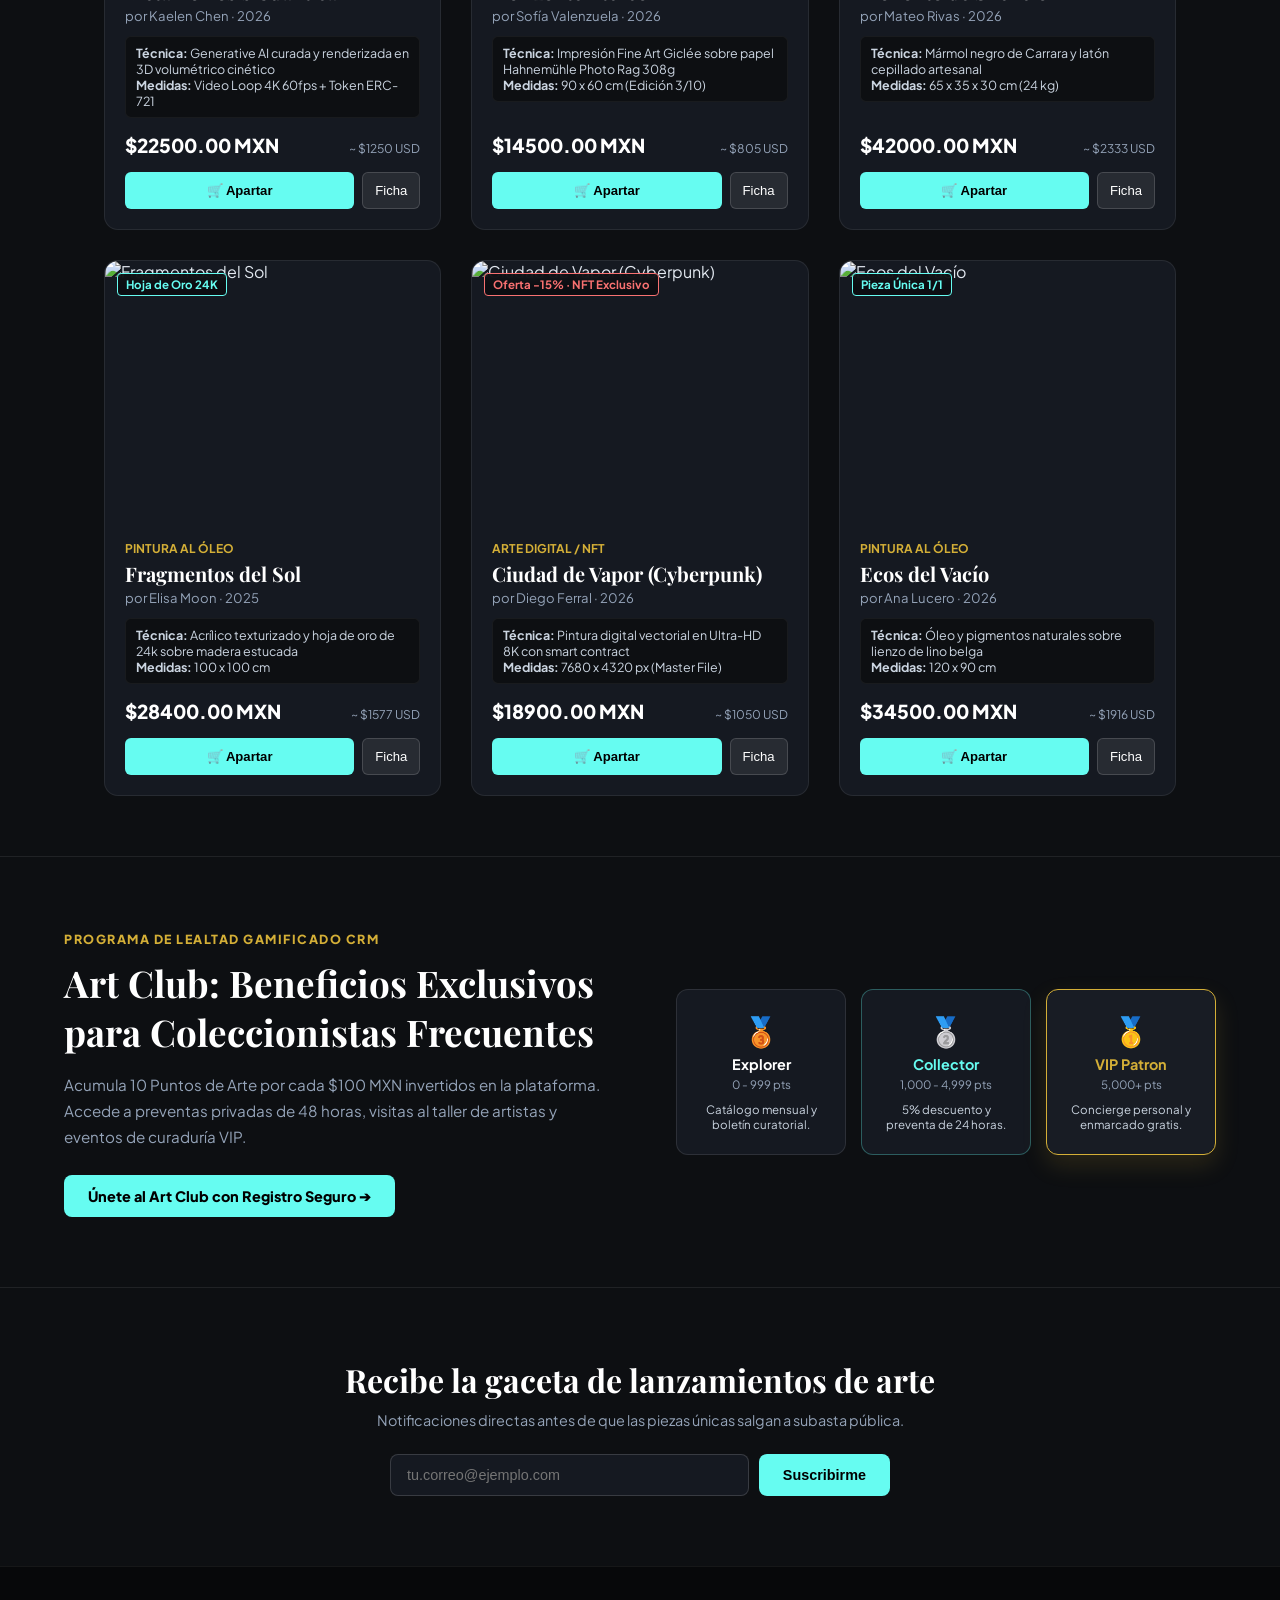
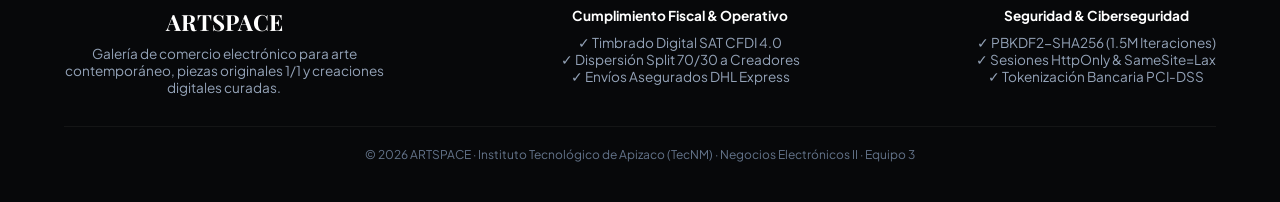
==== commit 5aae3533: "feat: RBAC role separation, empty cart with login gate, profile preferences, remove duplicate/CRM li" ====
--- a/pagina/index.html
+++ b/pagina/index.html
@@ -582,23 +582,19 @@
         <li class="nav-item"><a href="galeria.html" class="">Galería & Catálogo</a></li>
         <li class="nav-item"><a href="colecciones.html" class="">Colecciones</a></li>
         <li class="nav-item"><a href="artistas.html" class="">Artistas</a></li>
-        <li class="nav-item"><a href="/panel-artista/" class="" style="color: var(--gold-luxury);">Portal Artistas 🎨</a></li>
-        <li class="nav-item"><a href="contacto.html" class="">Soporte CRM</a></li>
       </ul>
 
       <div class="nav-actions">
         
-          <!-- INVITADO -->
+          <!-- INVITADO (SIN SESIÓN INICIADA - CARRITO EN CERO) -->
           <a href="/login/" class="btn-auth-outline">Iniciar Sesión</a>
           <a href="/registro/" class="btn-auth-solid">Registro Seguro</a>
+          <button class="cart-btn-trigger" onclick="toggleCartDrawer()">
+            <span>🛒</span>
+            <span>Bolsa</span>
+            <span class="cart-badge-count" id="cartCountBadge">0</span>
+          </button>
         
-
-        <!-- BOTÓN DE CARRITO INTERACTIVO -->
-        <button class="cart-btn-trigger" onclick="toggleCartDrawer()">
-          <span>🛒</span>
-          <span>Bolsa</span>
-          <span class="cart-badge-count" id="cartCountBadge">1</span>
-        </button>
       </div>
     </nav>
   </header>
@@ -1127,7 +1123,7 @@
     </p>
 
     <form action="/newsletter/" method="POST" style="display: flex; gap: 10px; max-width: 500px; margin: 0 auto; flex-wrap: wrap;">
-      <input type="hidden" name="csrfmiddlewaretoken" value="76tWNsCmBjBU3736EUA4Brf7CoVbrMEZ6dIWcti8mg5b4UYPxnFsxgAeBIQg2Ign">
+      <input type="hidden" name="csrfmiddlewaretoken" value="5WJ7lx3raZpp4pZnUu2C1DVCeUIDN79KROrTfxxEYa3Z3LWTe9ETqe98j9WwJtMu">
       <input type="email" name="email" placeholder="tu.correo@ejemplo.com" required style="flex: 1; min-width: 240px; background: #151921; border: 1px solid rgba(255,255,255,0.15); color: #fff; padding: 12px 16px; border-radius: 8px; font-size: 0.9rem; outline: none;">
       <button type="submit" style="background: var(--accent-cyan); color: #000; border: none; padding: 12px 24px; border-radius: 8px; font-weight: 800; cursor: pointer; font-size: 0.9rem;">
         Suscribirme
@@ -1443,7 +1439,7 @@
     <!-- TAB 2: TICKET -->
     <div id="tabTicket" style="display: none; padding: 16px; overflow-y: auto; height: 350px;">
       <form action="/contacto/" method="POST">
-        <input type="hidden" name="csrfmiddlewaretoken" value="76tWNsCmBjBU3736EUA4Brf7CoVbrMEZ6dIWcti8mg5b4UYPxnFsxgAeBIQg2Ign">
+        <input type="hidden" name="csrfmiddlewaretoken" value="5WJ7lx3raZpp4pZnUu2C1DVCeUIDN79KROrTfxxEYa3Z3LWTe9ETqe98j9WwJtMu">
         <div class="form-group-custom">
           <label>Nombre Completo</label>
           <input type="text" name="nombre" value="" required>
@@ -1500,33 +1496,83 @@
       </div>
     </div>
     <div style="text-align: center; margin-top: 30px; font-size: 0.75rem; color: #64748b; border-top: 1px solid rgba(255,255,255,0.05); padding-top: 20px;">
-      © 2026 ARTSPACE · Universidad Autónoma de Tlaxcala · Negocios Electrónicos II · Equipo 3
+      © 2026 ARTSPACE · Instituto Tecnológico de Apizaco (TecNM) · Negocios Electrónicos II · Equipo 3
     </div>
   </footer>
 
   <!-- ========================================================================= -->
+  <!-- 🔒 MODAL DE INICIO DE SESIÓN REQUERIDO PARA APARTAR O COMPRAR -->
+  <!-- ========================================================================= -->
+  <div class="modal-backdrop-custom" id="modalAuthRequired">
+    <div class="modal-receipt-card" style="max-width: 440px; text-align: center;">
+      <div style="font-size: 3rem; margin-bottom: 10px;">🔒</div>
+      <h2 style="font-family: var(--font-heading); font-size: 1.6rem; margin: 0 0 8px; color: #fff;">Inicia Sesión para Adquirir</h2>
+      <p style="color: #cbd5e1; font-size: 0.9rem; line-height: 1.6; margin-bottom: 22px;" id="authModalMessage">
+        Para apartar una obra con reserva exclusiva (Hold Cart 15 min) o realizar una compra certificada, necesitas iniciar sesión con una cuenta de <strong>Coleccionista / Comprador</strong>.
+      </p>
+      <div style="display: flex; flex-direction: column; gap: 10px;">
+        <a href="/login/" style="background: var(--accent-cyan); color: #0b0c10; padding: 13px; border-radius: 8px; font-weight: 800; text-decoration: none; font-size: 0.95rem;">
+          🔑 Iniciar Sesión Ahora
+        </a>
+        <a href="/registro/" style="background: rgba(255,255,255,0.08); color: #fff; border: 1px solid rgba(255,255,255,0.2); padding: 12px; border-radius: 8px; font-weight: 600; text-decoration: none; font-size: 0.9rem;">
+          📝 Crear Cuenta de Coleccionista
+        </a>
+        <button onclick="cerrarModalAuth()" style="background: none; border: none; color: #94a3b8; padding: 8px; cursor: pointer; font-size: 0.85rem; margin-top: 4px;">
+          Cancelar y seguir explorando
+        </button>
+      </div>
+    </div>
+  </div>
+
+  <!-- ========================================================================= -->
   <!-- ⚙️ MOTOR JAVASCRIPT GLOBAL (ECOMMERCE CART, TAX, HOLD & CHATBOT) -->
   <!-- ========================================================================= -->
   <script>
-    // Carrito de compras en memoria
-    let currentCart = [
-      {
-        id: 'ECOS-VACIO-01',
-        titulo: 'Ecos del Vacío',
-        artista: 'Ana Lucero',
-        precio: 34500.00,
-        enmarcado: 3200.00,
-        conEnmarcado: true,
-        imagen: 'https://images.unsplash.com/photo-1579783902614-a3fb3927b6a5?q=80&w=1200',
-        es_original_unica: true,
-        badge: 'Pieza Única 1/1'
+    // Estado de sesión e identidad del usuario
+    const IS_USER_AUTHENTICATED = false;
+    const CURRENT_USERNAME = "";
+    const CURRENT_USER_EMAIL = "";
+    const CURRENT_USER_ROLE = "GUEST";
+    const CART_STORAGE_KEY = IS_USER_AUTHENTICATED ? `artspace_cart_${CURRENT_USERNAME}` : null;
+
+    // Carrito de compras: inicia SIEMPRE vacío para visitantes no autenticados
+    let currentCart = [];
+    if (IS_USER_AUTHENTICATED && CURRENT_USER_ROLE === 'COMPRADOR' && CART_STORAGE_KEY) {
+      try {
+        const saved = sessionStorage.getItem(CART_STORAGE_KEY);
+        if (saved) currentCart = JSON.parse(saved);
+      } catch (e) {
+        currentCart = [];
       }
-    ];
+    } else {
+      sessionStorage.clear();
+    }
+
+    function syncCartStorage() {
+      if (IS_USER_AUTHENTICATED && CURRENT_USER_ROLE === 'COMPRADOR' && CART_STORAGE_KEY) {
+        sessionStorage.setItem(CART_STORAGE_KEY, JSON.stringify(currentCart));
+      }
+    }
+
+    function mostrarModalAuth(mensajeOpcional) {
+      if (mensajeOpcional) {
+        document.getElementById('authModalMessage').innerHTML = mensajeOpcional;
+      }
+      document.getElementById('modalAuthRequired').classList.add('active');
+    }
+
+    function cerrarModalAuth() {
+      document.getElementById('modalAuthRequired').classList.remove('active');
+    }
 
     let currentQuickViewItem = null;
 
     // Toggle Drawer
     function toggleCartDrawer() {
+      if (!IS_USER_AUTHENTICATED) {
+        mostrarModalAuth("Debes <strong>iniciar sesión</strong> para acceder a tu bolsa de coleccionista y apartar obras de arte.");
+        return;
+      }
       const drawer = document.getElementById('cartDrawer');
       const overlay = document.getElementById('drawerOverlay');
       const isActive = drawer.classList.contains('active');
@@ -1545,7 +1591,7 @@
     function renderCartUI() {
       const container = document.getElementById('cartItemsContainer');
       const badge = document.getElementById('cartCountBadge');
-      badge.textContent = currentCart.length;
+      if (badge) badge.textContent = currentCart.length;
 
       if (currentCart.length === 0) {
         container.innerHTML = `
@@ -1579,13 +1625,24 @@
 
     function removerItem(index) {
       currentCart.splice(index, 1);
+      syncCartStorage();
       renderCartUI();
       calcularImpuestosEnVivo();
     }
 
     function agregarAlCarrito(obra) {
+      // Validación estricta: si no ha iniciado sesión, mostrar mensaje de iniciar sesión
+      if (!IS_USER_AUTHENTICATED) {
+        mostrarModalAuth("Para apartar la obra <strong>\"" + obra.titulo + "\"</strong> en el carrito o adquirirla, por favor inicia sesión primero.");
+        return;
+      }
+      if (CURRENT_USER_ROLE === 'ARTISTA') {
+        alert("Estás conectado con una cuenta de Artista. Para comprar obras utiliza una cuenta de Coleccionista / Comprador.");
+        return;
+      }
       // Regla de Negocio RN-01: Hold Cart 15 min
-      currentCart = [obra]; // En piezas únicas se mantiene la seleccionada
+      currentCart = [obra];
+      syncCartStorage();
       renderCartUI();
       toggleCartDrawer();
       iniciarHoldTimer();
@@ -1602,18 +1659,21 @@
         holdSeconds--;
         if (holdSeconds <= 0) {
           clearInterval(holdInterval);
-          alert("El tiempo de reserva de la obra original ha expirado. La pieza vuelve a estar disponible.");
-          currentCart = [];
-          renderCartUI();
-          calcularImpuestosEnVivo();
+          if (currentCart.length > 0) {
+            alert("El tiempo de reserva de la obra original ha expirado. La pieza vuelve a estar disponible.");
+            currentCart = [];
+            syncCartStorage();
+            renderCartUI();
+            calcularImpuestosEnVivo();
+          }
           return;
         }
         const m = Math.floor(holdSeconds / 60).toString().padStart(2, '0');
         const s = (holdSeconds % 60).toString().padStart(2, '0');
-        document.getElementById('holdTimer').textContent = `${m}:${s}`;
+        const timerEl = document.getElementById('holdTimer');
+        if (timerEl) timerEl.textContent = `${m}:${s}`;
       }, 1000);
     }
-    iniciarHoldTimer();
 
     // Cálculo dinámico de Impuestos y Fletes (Componente E)
     function calcularImpuestosEnVivo() {
@@ -1653,6 +1713,7 @@
       document.getElementById('lblIva').textContent = `$${ivaMonto.toLocaleString('es-MX', {minimumFractionDigits: 2})} MXN`;
       document.getElementById('lblTotal').textContent = `$${totalFinal.toLocaleString('es-MX', {minimumFractionDigits: 2})} MXN`;
       document.getElementById('btnCheckoutAmount').textContent = `$${totalFinal.toLocaleString('es-MX', {minimumFractionDigits: 2})} MXN`;
+      window.currentCalculatedTotal = totalFinal;
     }
 
     // Selector de métodos de pago
@@ -1672,41 +1733,71 @@
       }
     }
 
-    // Ejecutar Transacción Final
+    // Ejecutar Transacción Final conectada al Orquestador Backend (CRM, SCM Zoho, ERP Odoo)
     function ejecutarCompraFinal() {
-      if (currentCart.length === 0) {
-        alert("Tu bolsa está vacía.");
+      if (!IS_USER_AUTHENTICATED) {
+        mostrarModalAuth("Debes iniciar sesión con tu cuenta de Coleccionista para procesar una compra.");
         return;
       }
+      if (currentCart.length === 0) {
+        alert("Tu bolsa está vacía. Selecciona una obra del catálogo primero.");
+        return;
+      }
 
       const btn = document.getElementById('btnCheckout');
-      btn.innerHTML = `<span>⏳ Procesando Pago y CFDI...</span>`;
+      btn.innerHTML = `<span>⏳ Sincronizando Pago, Zoho SCM y Odoo ERP...</span>`;
       btn.disabled = true;
 
-      setTimeout(() => {
-        btn.innerHTML = `<span>🔒 Confirmar y Pagar</span> <span id="btnCheckoutAmount">${document.getElementById('lblTotal').textContent}</span>`;
+      const item = currentCart[0];
+      const rfcInput = document.getElementById('fiscalRfc').value || 'XAXX010101000';
+      const razonInput = document.getElementById('fiscalRazonSocial').value || CURRENT_USERNAME || 'COLECCIONISTA ARTSPACE';
+      const cpInput = document.getElementById('inputCodigoPostal').value || '90000';
+      const totalAmount = window.currentCalculatedTotal || item.precio;
+
+      fetch('/api/v1/checkout/process/', {
+        method: 'POST',
+        headers: { 'Content-Type': 'application/json' },
+        body: JSON.stringify({
+          cliente_nombre: razonInput,
+          cliente_email: CURRENT_USER_EMAIL || 'cliente@artspace.mx',
+          direccion: `C.P. ${cpInput} - Envío DHL Express Asegurado`,
+          total_pago: totalAmount.toFixed(2),
+          obra_titulo: item.titulo,
+          obra_tipo: item.es_original_unica ? 'ORIGINAL_UNICA' : 'EDICION_LIMITADA',
+          rfc: rfcInput,
+          razon_social: razonInput,
+          codigo_postal_fiscal: cpInput
+        })
+      })
+      .then(r => r.json())
+      .then(data => {
+        btn.innerHTML = `<span>🔒 Confirmar y Pagar</span> <span id="btnCheckoutAmount">$0.00 MXN</span>`;
         btn.disabled = false;
 
-        // Cierra el drawer
         toggleCartDrawer();
 
-        // Rellena modal de éxito
-        const ordenFolio = 'ART-202611-' + Math.random().toString(36).substring(2, 8).toUpperCase();
-        const awb = 'DHL-AWB-' + Math.random().toString(36).substring(2, 10).toUpperCase();
-        const uuidSat = '224e4ef0-d81b-4ad1-9a6a-' + Math.random().toString(36).substring(2, 14);
-
-        document.getElementById('resPedido').textContent = ordenFolio;
-        document.getElementById('resAwb').textContent = awb;
-        document.getElementById('resUuid').textContent = uuidSat;
-        document.getElementById('resObra').textContent = currentCart[0].titulo;
-        document.getElementById('resTotal').textContent = document.getElementById('lblTotal').textContent;
+        document.getElementById('resPedido').textContent = data.codigo_pedido || 'ART-202611-OK';
+        document.getElementById('resAwb').textContent = data.guia_awb || 'DHL-AWB-OK';
+        document.getElementById('resUuid').textContent = (data.factura_fiscal && data.factura_fiscal.uuid_sat) ? data.factura_fiscal.uuid_sat : 'TIMBRADO-SAT-OK';
+        document.getElementById('resObra').textContent = item.titulo;
+        document.getElementById('resTotal').textContent = `$${totalAmount.toLocaleString('es-MX', {minimumFractionDigits: 2})} MXN`;
+
+        currentCart = [];
+        syncCartStorage();
+        renderCartUI();
 
         document.getElementById('modalOrderSuccess').classList.add('active');
-      }, 1200);
+      })
+      .catch(err => {
+        btn.innerHTML = `<span>🔒 Confirmar y Pagar</span>`;
+        btn.disabled = false;
+        alert("Ocurrió un error al procesar la orden: " + err);
+      });
     }
 
     function cerrarModalExito() {
       document.getElementById('modalOrderSuccess').classList.remove('active');
+      window.location.reload();
     }
 
     // Modal Quick View
